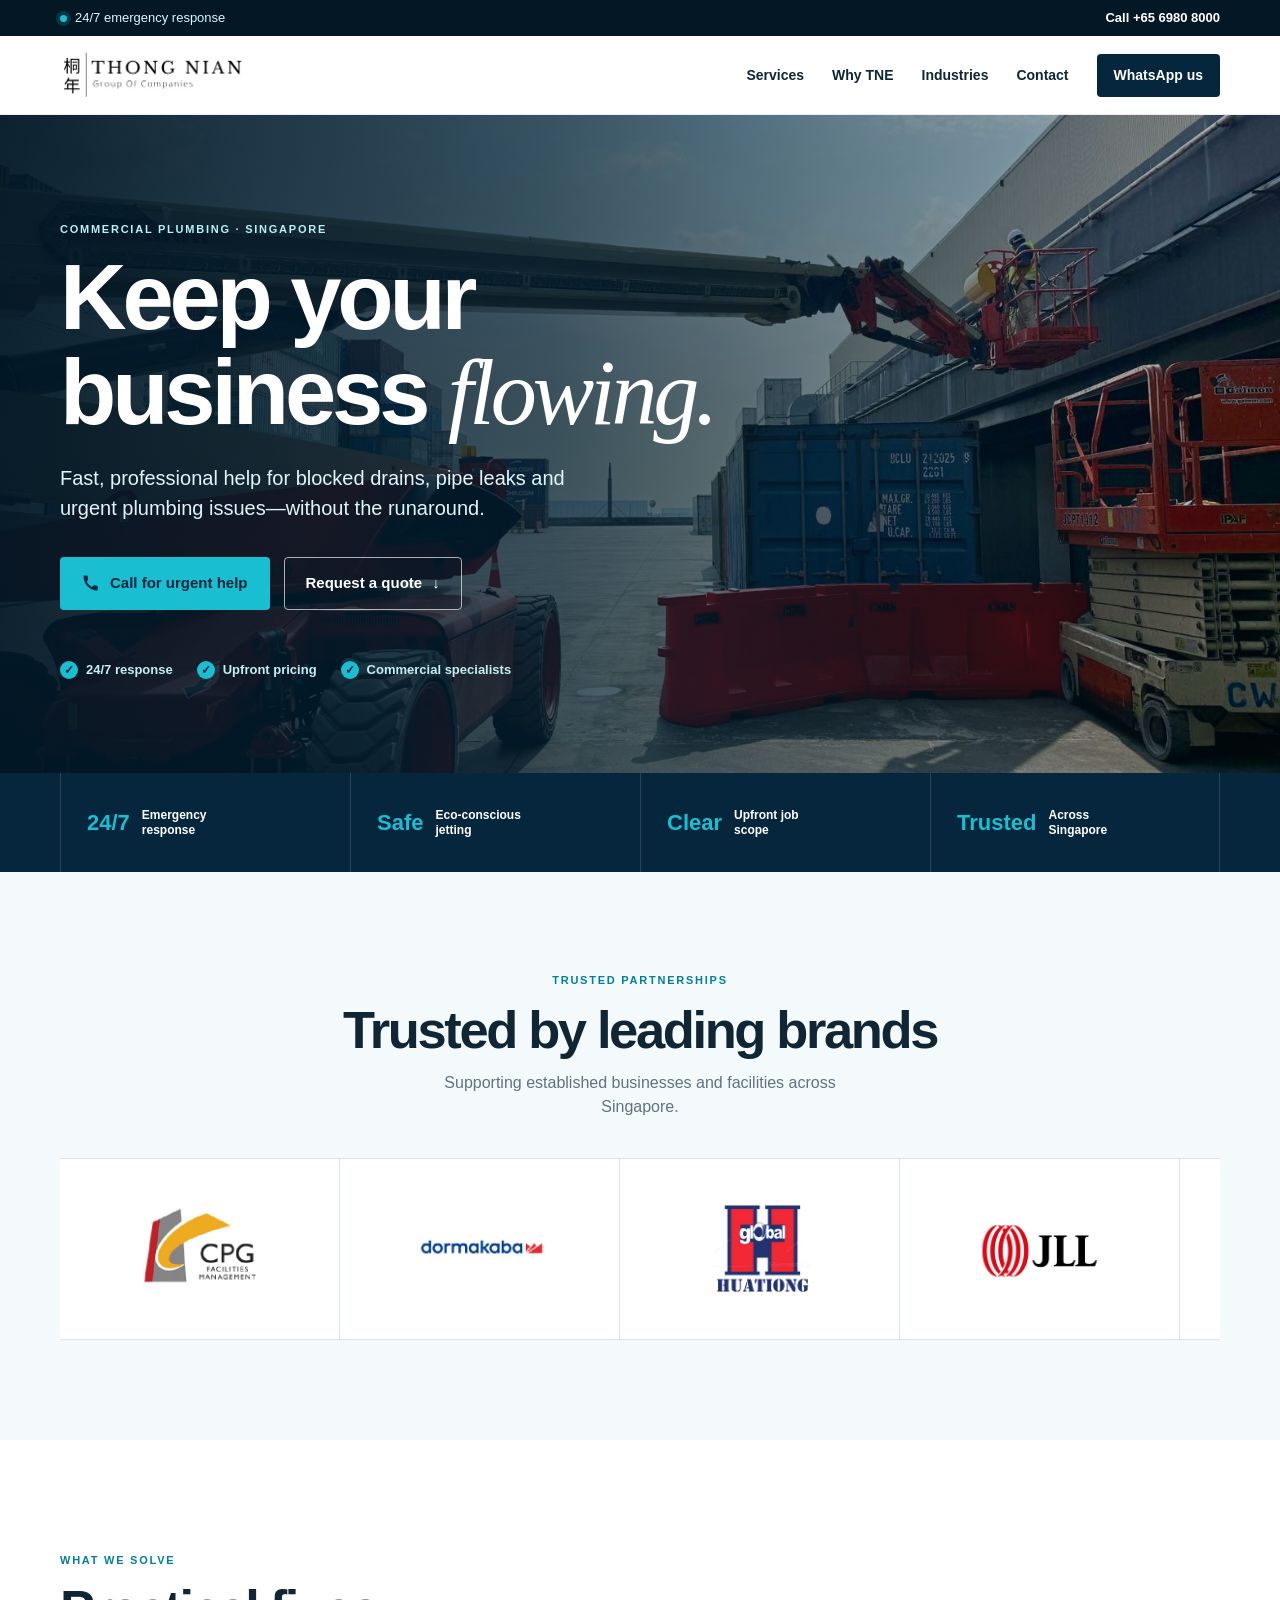
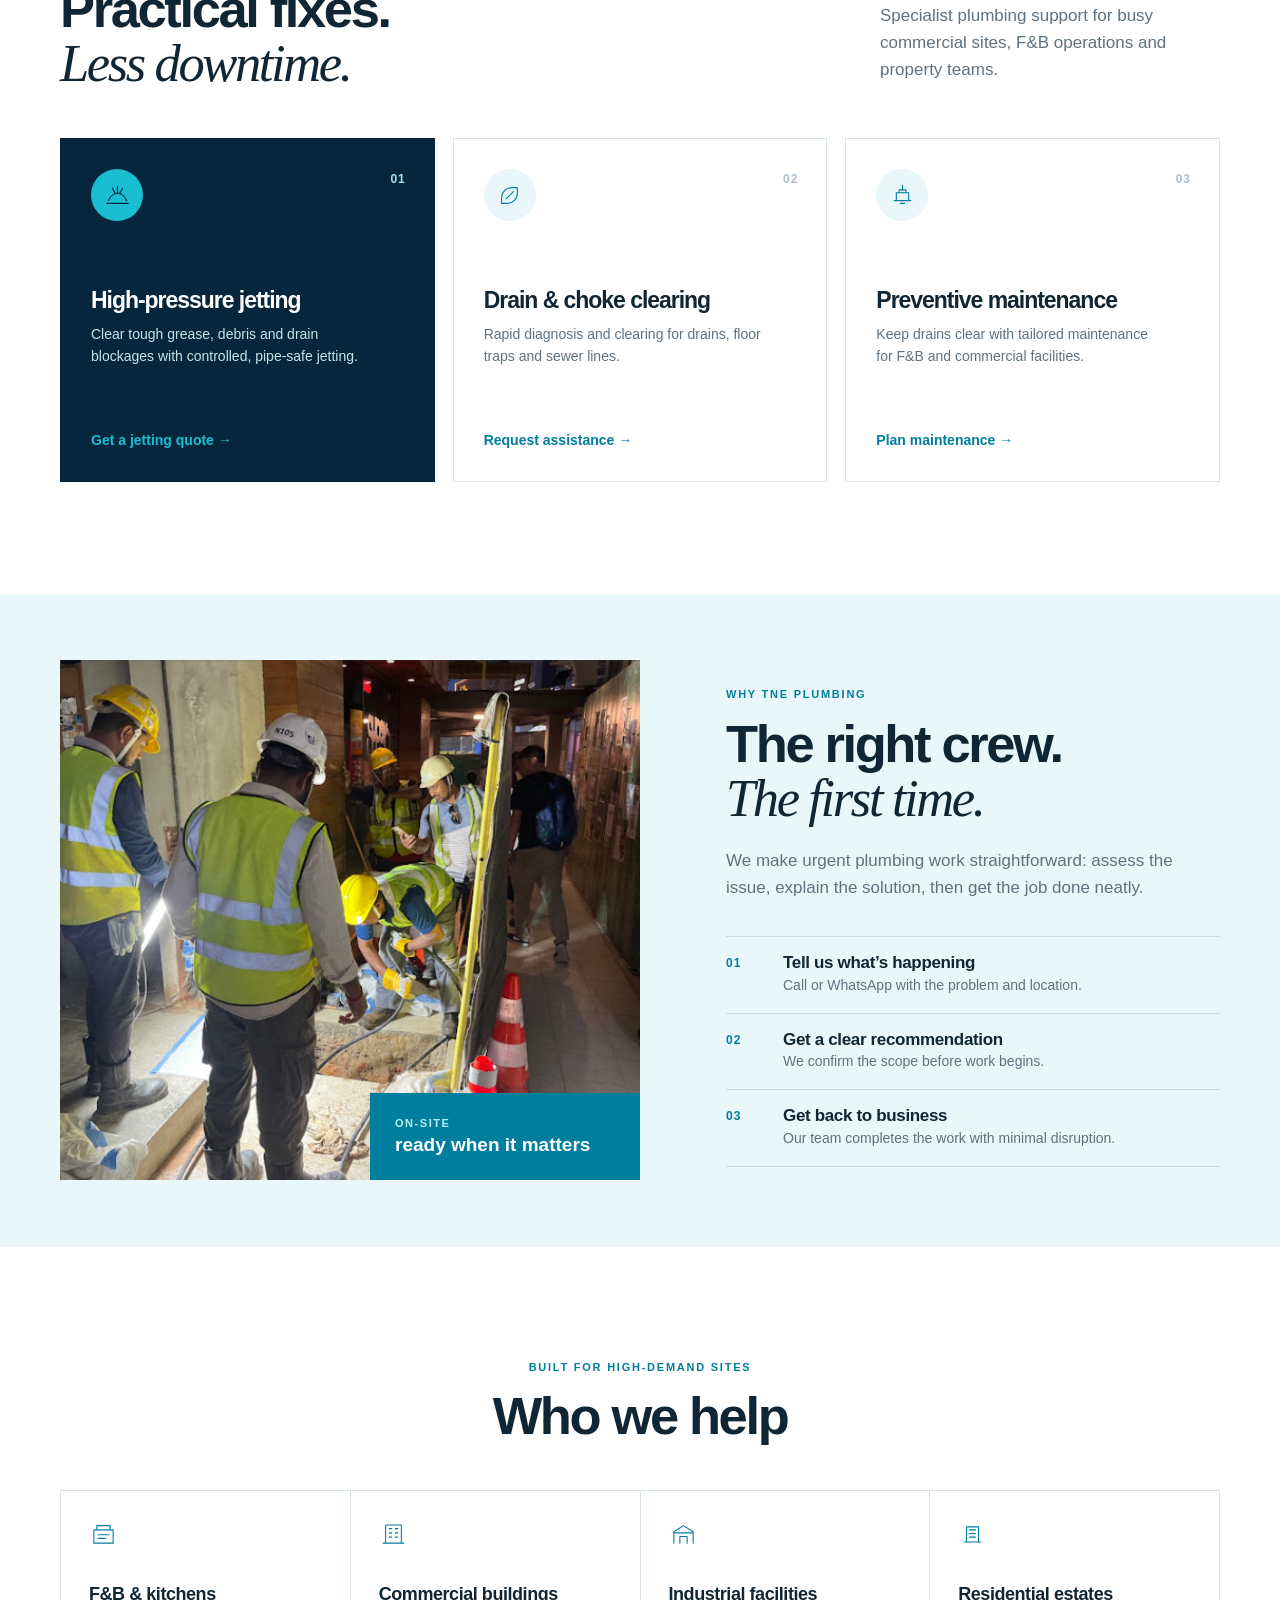
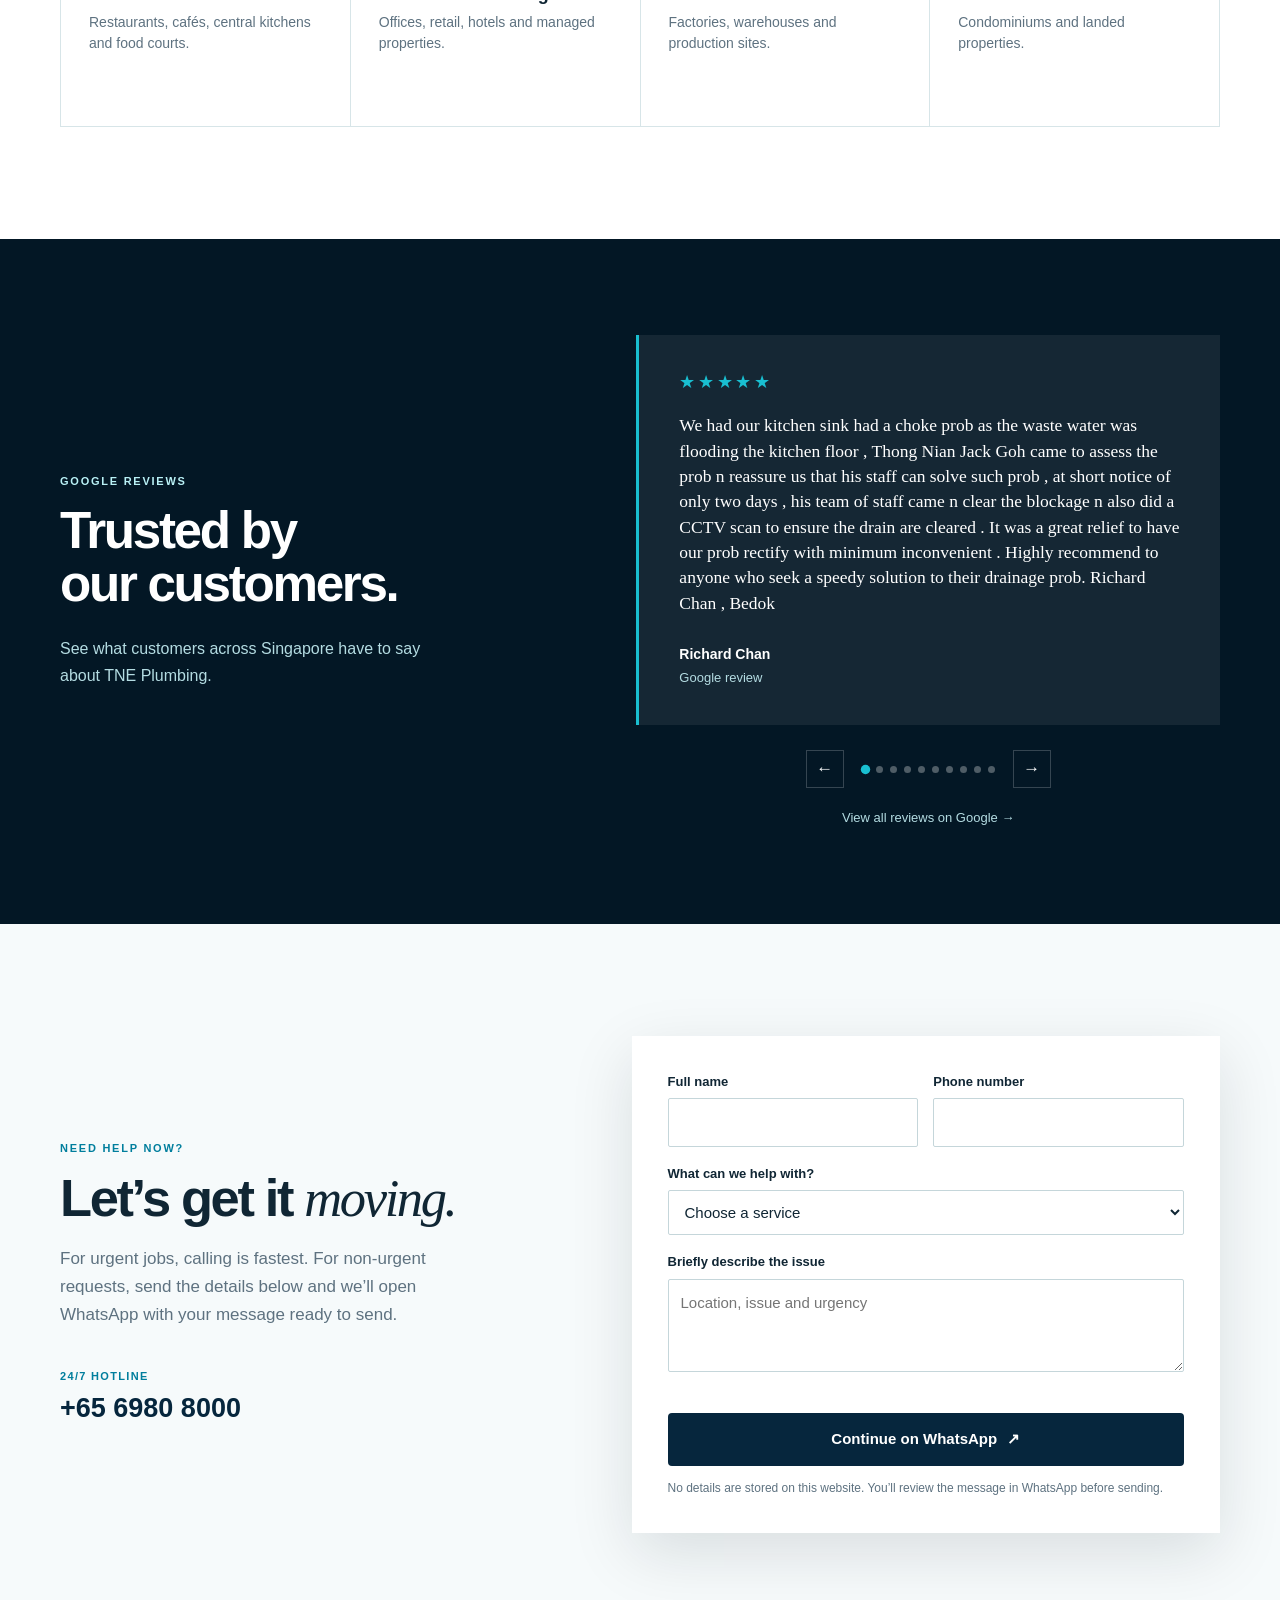
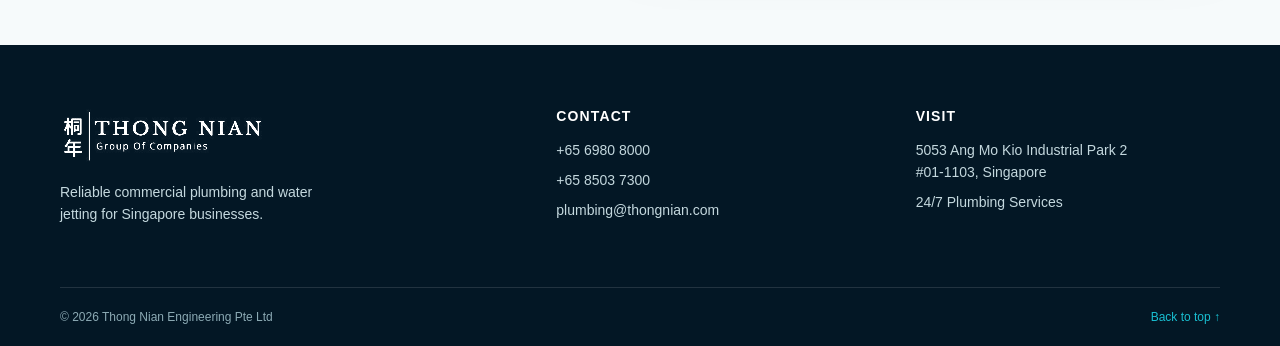
==== index.html @ 6639788d "added jack image" ====
<!doctype html>
<html lang="en-SG">
  <head>
    <meta charset="UTF-8" />
    <meta name="viewport" content="width=device-width, initial-scale=1" />
    <meta name="theme-color" content="#06263d" />
    <meta
      name="description"
      content="24/7 commercial plumbing, high-pressure water jetting and preventive drain maintenance in Singapore."
    />
    <meta name="robots" content="index, follow, max-image-preview:large" />
    <meta name="format-detection" content="telephone=yes" />
    <link rel="canonical" href="https://www.tneplumbing.com/" />
    <link rel="icon" href="assets/favicon.svg" type="image/svg+xml" />
    <title>TNE Plumbing | 24/7 Commercial Plumbing in Singapore</title>
    <meta property="og:type" content="website" />
    <meta property="og:locale" content="en_SG" />
    <meta property="og:site_name" content="TNE Plumbing" />
    <meta property="og:title" content="TNE Plumbing | 24/7 Commercial Plumbing in Singapore" />
    <meta property="og:description" content="Fast, professional commercial plumbing, high-pressure water jetting and drain maintenance across Singapore." />
    <meta property="og:url" content="https://www.tneplumbing.com/" />
    <meta property="og:image" content="https://www.tneplumbing.com/assets/jetting-hero.jpeg" />
    <meta name="twitter:card" content="summary_large_image" />
    <meta name="twitter:title" content="TNE Plumbing | 24/7 Commercial Plumbing in Singapore" />
    <meta name="twitter:description" content="Commercial plumbing, drain clearing and high-pressure water jetting across Singapore." />
    <meta name="twitter:image" content="https://www.tneplumbing.com/assets/jetting-hero.jpeg" />
    <link rel="stylesheet" href="styles.css" />
    <script src="scripts/main.js" defer></script>
    <script type="application/ld+json">
      {
        "@context": "https://schema.org",
        "@graph": [
          {
            "@type": "Plumber",
            "@id": "https://www.tneplumbing.com/#business",
            "name": "Thong Nian Engineering Pte Ltd (TNE Plumbing)",
            "url": "https://www.tneplumbing.com/",
            "logo": "https://www.tneplumbing.com/assets/tne-logo.jpg",
            "image": "https://www.tneplumbing.com/assets/jetting-hero.jpeg",
            "telephone": "+65 6980 8000",
            "email": "plumbing@thongnian.com",
            "description": "24/7 commercial plumbing, drain clearing, high-pressure water jetting and preventive maintenance in Singapore.",
            "address": {
              "@type": "PostalAddress",
              "streetAddress": "5053 Ang Mo Kio Industrial Park 2 #01-1103",
              "addressLocality": "Singapore",
              "addressCountry": "SG"
            },
            "areaServed": { "@type": "Country", "name": "Singapore" },
            "openingHours": "Mo-Su 00:00-23:59",
            "hasOfferCatalog": {
              "@type": "OfferCatalog",
              "name": "Commercial plumbing services",
              "itemListElement": [
                { "@type": "Offer", "itemOffered": { "@type": "Service", "name": "High-pressure water jetting" } },
                { "@type": "Offer", "itemOffered": { "@type": "Service", "name": "Drain and choke clearing" } },
                { "@type": "Offer", "itemOffered": { "@type": "Service", "name": "Preventive plumbing maintenance" } }
              ]
            }
          },
          {
            "@type": "WebSite",
            "@id": "https://www.tneplumbing.com/#website",
            "url": "https://www.tneplumbing.com/",
            "name": "TNE Plumbing",
            "publisher": { "@id": "https://www.tneplumbing.com/#business" }
          }
        ]
      }
    </script>
  </head>
  <body>
    <a class="skip-link" href="#main-content">Skip to content</a>

    <div class="utility-bar">
      <div class="container utility-inner">
        <p><span class="pulse-dot" aria-hidden="true"></span> 24/7 emergency response</p>
        <a href="tel:+6569808000">Call +65 6980 8000</a>
      </div>
    </div>

    <header class="site-header" data-header>
      <div class="container nav-wrap">
        <a class="brand" href="#top" aria-label="TNE Plumbing home">
          <img src="assets/tne-logo.jpg" alt="Thong Nian Group of Companies" width="384" height="132" />
        </a>

        <button class="menu-toggle" type="button" aria-expanded="false" aria-controls="site-nav" data-menu-toggle>
          <span class="sr-only">Toggle menu</span>
          <span></span><span></span><span></span>
        </button>

        <nav id="site-nav" class="site-nav" aria-label="Primary navigation" data-nav>
          <a href="#services">Services</a>
          <a href="#why-tne">Why TNE</a>
          <a href="#industries">Industries</a>
          <a href="#contact">Contact</a>
          <a class="nav-cta" href="https://api.whatsapp.com/send?phone=6585037300&text=Hello%20TNE%20Plumbing%2C%20I%20need%20assistance." target="_blank" rel="noopener noreferrer">WhatsApp us</a>
        </nav>
      </div>
    </header>

    <main id="main-content">
      <section class="hero" id="top" aria-labelledby="hero-title">
        <div class="hero-image" role="img" aria-label="TNE Plumbing commercial water jetting equipment"></div>
        <div class="hero-overlay"></div>
        <div class="container hero-content">
          <p class="eyebrow eyebrow-light">Commercial plumbing · Singapore</p>
          <h1 id="hero-title">Keep your business <em>flowing.</em></h1>
          <p class="hero-copy">Fast, professional help for blocked drains, pipe leaks and urgent plumbing issues—without the runaround.</p>
          <div class="hero-actions">
            <a class="button button-primary" href="tel:+6569808000">
              <svg aria-hidden="true" viewBox="0 0 24 24"><path d="M6.6 10.8a15.5 15.5 0 0 0 6.6 6.6l2.2-2.2a1 1 0 0 1 1-.24 11.2 11.2 0 0 0 3.5.56 1 1 0 0 1 1 1V21a1 1 0 0 1-1 1C10.57 22 2 13.43 2 3a1 1 0 0 1 1-1h3.5a1 1 0 0 1 1 1 11.2 11.2 0 0 0 .56 3.5 1 1 0 0 1-.25 1Z"/></svg>
              Call for urgent help
            </a>
            <a class="button button-ghost" href="#quote">Request a quote <span aria-hidden="true">↓</span></a>
          </div>
          <ul class="hero-points" aria-label="TNE Plumbing benefits">
            <li>24/7 response</li>
            <li>Upfront pricing</li>
            <li>Commercial specialists</li>
          </ul>
        </div>
      </section>

      <section class="trust-strip" aria-label="TNE Plumbing highlights">
        <div class="container trust-grid">
          <div><strong>24/7</strong><span>Emergency response</span></div>
          <div><strong>Safe</strong><span>Eco-conscious jetting</span></div>
          <div><strong>Clear</strong><span>Upfront job scope</span></div>
          <div><strong>Trusted</strong><span>Across Singapore</span></div>
        </div>
      </section>

      <section class="brands-section" aria-labelledby="brands-title">
        <div class="container">
          <div class="section-heading centered-heading">
            <p class="eyebrow">Trusted partnerships</p>
            <h2 id="brands-title">Trusted by leading brands</h2>
            <p>Supporting established businesses and facilities across Singapore.</p>
          </div>
            <div class="brand-carousel" aria-label="TNE Plumbing client logos">
              <div class="brand-track">
                <div class="brand-item">
                  <img src="assets/client-logo-01.jpg" alt="Client brand logo" loading="lazy" />
                </div>
                <div class="brand-item">
                  <img src="assets/client-logo-02.jpg" alt="Client brand logo" loading="lazy" />
                </div>
                <div class="brand-item">
                  <img src="assets/client-logo-03.jpg" alt="Client brand logo" loading="lazy" />
                </div>
                <div class="brand-item">
                  <img src="assets/client-logo-04.jpg" alt="Client brand logo" loading="lazy" />
                </div>
                <div class="brand-item">
                  <img src="assets/client-logo-05.jpg" alt="Client brand logo" loading="lazy" />
                </div>
                <div class="brand-item">
                  <img src="assets/client-logo-06.jpg" alt="Client brand logo" loading="lazy" />
                </div>
                <div class="brand-item">
                  <img src="assets/client-logo-07.jpg" alt="Client brand logo" loading="lazy" />
                </div>
                <div class="brand-item">
                  <img src="assets/client-logo-08.jpg" alt="Client brand logo" loading="lazy" />
                </div>
                <div class="brand-item">
                  <img src="assets/client-logo-09.jpg" alt="Client brand logo" loading="lazy" />
                </div>

                <!-- Duplicate set for seamless looping -->
                <div class="brand-item" aria-hidden="true">
                  <img src="assets/client-logo-01.jpg" alt="" />
                </div>
                <div class="brand-item" aria-hidden="true">
                  <img src="assets/client-logo-02.jpg" alt="" />
                </div>
                <div class="brand-item" aria-hidden="true">
                  <img src="assets/client-logo-03.jpg" alt="" />
                </div>
                <div class="brand-item" aria-hidden="true">
                  <img src="assets/client-logo-04.jpg" alt="" />
                </div>
                <div class="brand-item" aria-hidden="true">
                  <img src="assets/client-logo-05.jpg" alt="" />
                </div>
                <div class="brand-item" aria-hidden="true">
                  <img src="assets/client-logo-06.jpg" alt="" />
                </div>
                <div class="brand-item" aria-hidden="true">
                  <img src="assets/client-logo-07.jpg" alt="" />
                </div>
                <div class="brand-item" aria-hidden="true">
                  <img src="assets/client-logo-08.jpg" alt="" />
                </div>
                <div class="brand-item" aria-hidden="true">
                  <img src="assets/client-logo-09.jpg" alt="" />
                </div>
              </div>
            </div>
        </div>
      </section>

      <section class="section services" id="services" aria-labelledby="services-title">
        <div class="container">
          <div class="section-heading split-heading">
            <div>
              <p class="eyebrow">What we solve</p>
              <h2 id="services-title">Practical fixes.<br /><em>Less downtime.</em></h2>
            </div>
            <p>Specialist plumbing support for busy commercial sites, F&amp;B operations and property teams.</p>
          </div>
          <div class="service-grid">
            <article class="service-card service-card-featured">
              <div class="service-icon" aria-hidden="true"><svg viewBox="0 0 48 48"><path d="M8 33c4-9 8-13 16-13s12 4 16 13"/><path d="M5 38h38M24 7v13M15 11l5 9m13-9-5 9"/></svg></div>
              <p class="service-number">01</p>
              <h3>High-pressure jetting</h3>
              <p>Clear tough grease, debris and drain blockages with controlled, pipe-safe jetting.</p>
              <a href="#quote">Get a jetting quote <span aria-hidden="true">→</span></a>
            </article>
            <article class="service-card">
              <div class="service-icon" aria-hidden="true"><svg viewBox="0 0 48 48"><path d="M10 28c0-10 8-18 18-18h10v10c0 10-8 18-18 18h-10Z"/><path d="M18 30 31 17"/></svg></div>
              <p class="service-number">02</p>
              <h3>Drain &amp; choke clearing</h3>
              <p>Rapid diagnosis and clearing for drains, floor traps and sewer lines.</p>
              <a href="#quote">Request assistance <span aria-hidden="true">→</span></a>
            </article>
            <article class="service-card">
              <div class="service-icon" aria-hidden="true"><svg viewBox="0 0 48 48"><path d="M9 33h30M13 33V19h22v14M18 19v-5h12v5M20 38h8"/><path d="M24 6v8"/></svg></div>
              <p class="service-number">03</p>
              <h3>Preventive maintenance</h3>
              <p>Keep drains clear with tailored maintenance for F&amp;B and commercial facilities.</p>
              <a href="#quote">Plan maintenance <span aria-hidden="true">→</span></a>
            </article>
          </div>
        </div>
      </section>

      <section class="process-section" id="why-tne" aria-labelledby="process-title">
        <div class="container process-layout">
          <div class="process-image-wrap">
            <img src="assets/field-team-1.jpg" alt="TNE Plumbing technician performing site work" loading="lazy" />
            <div class="image-label"><span>On-site</span><strong>ready when it matters</strong></div>
          </div>
          <div class="process-content">
            <p class="eyebrow eyebrow-blue">Why TNE Plumbing</p>
            <h2 id="process-title">The right crew.<br /><em>The first time.</em></h2>
            <p class="lead">We make urgent plumbing work straightforward: assess the issue, explain the solution, then get the job done neatly.</p>
            <ol class="process-list">
              <li><span>01</span><div><h3>Tell us what’s happening</h3><p>Call or WhatsApp with the problem and location.</p></div></li>
              <li><span>02</span><div><h3>Get a clear recommendation</h3><p>We confirm the scope before work begins.</p></div></li>
              <li><span>03</span><div><h3>Get back to business</h3><p>Our team completes the work with minimal disruption.</p></div></li>
            </ol>
          </div>
        </div>
      </section>

      <section class="section industries" id="industries" aria-labelledby="industries-title">
        <div class="container">
          <div class="section-heading centered-heading">
            <p class="eyebrow">Built for high-demand sites</p>
            <h2 id="industries-title">Who we help</h2>
          </div>
          <div class="industry-grid">
            <article><svg aria-hidden="true" viewBox="0 0 48 48"><path d="M8 18h32v22H8zM13 18v-7h22v7M15 26h18M15 32h12"/></svg><h3>F&amp;B &amp; kitchens</h3><p>Restaurants, cafés, central kitchens and food courts.</p></article>
            <article><svg aria-hidden="true" viewBox="0 0 48 48"><path d="M11 40V10h26v30M17 16h4m6 0h4M17 23h4m6 0h4M17 30h4m6 0h4M7 40h34"/></svg><h3>Commercial buildings</h3><p>Offices, retail, hotels and managed properties.</p></article>
            <article><svg aria-hidden="true" viewBox="0 0 48 48"><path d="M8 40V21l16-10 16 10v19M18 40V29h12v11M8 23h32"/></svg><h3>Industrial facilities</h3><p>Factories, warehouses and production sites.</p></article>
            <article><svg aria-hidden="true" viewBox="0 0 48 48"><path d="M10 38h28M14 38V13h20v25M19 18h10m-10 6h10m-10 6h10"/></svg><h3>Residential estates</h3><p>Condominiums and landed properties.</p></article>
          </div>
        </div>
      </section>

      <section class="testimonial-section" aria-labelledby="testimonial-title">
        <div class="container testimonial-layout">

          <div class="testimonial-intro">
            <p class="eyebrow eyebrow-light">Google reviews</p>
            <h2 id="testimonial-title">Trusted by<br />our customers.</h2>
            <p class="testimonial-subtitle">
              See what customers across Singapore have to say about TNE Plumbing.
            </p>
          </div>

          <div class="testimonial-carousel" aria-live="polite">

            <article class="testimonial-card" id="testimonial-card">

              <div class="testimonial-rating" aria-label="5 out of 5 stars">
                ★★★★★
              </div>

              <blockquote id="testimonial-text"></blockquote>

              <div class="testimonial-author">
                <strong id="testimonial-author"></strong>
                <span>Google review</span>
              </div>

            </article>

            <div class="testimonial-controls">

              <button
                class="testimonial-arrow"
                id="testimonial-prev"
                type="button"
                aria-label="Previous review"
              >
                ←
              </button>

              <div
                class="testimonial-dots"
                id="testimonial-dots"
                aria-label="Review selection"
              ></div>

              <button
                class="testimonial-arrow"
                id="testimonial-next"
                type="button"
                aria-label="Next review"
              >
                →
              </button>

            </div>

            <a
              class="google-reviews-link"
              href="https://www.google.com/maps/place/Thong+Nian+Engineering+Pte+Ltd/"
              target="_blank"
              rel="noopener noreferrer"
            >
              View all reviews on Google →
            </a>

          </div>

        </div>
      </section>

      <section class="quote-section" id="quote" aria-labelledby="quote-title">
        <div class="container quote-layout">
          <div class="quote-intro">
            <p class="eyebrow eyebrow-blue">Need help now?</p>
            <h2 id="quote-title">Let’s get it <em>moving.</em></h2>
            <p>For urgent jobs, calling is fastest. For non-urgent requests, send the details below and we’ll open WhatsApp with your message ready to send.</p>
            <a class="phone-link" href="tel:+6569808000"><span>24/7 hotline</span>+65 6980 8000</a>
          </div>
          <form class="quote-form" data-quote-form novalidate>
            <div class="form-row">
              <label>Full name<input name="name" autocomplete="name" required maxlength="80" /></label>
              <label>Phone number<input name="phone" type="tel" autocomplete="tel" required inputmode="tel" maxlength="30" /></label>
            </div>
            <label>What can we help with?<nobr><select name="service" required><option value="">Choose a service</option><option>High-pressure jetting</option><option>Drain / choke clearing</option><option>Pipe leak or repair</option><option>Preventive maintenance</option><option>Other</option></select></nobr></label>
            <label>Briefly describe the issue<textarea name="message" rows="3" required maxlength="500" placeholder="Location, issue and urgency"></textarea></label>
            <p class="form-error" role="alert" aria-live="polite" data-form-error></p>
            <button class="button button-dark" type="submit">Continue on WhatsApp <span aria-hidden="true">↗</span></button>
            <p class="form-note">No details are stored on this website. You’ll review the message in WhatsApp before sending.</p>
          </form>
        </div>
      </section>
    </main>

    <footer class="site-footer" id="contact">
      <div class="container footer-grid">
        <div class="footer-brand">
          <img src="assets/tne-logo.jpg" alt="Thong Nian Group of Companies" width="384" height="132" loading="lazy" />
          <p>Reliable commercial plumbing and water jetting for Singapore businesses.</p>
        </div>
        <div><h2>Contact</h2><a href="tel:+6569808000">+65 6980 8000</a><a href="tel:+6585037300">+65 8503 7300</a><a href="mailto:plumbing@thongnian.com">plumbing@thongnian.com</a></div>
        <div><h2>Visit</h2><address>5053 Ang Mo Kio Industrial Park 2<br />#01-1103, Singapore</address><p>24/7 Plumbing Services</p></div>
      </div>
      <div class="container footer-bottom"><span>© 2026 Thong Nian Engineering Pte Ltd</span><a href="#top">Back to top ↑</a></div>
    </footer>
  </body>
</html>
---- styles.css ----
:root {
  --navy: #06263d;
  --navy-deep: #031725;
  --blue: #007e9d;
  --aqua: #19bfd1;
  --sky: #e9f7fa;
  --orange: #f36b2c;
  --ink: #102634;
  --slate: #5e7280;
  --line: #d7e5e8;
  --white: #fff;
  --shadow: 0 20px 60px rgba(3, 23, 37, .12);
}

* { box-sizing: border-box; }
html { scroll-behavior: smooth; }
body { margin: 0; min-width: 320px; color: var(--ink); background: var(--white); font-family: Inter, ui-sans-serif, -apple-system, BlinkMacSystemFont, "Segoe UI", sans-serif; font-size: 16px; line-height: 1.5; }
a { color: inherit; }
img { display: block; max-width: 100%; }
button, input, select, textarea { font: inherit; }
button, select { cursor: pointer; }
address { font-style: normal; }

.container { width: min(1160px, calc(100% - 48px)); margin-inline: auto; }
.sr-only { position: absolute; width: 1px; height: 1px; overflow: hidden; clip: rect(0 0 0 0); white-space: nowrap; }
.skip-link { position: fixed; z-index: 100; top: -100px; left: 24px; padding: 12px 16px; background: var(--white); color: var(--navy); border-radius: 0 0 8px 8px; font-weight: 700; }
.skip-link:focus { top: 0; }
.eyebrow { margin: 0 0 14px; color: var(--blue); font-size: 11px; font-weight: 800; letter-spacing: .16em; text-transform: uppercase; }
.eyebrow-light { color: #b9f1f6; }
.eyebrow-blue { color: var(--blue); }
h1, h2, h3, p { margin-top: 0; }
h1, h2, h3 { font-weight: 760; letter-spacing: -.045em; line-height: 1.03; }
h1 { max-width: 680px; margin-bottom: 22px; font-size: clamp(52px, 7.2vw, 96px); }
h2 { margin-bottom: 20px; font-size: clamp(38px, 4.1vw, 62px); }
h3 { font-size: 23px; }
h1 em, h2 em { font-family: Georgia, "Times New Roman", serif; font-weight: 400; }

.utility-bar { color: #d9f8fc; background: var(--navy-deep); font-size: 13px; }
.utility-inner { display: flex; align-items: center; justify-content: space-between; min-height: 36px; gap: 18px; }
.utility-inner p { display: flex; align-items: center; margin: 0; }
.utility-inner a { color: var(--white); font-weight: 700; text-decoration: none; }
.pulse-dot { width: 7px; height: 7px; margin-right: 8px; background: var(--aqua); border-radius: 999px; box-shadow: 0 0 0 4px rgba(25,191,209,.18); }

.site-header { position: sticky; z-index: 20; top: 0; border-bottom: 1px solid rgba(6,38,61,.08); background: rgba(255,255,255,.96); backdrop-filter: blur(14px); }
.nav-wrap { display: flex; align-items: center; justify-content: space-between; min-height: 78px; gap: 30px; }
.brand { display: block; width: 185px; }
.brand img { width: 100%; height: auto; }
.site-nav { display: flex; align-items: center; gap: 28px; font-size: 14px; font-weight: 700; }
.site-nav > a:not(.nav-cta) { text-decoration: none; }
.site-nav > a:not(.nav-cta):hover { color: var(--blue); }
.nav-cta { padding: 11px 17px; color: var(--white); background: var(--navy); border-radius: 4px; text-decoration: none; }
.nav-cta:hover { background: var(--orange); }
.menu-toggle { display: none; width: 44px; height: 40px; padding: 7px; border: 1px solid var(--line); background: var(--white); border-radius: 4px; }
.menu-toggle span:not(.sr-only) { display: block; width: 23px; height: 2px; margin: 4px auto; background: var(--navy); }

.hero { position: relative; min-height: 658px; isolation: isolate; color: var(--white); overflow: hidden; }
.hero-image, .hero-overlay { position: absolute; inset: 0; }
.hero-image { z-index: -2; background: url("assets/jetting-hero.jpeg") center / cover no-repeat; transform: scale(1.02); }
.hero-overlay { z-index: -1; background: linear-gradient(90deg, rgba(2,24,39,.94) 0%, rgba(3,33,52,.73) 43%, rgba(3,33,52,.19) 100%); }
.hero-content { display: flex; flex-direction: column; justify-content: center; min-height: 658px; padding: 84px 0 72px; }
.hero-copy { max-width: 540px; margin-bottom: 34px; color: #e0f5f7; font-size: 20px; line-height: 1.5; }
.hero-actions { display: flex; flex-wrap: wrap; gap: 14px; }
.button { display: inline-flex; align-items: center; justify-content: center; gap: 10px; min-height: 53px; padding: 14px 21px; border: 1px solid transparent; border-radius: 4px; font-size: 15px; font-weight: 800; text-decoration: none; transition: transform .2s, background .2s, border-color .2s; }
.button:hover { transform: translateY(-2px); }
.button svg { width: 18px; height: 18px; fill: currentColor; }
.button-primary { color: var(--navy); background: var(--aqua); }
.button-primary:hover { background: #4dd6e3; }
.button-ghost { color: var(--white); border-color: rgba(255,255,255,.65); }
.button-ghost:hover { background: rgba(255,255,255,.13); }
.button-dark { width: 100%; color: var(--white); background: var(--navy); border: 0; }
.button-dark:hover { background: var(--blue); }
.hero-points { display: flex; flex-wrap: wrap; gap: 24px; margin: 50px 0 0; padding: 0; color: #c4eef2; list-style: none; font-size: 13px; font-weight: 700; }
.hero-points li { display: flex; gap: 8px; align-items: center; }
.hero-points li::before { width: 18px; height: 18px; color: var(--navy); background: var(--aqua); border-radius: 50%; content: "✓"; font-size: 12px; line-height: 18px; text-align: center; }

.trust-strip { color: var(--white); background: var(--navy); }
.trust-grid { display: grid; grid-template-columns: repeat(4, 1fr); }
.trust-grid > div { display: flex; align-items: center; gap: 12px; min-height: 99px; padding: 20px 26px; border-left: 1px solid rgba(255,255,255,.15); }
.trust-grid > div:last-child { border-right: 1px solid rgba(255,255,255,.15); }
.trust-grid strong { color: var(--aqua); font-size: 22px; }
.trust-grid span { max-width: 100px; font-size: 12px; font-weight: 600; line-height: 1.25; }

.brands-section { padding: 100px 0; background: #f4fafb; }
.brands-section .centered-heading { margin-bottom: 39px; }
.brands-section .centered-heading > p:last-child { max-width: 430px; margin: 14px auto 0; color: var(--slate); font-size: 16px; }
.brand-carousel {
  position: relative;
  width: 100%;
  overflow: hidden;
  border-top: 1px solid var(--line);
  border-bottom: 1px solid var(--line);
  background: var(--white);
}

.brand-track {
  display: flex;
  width: max-content;
  animation: brand-scroll 45s linear infinite;
}

.brand-item {
  display: grid;
  width: 280px;
  height: 180px;
  flex: 0 0 280px;
  place-items: center;
  padding: 15px 25px;
  border-right: 1px solid var(--line);
  background: var(--white);
}

.brand-item img {
  width: 245px;
  height: 145px;
  object-fit: contain;
}

@keyframes brand-scroll {
  from {
    transform: translateX(0);
  }

  to {
    transform: translateX(-50%);
  }
}
.section { padding: 112px 0; }
.split-heading { display: flex; align-items: flex-end; justify-content: space-between; gap: 40px; margin-bottom: 48px; }
.split-heading h2 { margin-bottom: 0; }
.split-heading > p { max-width: 340px; margin: 0 0 7px; color: var(--slate); font-size: 17px; line-height: 1.6; }
.service-grid { display: grid; grid-template-columns: repeat(3, 1fr); gap: 18px; }
.service-card { position: relative; display: flex; min-height: 344px; flex-direction: column; padding: 30px; border: 1px solid var(--line); background: var(--white); transition: transform .25s, box-shadow .25s; }
.service-card:hover { transform: translateY(-5px); box-shadow: var(--shadow); }
.service-card-featured { color: var(--white); border-color: var(--navy); background: var(--navy); }
.service-icon { width: 52px; height: 52px; display: grid; place-items: center; margin-bottom: auto; color: var(--blue); background: var(--sky); border-radius: 50%; }
.service-card-featured .service-icon { color: var(--navy); background: var(--aqua); }
.service-icon svg { width: 27px; height: 27px; fill: none; stroke: currentColor; stroke-width: 2; stroke-linecap: round; stroke-linejoin: round; }
.service-number { position: absolute; top: 31px; right: 28px; margin: 0; color: #abc0c9; font-size: 12px; font-weight: 800; letter-spacing: .08em; }
.service-card-featured .service-number { color: #a3e4e9; }
.service-card h3 { margin: 27px 0 10px; }
.service-card p:not(.service-number) { max-width: 290px; margin-bottom: 22px; color: var(--slate); font-size: 14px; line-height: 1.6; }
.service-card-featured p:not(.service-number) { color: #c1e6ea; }
.service-card a { margin-top: auto; color: var(--blue); font-size: 14px; font-weight: 800; text-decoration: none; }
.service-card-featured a { color: var(--aqua); }

.process-section { padding: 0; background: var(--sky); }
.process-layout {
  display: grid;
  grid-template-columns: 1fr 1fr;
  min-height: 0;
  align-items: center;
}

.process-image-wrap {
  position: relative;
  height: 520px;
  overflow: hidden;
}

.process-image-wrap img { width: 100%; height: 100%; object-fit: cover; }
.image-label { position: absolute; right: 0; bottom: 0; width: min(270px, 80%); padding: 22px 25px; color: var(--white); background: var(--blue); }
.image-label span { display: block; margin-bottom: 3px; color: #b4f1f4; font-size: 11px; font-weight: 800; letter-spacing: .14em; text-transform: uppercase; }
.image-label strong { font-size: 19px; line-height: 1.2; }
.process-content { padding: 92px 0 80px 86px; }
.process-content h2 { margin-bottom: 22px; }
.lead { max-width: 455px; margin-bottom: 35px; color: var(--slate); font-size: 17px; line-height: 1.6; }
.process-list { margin: 0; padding: 0; list-style: none; }
.process-list li { display: grid; grid-template-columns: 42px 1fr; gap: 15px; padding: 17px 0; border-top: 1px solid #c8dde2; }
.process-list li:last-child { border-bottom: 1px solid #c8dde2; }
.process-list span { color: var(--blue); font-size: 12px; font-weight: 800; letter-spacing: .08em; }
.process-list h3 { margin: 0 0 3px; font-size: 17px; letter-spacing: -.02em; }
.process-list p { margin: 0; color: var(--slate); font-size: 14px; }

.industries { background: var(--white); }
.centered-heading { margin-bottom: 47px; text-align: center; }
.centered-heading h2 { margin-bottom: 0; }
.industry-grid { display: grid; grid-template-columns: repeat(4, 1fr); border-top: 1px solid var(--line); border-left: 1px solid var(--line); }
.industry-grid article { min-height: 236px; padding: 28px; border-right: 1px solid var(--line); border-bottom: 1px solid var(--line); }
.industry-grid svg { width: 29px; height: 29px; margin-bottom: 30px; fill: none; stroke: var(--blue); stroke-width: 1.8; stroke-linecap: round; stroke-linejoin: round; }
.industry-grid h3 { margin: 0 0 8px; font-size: 18px; letter-spacing: -.025em; }
.industry-grid p { margin: 0; color: var(--slate); font-size: 14px; line-height: 1.5; }

/* ========================================
   GOOGLE REVIEWS
======================================== */

.testimonial-section {
  padding: 96px 0;
  color: var(--white);
  background: var(--navy-deep);
}

.testimonial-layout {
  display: grid;
  grid-template-columns: 1fr 1.2fr;
  align-items: center;
  gap: 90px;
}

.testimonial-intro h2 {
  margin: 0;
  font-size: clamp(38px, 4vw, 58px);
  line-height: 1.05;
}

.testimonial-subtitle {
  max-width: 400px;
  margin: 24px 0 0;
  color: #b4dce2;
  font-size: 16px;
  line-height: 1.7;
}


/* ========================================
   REVIEW CAROUSEL
======================================== */

.testimonial-carousel {
  position: relative;
}


/* ========================================
   REVIEW CARD
======================================== */

.testimonial-card {
  height: 390px;
  min-height: 390px;
  max-height: 390px;

  box-sizing: border-box;
  overflow: hidden;

  margin: 0;
  padding: 38px 40px;

  background: rgba(255, 255, 255, 0.07);
  border-left: 3px solid var(--aqua);

  display: flex;
  flex-direction: column;

  opacity: 1;
  transform: translateY(0);

  transition:
    opacity 0.45s ease,
    transform 0.45s ease;
}


/* Fade transition */

.testimonial-card.is-changing {
  opacity: 0;
  transform: translateY(8px);
}


/* ========================================
   STAR RATING
======================================== */

.testimonial-rating {
  flex-shrink: 0;

  margin-bottom: 22px;

  color: var(--aqua);
  font-size: 18px;
  line-height: 1;

  letter-spacing: 0.15em;
}


/* ========================================
   REVIEW TEXT
======================================== */

.testimonial-card blockquote {
  /*
   * flex: 1 gives the review a fixed amount
   * of space inside the fixed-height card.
   *
   * This is important because JavaScript uses
   * this area to calculate whether the text
   * needs to shrink.
   */

  flex: 1;
  min-height: 0;

  margin: 0 0 28px;

  color: var(--white);

  font-family: Georgia, "Times New Roman", serif;

  font-size: 24px;
  line-height: 1.45;

  overflow: hidden;

  /*
   * Smooth font-size changes.
   */

  transition: font-size 0.2s ease;
}


/* ========================================
   REVIEW AUTHOR
======================================== */

.testimonial-author {
  flex-shrink: 0;

  display: flex;
  flex-direction: column;
  gap: 3px;

  color: #b4dce2;
  font-size: 13px;
}

.testimonial-author strong {
  color: var(--white);
  font-size: 14px;
}


/* ========================================
   CONTROLS
======================================== */

.testimonial-controls {
  display: flex;
  align-items: center;
  justify-content: center;
  gap: 18px;

  margin-top: 25px;
}


/* ========================================
   ARROWS
======================================== */

.testimonial-arrow {
  width: 38px;
  height: 38px;

  display: grid;
  place-items: center;

  padding: 0;

  border: 1px solid rgba(255, 255, 255, 0.2);
  background: transparent;
  color: var(--white);

  font-size: 17px;

  cursor: pointer;

  transition:
    background 0.2s ease,
    border-color 0.2s ease;
}

.testimonial-arrow:hover,
.testimonial-arrow:focus-visible {
  background: rgba(255, 255, 255, 0.1);
  border-color: var(--aqua);
  outline: none;
}


/* ========================================
   DOTS
======================================== */

.testimonial-dots {
  display: flex;
  align-items: center;
  gap: 7px;
}

.testimonial-dot {
  width: 7px;
  height: 7px;

  padding: 0;

  border: 0;
  border-radius: 50%;

  background: rgba(255, 255, 255, 0.3);

  cursor: pointer;

  transition:
    transform 0.2s ease,
    background 0.2s ease;
}

.testimonial-dot.is-active {
  background: var(--aqua);
  transform: scale(1.35);
}

.testimonial-dot:focus-visible {
  outline: 2px solid var(--aqua);
  outline-offset: 3px;
}


/* ========================================
   GOOGLE LINK
======================================== */

.google-reviews-link {
  display: block;

  width: fit-content;

  margin: 20px auto 0;

  color: #b4dce2;

  font-size: 13px;

  text-decoration: none;

  transition: color 0.2s ease;
}

.google-reviews-link:hover,
.google-reviews-link:focus-visible {
  color: var(--white);
  text-decoration: underline;
}

.quote-section { padding: 112px 0; background: #f6fafb; }
.quote-layout { display: grid; grid-template-columns: .9fr 1.1fr; gap: 90px; align-items: center; }
.quote-intro p:not(.eyebrow) { max-width: 375px; color: var(--slate); font-size: 17px; line-height: 1.65; }
.phone-link { display: inline-flex; flex-direction: column; margin-top: 22px; color: var(--navy); font-size: 27px; font-weight: 800; text-decoration: none; }
.phone-link span { margin-bottom: 3px; color: var(--blue); font-size: 11px; letter-spacing: .12em; text-transform: uppercase; }
.quote-form { padding: 36px; background: var(--white); box-shadow: var(--shadow); }
.quote-form label { display: grid; gap: 7px; margin-bottom: 17px; color: var(--ink); font-size: 13px; font-weight: 750; }
.form-row { display: grid; grid-template-columns: 1fr 1fr; gap: 15px; }
.quote-form input, .quote-form select, .quote-form textarea { width: 100%; padding: 12px 12px; color: var(--ink); border: 1px solid #c5d6da; border-radius: 2px; background: var(--white); font-size: 15px; font-weight: 500; outline: 0; }
.quote-form textarea { resize: vertical; }
.quote-form input:focus, .quote-form select:focus, .quote-form textarea:focus { border-color: var(--blue); box-shadow: 0 0 0 3px rgba(0,126,157,.14); }
.form-error { min-height: 1.2em; margin: -4px 0 12px; color: #b20b27; font-size: 13px; font-weight: 700; }
.form-note { margin: 13px 0 0; color: var(--slate); font-size: 12px; line-height: 1.5; }

.site-footer { isolation: isolate; padding-top: 64px; color: #c4d8de; background: var(--navy-deep); }
.footer-grid { display: grid; grid-template-columns: 1.45fr 1fr 1fr; gap: 55px; padding-bottom: 54px; }
.footer-brand img { width: 205px; height: auto; margin-bottom: 18px; filter: invert(1) grayscale(1) brightness(3); mix-blend-mode: screen; }
.footer-brand p { max-width: 280px; margin: 0; font-size: 14px; line-height: 1.6; }
.footer-grid h2 { margin: 0 0 17px; color: var(--white); font-size: 14px; font-weight: 800; letter-spacing: .08em; text-transform: uppercase; }
.footer-grid a, .footer-grid address, .footer-grid p { display: block; margin: 0 0 8px; color: #c4d8de; font-size: 14px; text-decoration: none; line-height: 1.55; }
.footer-grid a:hover { color: var(--aqua); }
.footer-bottom { display: flex; justify-content: space-between; gap: 20px; padding: 20px 0; border-top: 1px solid rgba(255,255,255,.12); color: #8caab4; font-size: 12px; }
.footer-bottom a { color: var(--aqua); text-decoration: none; }

@media (max-width: 900px) {
  .site-nav { gap: 18px; }
  .process-content { padding-left: 52px; }
  .quote-layout, .testimonial-layout { gap: 50px; }
}

@media (max-width: 720px) {
  .container { width: min(100% - 32px, 560px); }
  .utility-inner { min-height: 34px; font-size: 11px; }
  .utility-inner p { white-space: nowrap; overflow: hidden; text-overflow: ellipsis; }
  .utility-inner a { white-space: nowrap; }
  .nav-wrap { min-height: 68px; }
  .brand { width: 155px; }
  .menu-toggle { display: block; }
  .site-nav { position: absolute; top: 100%; right: 0; left: 0; display: none; flex-direction: column; align-items: stretch; gap: 0; padding: 12px 16px 20px; border-top: 1px solid var(--line); background: var(--white); box-shadow: 0 12px 20px rgba(3,23,37,.08); }
  .site-nav.is-open { display: flex; }
  .site-nav > a:not(.nav-cta) { padding: 13px 0; }
  .nav-cta { margin-top: 7px; text-align: center; }
  .hero, .hero-content { min-height: 590px; }
  .hero-content { padding: 70px 0 55px; }
  .hero-copy { font-size: 17px; }
  .hero-overlay { background: linear-gradient(90deg, rgba(2,24,39,.92), rgba(3,33,52,.58)); }
  .hero-points { gap: 11px 18px; margin-top: 36px; font-size: 12px; }
  .trust-grid { grid-template-columns: 1fr 1fr; }
  .trust-grid > div { min-height: 76px; padding: 14px 12px; border-bottom: 1px solid rgba(255,255,255,.15); }
  .trust-grid > div:nth-child(even) { border-right: 1px solid rgba(255,255,255,.15); }
  .section, .quote-section { padding: 72px 0; }
  .brands-section { padding: 72px 0; }
  .split-heading { display: block; margin-bottom: 32px; }
  .split-heading > p { margin-top: 15px; }
  .service-grid, .industry-grid { grid-template-columns: 1fr; }
  .brand-item {
    width: 220px;
    height: 145px;
    flex-basis: 220px;
    padding: 12px 18px;
  }

  .brand-item img {
    width: 195px;
    height: 115px;
  }
  .service-card { min-height: 285px; }
  .process-layout, .quote-layout, .testimonial-layout { grid-template-columns: 1fr; }
  .process-image-wrap { min-height: 380px; }
  .process-content { padding: 65px 0; }
  .industry-grid article { min-height: 0; padding: 24px; }
  .industry-grid svg { margin-bottom: 18px; }
  .testimonial-section { padding: 70px 0; }
  .testimonial-layout { gap: 30px; }
  .testimonial-card {
    height: 400px;
    min-height: 400px;
    max-height: 400px;
    padding: 28px 24px;
  }
  .quote-layout { gap: 36px; }
  .quote-form { padding: 25px 20px; }
  .form-row { grid-template-columns: 1fr; gap: 0; }
  .footer-grid { grid-template-columns: 1fr; gap: 28px; padding-bottom: 35px; }
  .footer-bottom { flex-direction: column; }
}

@media (prefers-reduced-motion: reduce) {
  html {
    scroll-behavior: auto;
  }

  *,
  *::before,
  *::after {
    transition-duration: .01ms !important;
    animation-duration: .01ms !important;
    animation-iteration-count: 1 !important;
  }

  .brand-track {
    animation: none;
    transform: none;
  }
}
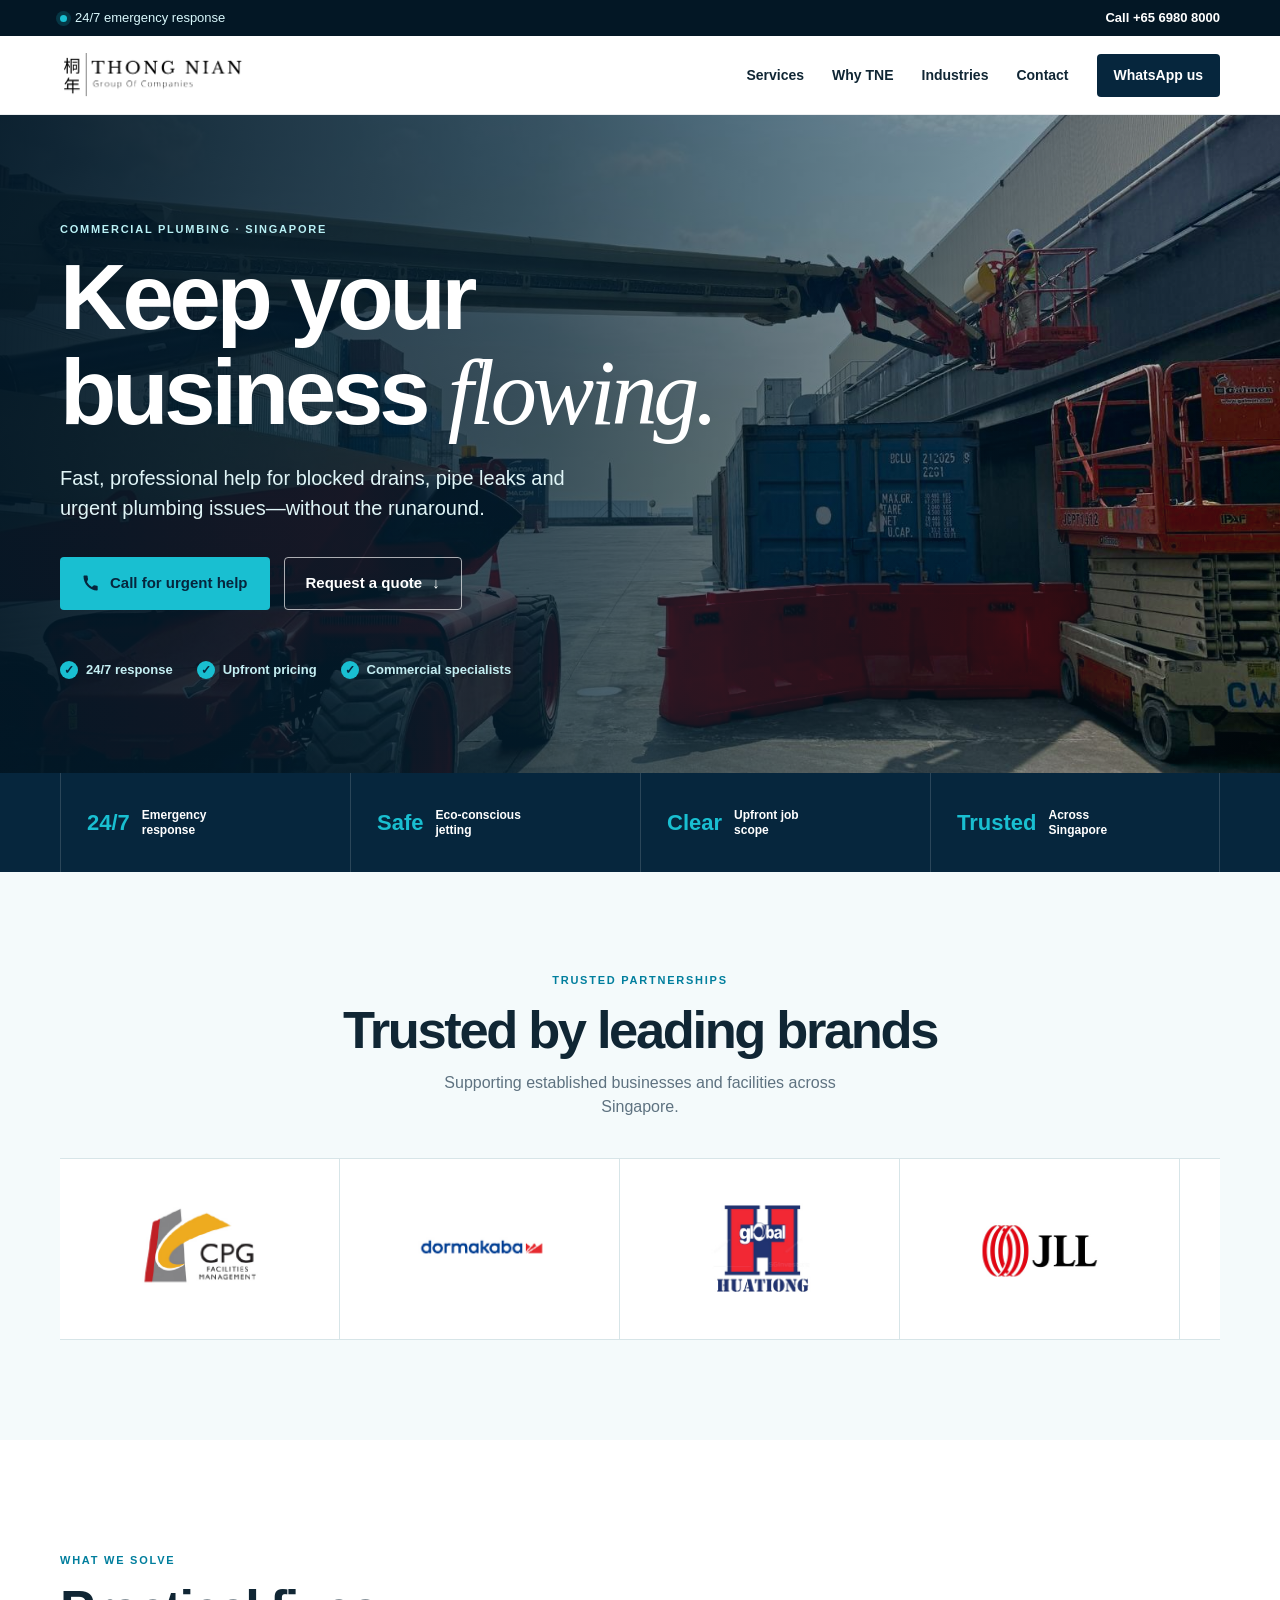
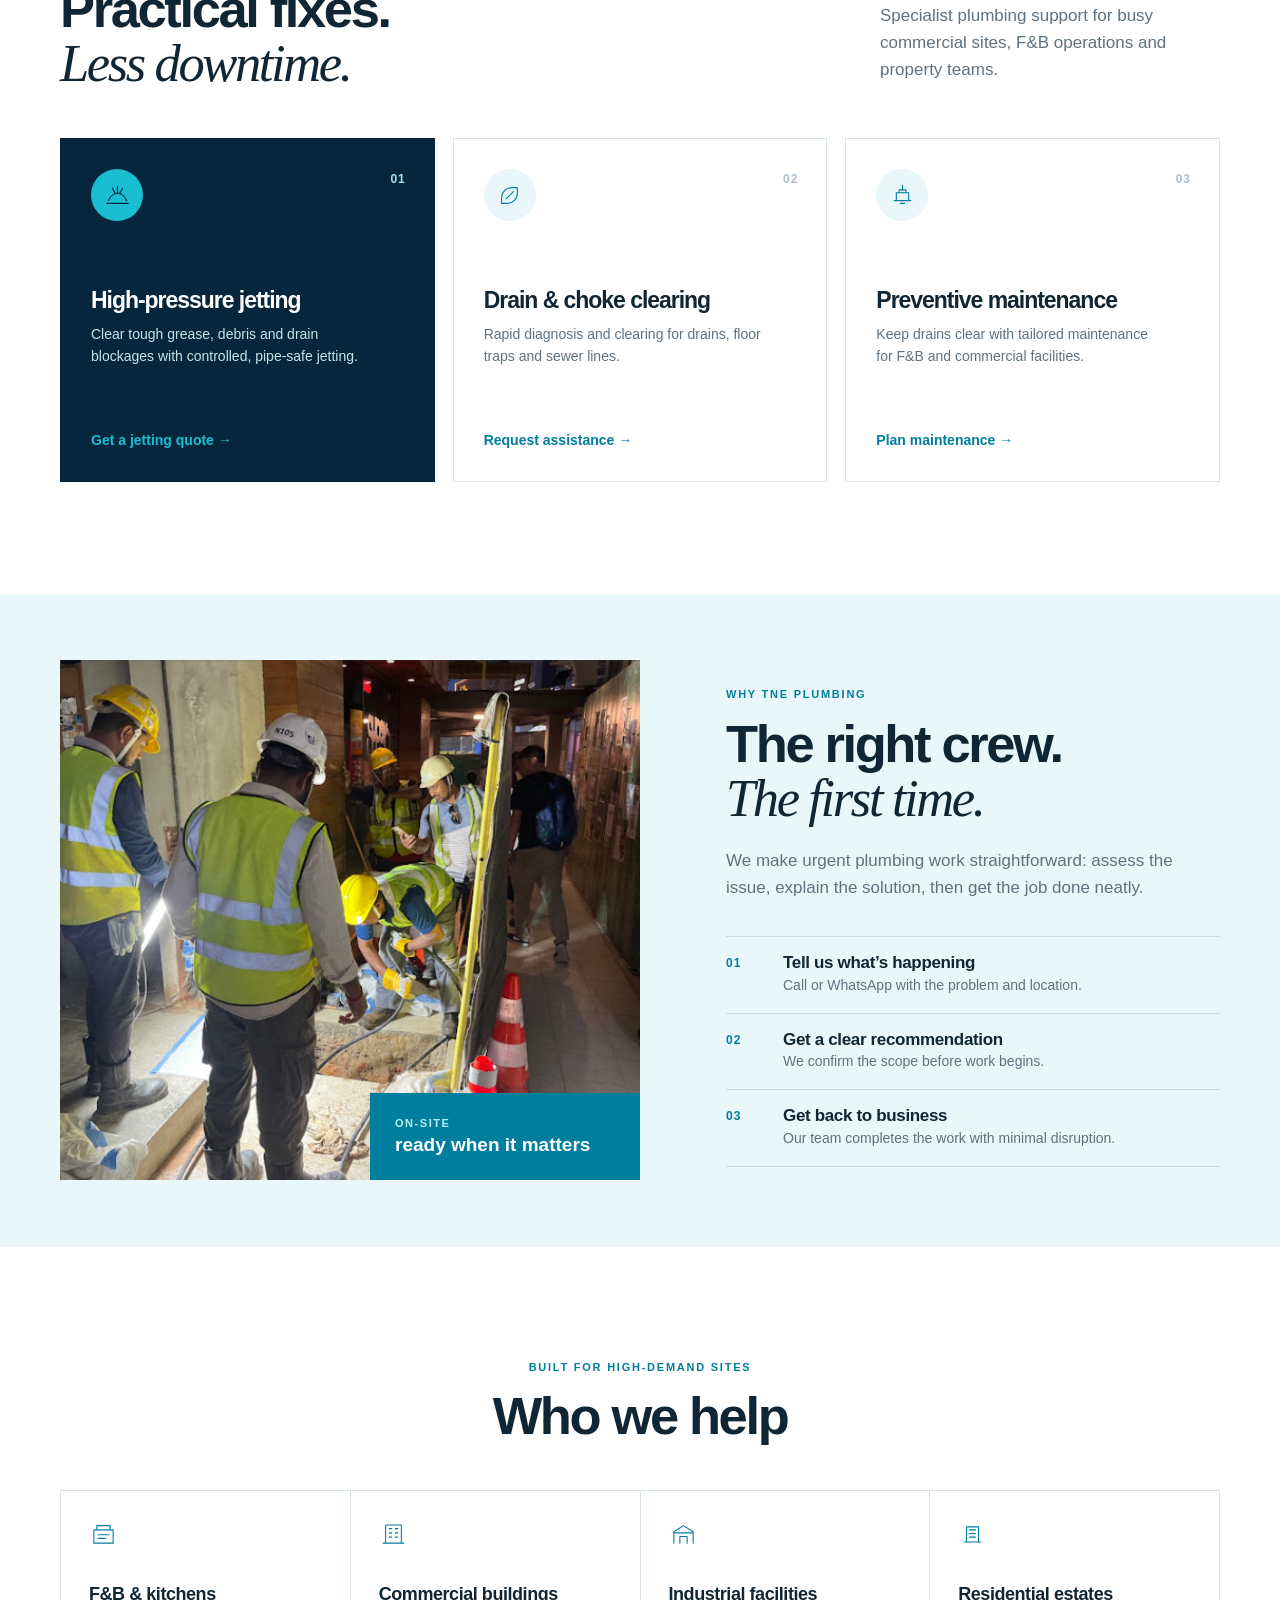
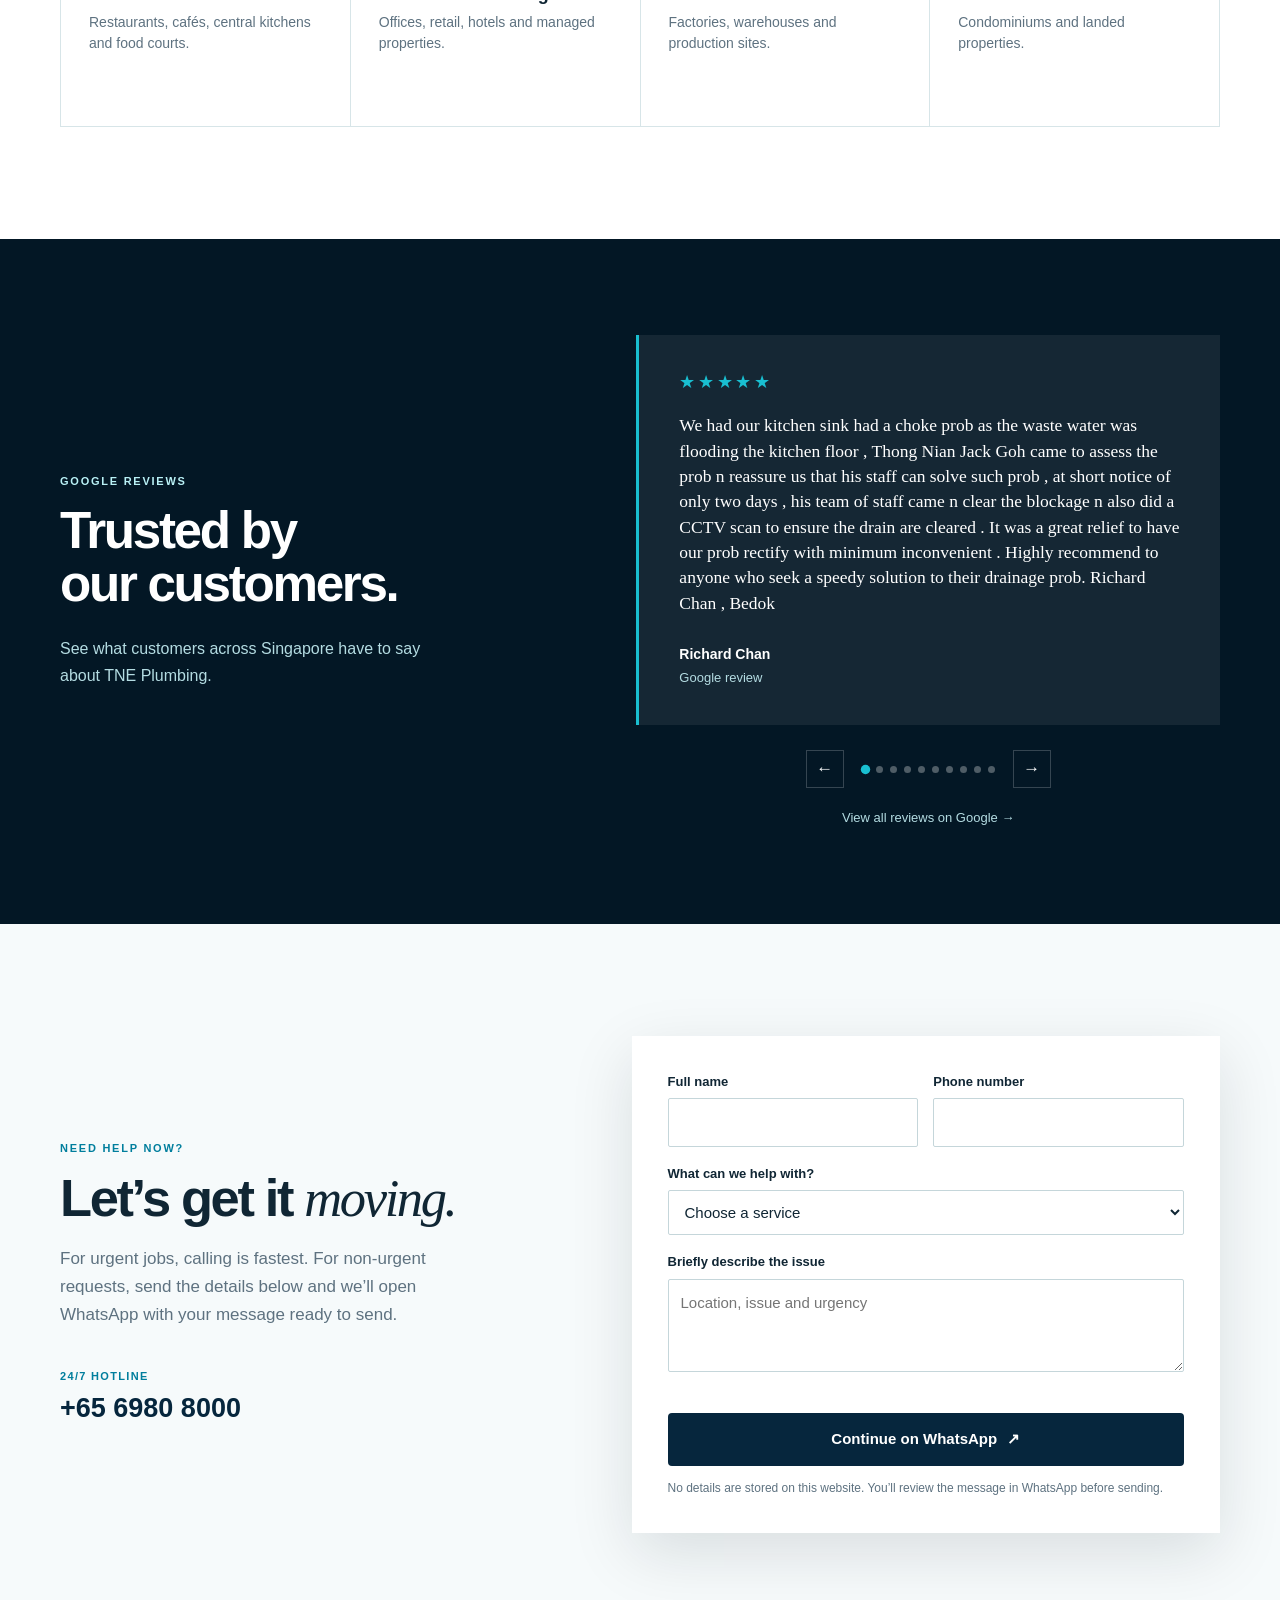
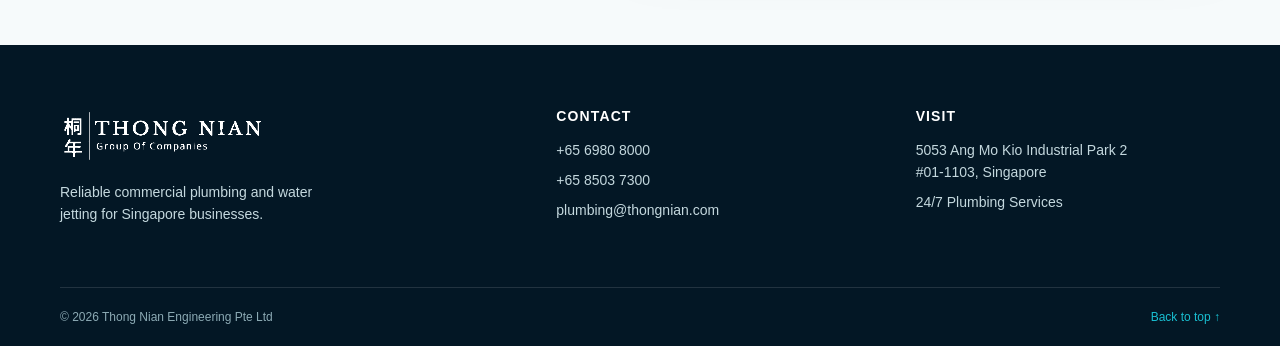
==== commit 007226ac: "changed website favicon" ====
--- a/index.html
+++ b/index.html
@@ -11,7 +11,7 @@
     <meta name="robots" content="index, follow, max-image-preview:large" />
     <meta name="format-detection" content="telephone=yes" />
     <link rel="canonical" href="https://www.tneplumbing.com/" />
-    <link rel="icon" href="assets/favicon.svg" type="image/svg+xml" />
+    <link rel="icon" href="assets/favicon1.png" type="image/svg+xml" />
     <title>TNE Plumbing | 24/7 Commercial Plumbing in Singapore</title>
     <meta property="og:type" content="website" />
     <meta property="og:locale" content="en_SG" />
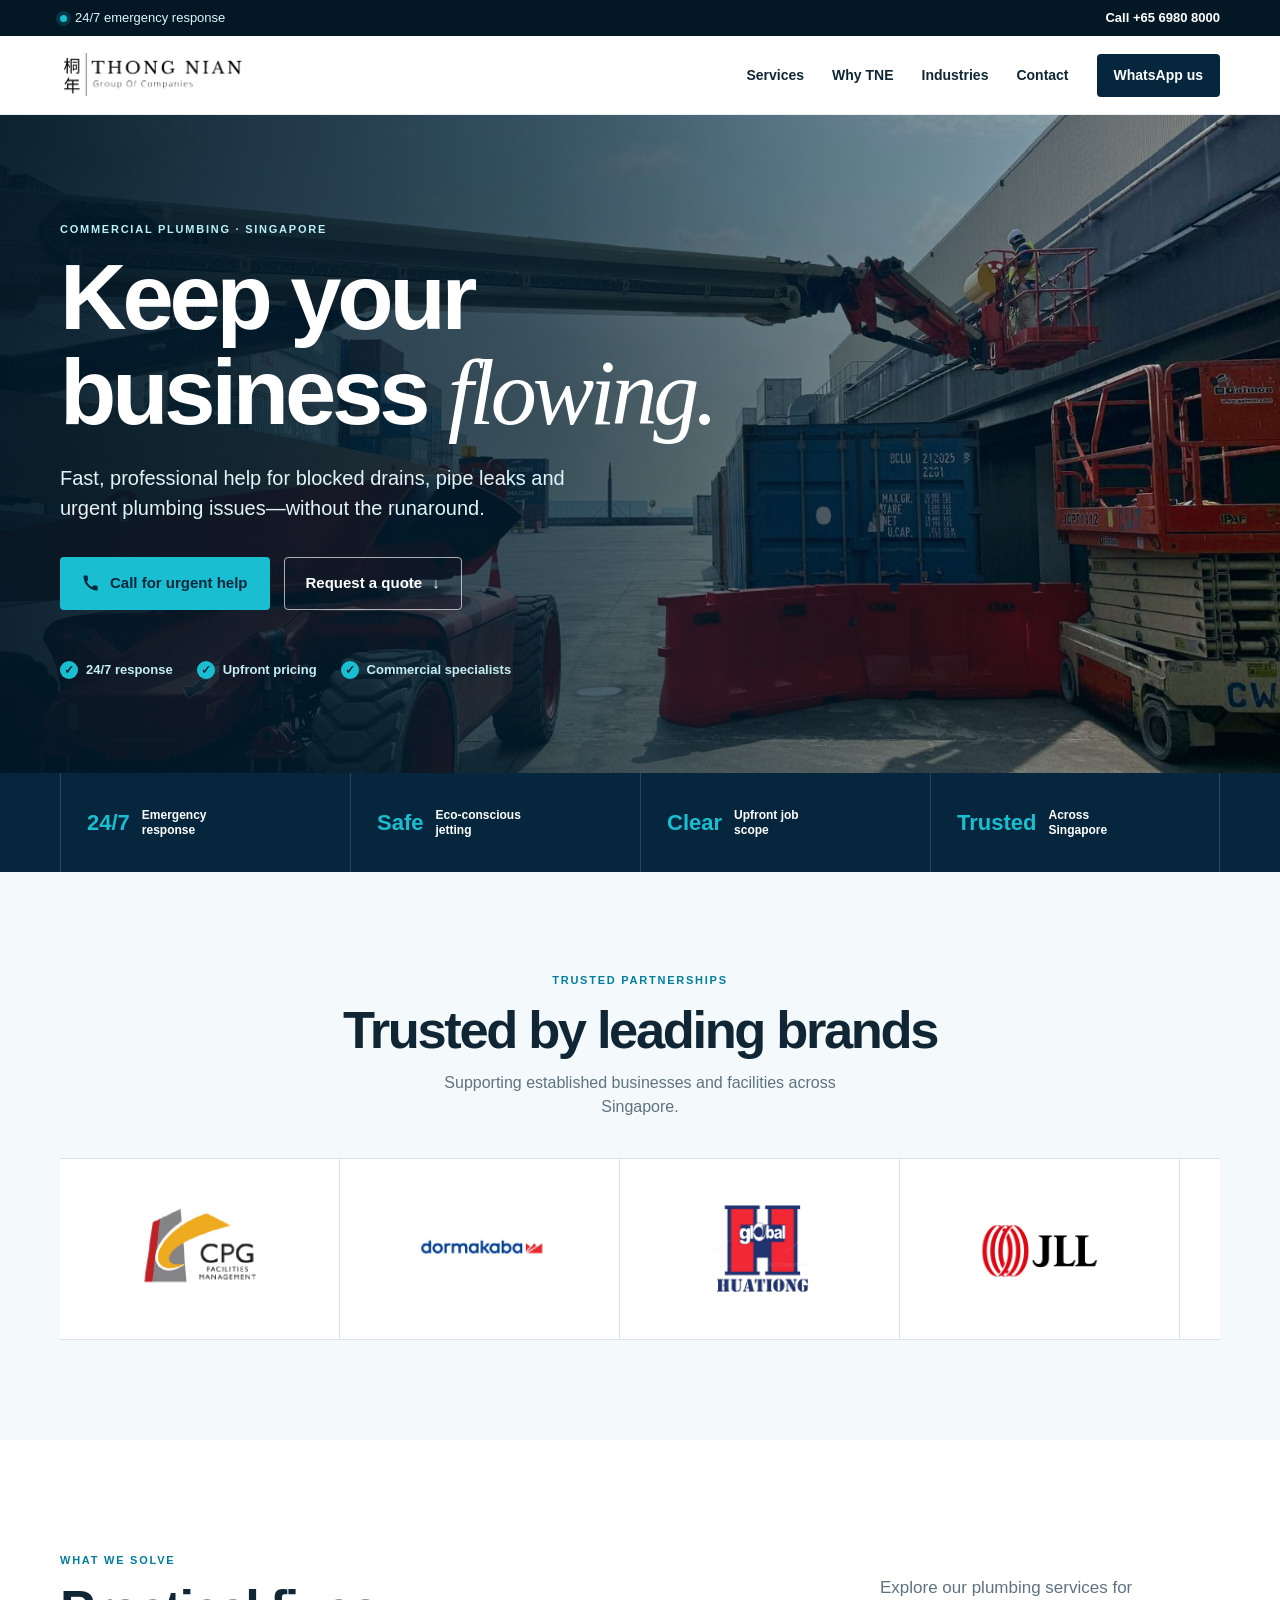
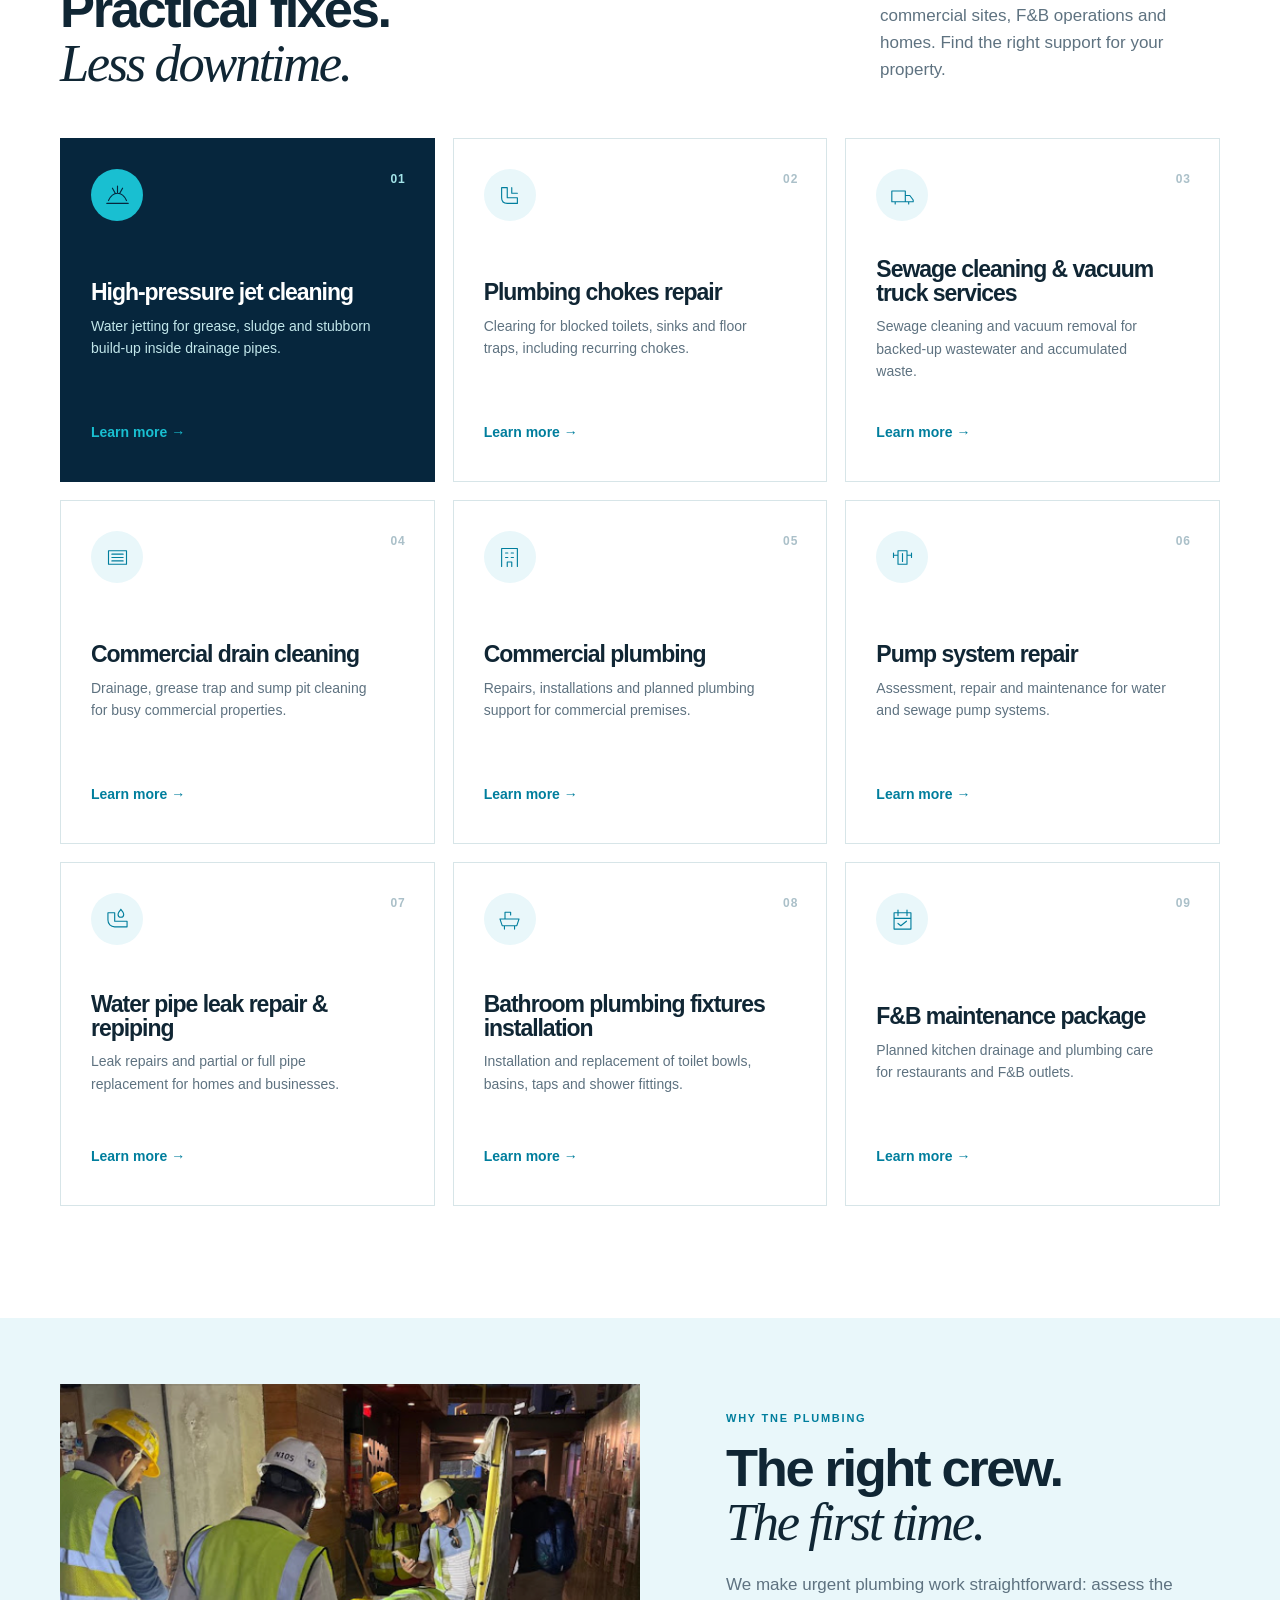
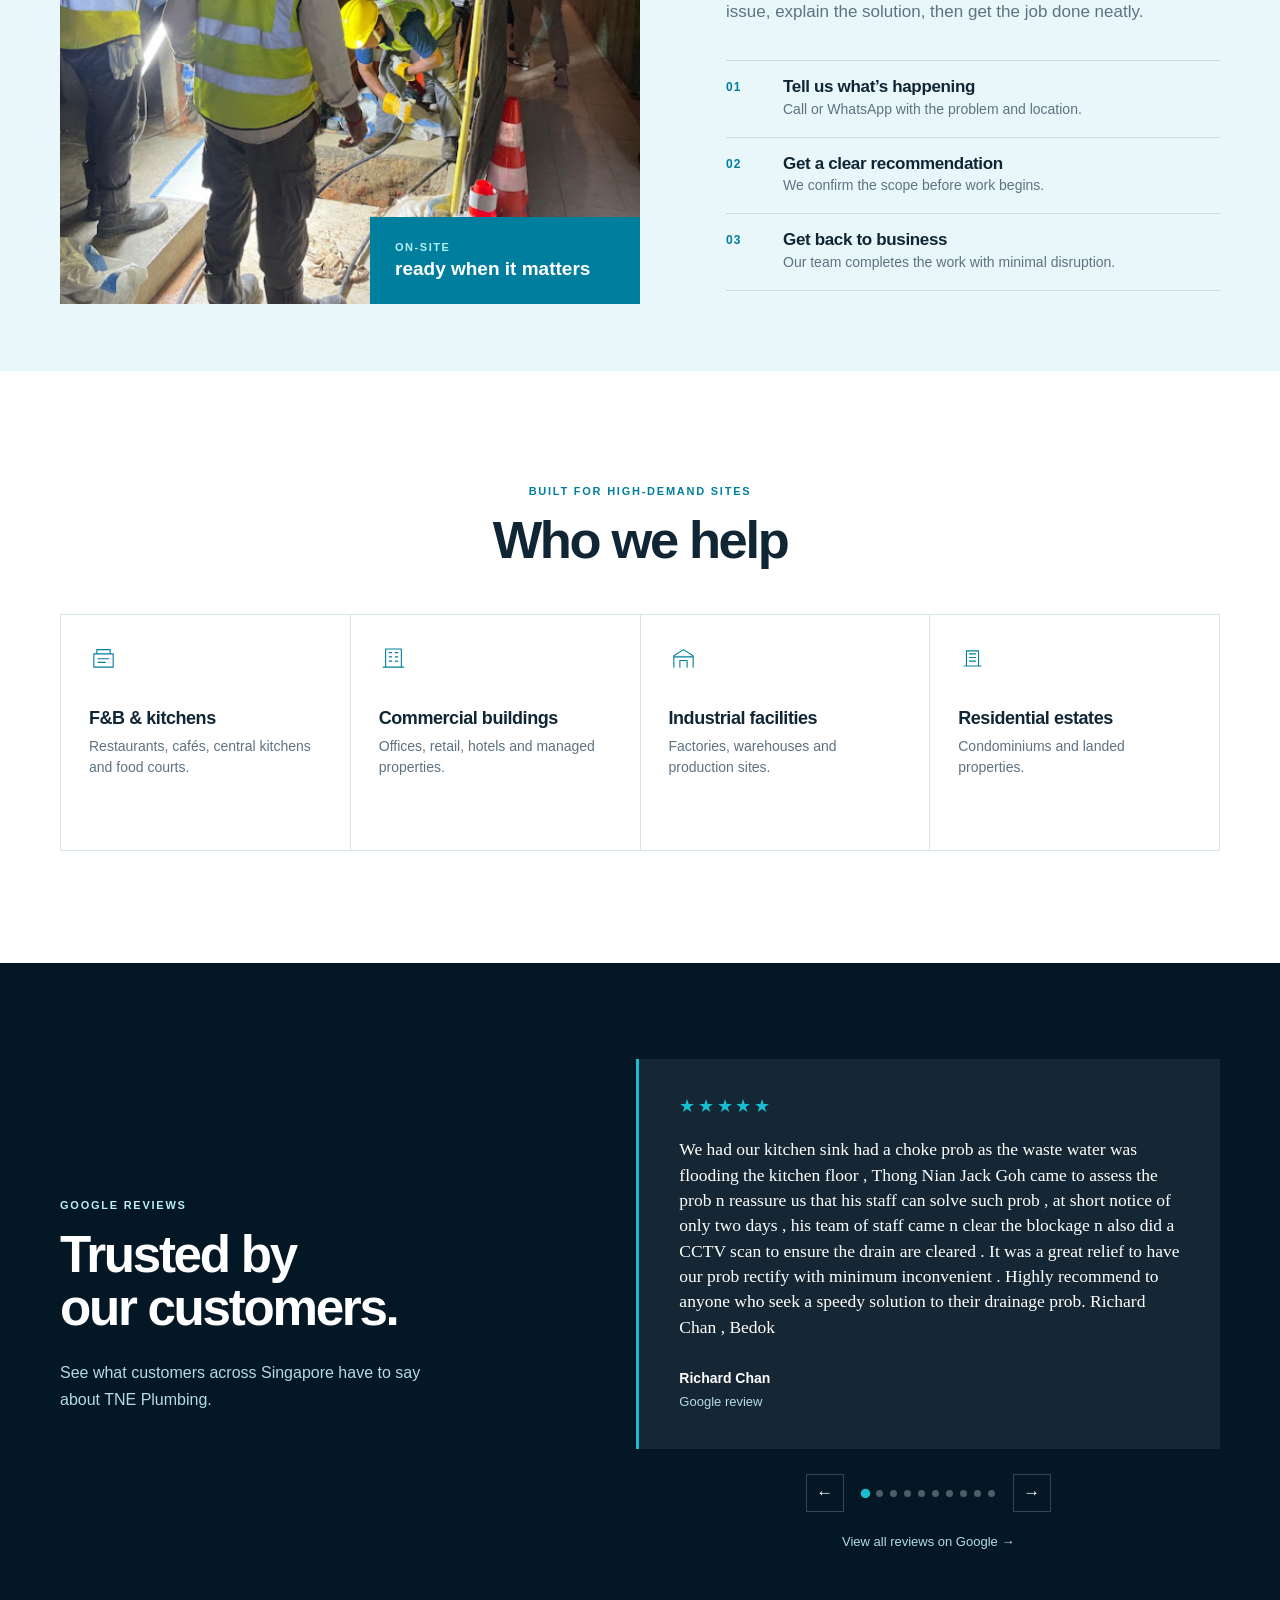
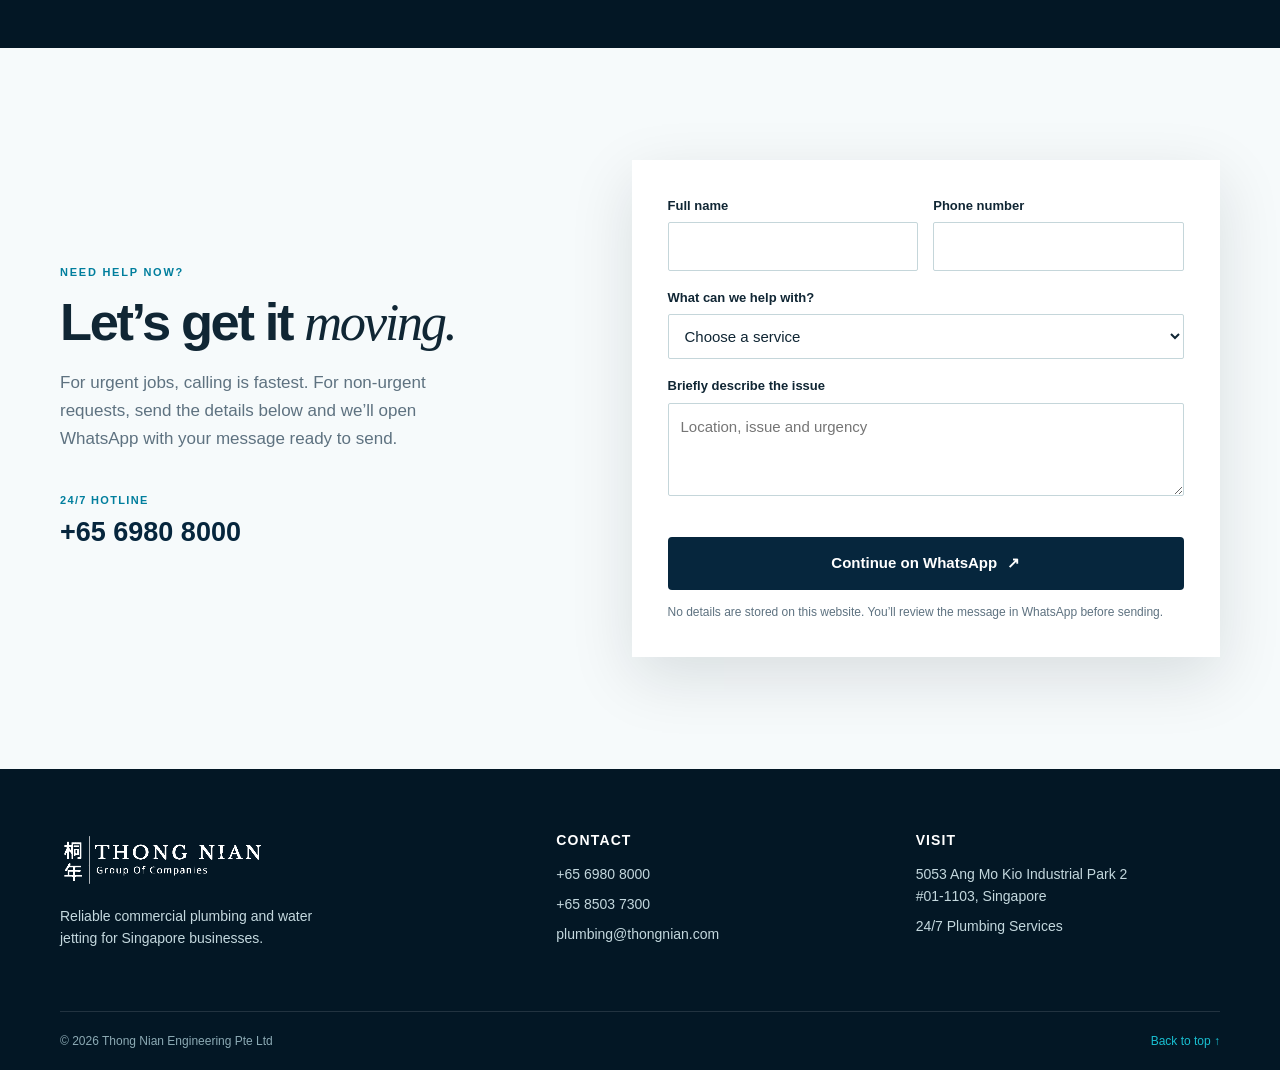
==== commit 7679a89b: "added SEO stuff" ====
--- a/index.html
+++ b/index.html
@@ -11,7 +11,7 @@
     <meta name="robots" content="index, follow, max-image-preview:large" />
     <meta name="format-detection" content="telephone=yes" />
     <link rel="canonical" href="https://www.tneplumbing.com/" />
-    <link rel="icon" href="assets/favicon1.png" type="image/svg+xml" />
+    <link rel="icon" href="assets/favicon1.png" type="image/png" />
     <title>TNE Plumbing | 24/7 Commercial Plumbing in Singapore</title>
     <meta property="og:type" content="website" />
     <meta property="og:locale" content="en_SG" />
@@ -27,46 +27,120 @@
     <link rel="stylesheet" href="styles.css" />
     <script src="scripts/main.js" defer></script>
     <script type="application/ld+json">
-      {
-        "@context": "https://schema.org",
-        "@graph": [
-          {
-            "@type": "Plumber",
-            "@id": "https://www.tneplumbing.com/#business",
-            "name": "Thong Nian Engineering Pte Ltd (TNE Plumbing)",
-            "url": "https://www.tneplumbing.com/",
-            "logo": "https://www.tneplumbing.com/assets/tne-logo.jpg",
-            "image": "https://www.tneplumbing.com/assets/jetting-hero.jpeg",
-            "telephone": "+65 6980 8000",
-            "email": "plumbing@thongnian.com",
-            "description": "24/7 commercial plumbing, drain clearing, high-pressure water jetting and preventive maintenance in Singapore.",
-            "address": {
-              "@type": "PostalAddress",
-              "streetAddress": "5053 Ang Mo Kio Industrial Park 2 #01-1103",
-              "addressLocality": "Singapore",
-              "addressCountry": "SG"
-            },
-            "areaServed": { "@type": "Country", "name": "Singapore" },
-            "openingHours": "Mo-Su 00:00-23:59",
-            "hasOfferCatalog": {
-              "@type": "OfferCatalog",
-              "name": "Commercial plumbing services",
-              "itemListElement": [
-                { "@type": "Offer", "itemOffered": { "@type": "Service", "name": "High-pressure water jetting" } },
-                { "@type": "Offer", "itemOffered": { "@type": "Service", "name": "Drain and choke clearing" } },
-                { "@type": "Offer", "itemOffered": { "@type": "Service", "name": "Preventive plumbing maintenance" } }
-              ]
-            }
-          },
-          {
-            "@type": "WebSite",
-            "@id": "https://www.tneplumbing.com/#website",
-            "url": "https://www.tneplumbing.com/",
-            "name": "TNE Plumbing",
-            "publisher": { "@id": "https://www.tneplumbing.com/#business" }
+{
+  "@context": "https://schema.org",
+  "@graph": [
+    {
+      "@type": "Plumber",
+      "@id": "https://www.tneplumbing.com/#business",
+      "name": "Thong Nian Engineering Pte Ltd (TNE Plumbing)",
+      "url": "https://www.tneplumbing.com/",
+      "logo": "https://www.tneplumbing.com/assets/tne-logo.jpg",
+      "image": "https://www.tneplumbing.com/assets/jetting-hero.jpeg",
+      "telephone": "+65 6980 8000",
+      "email": "plumbing@thongnian.com",
+      "description": "24/7 commercial plumbing, drain clearing, high-pressure water jetting and preventive maintenance in Singapore.",
+      "address": {
+        "@type": "PostalAddress",
+        "streetAddress": "5053 Ang Mo Kio Industrial Park 2 #01-1103",
+        "addressLocality": "Singapore",
+        "addressCountry": "SG"
+      },
+      "areaServed": {
+        "@type": "Country",
+        "name": "Singapore"
+      },
+      "openingHours": "Mo-Su 00:00-23:59",
+      "hasOfferCatalog": {
+        "@type": "OfferCatalog",
+        "name": "Commercial plumbing services",
+        "itemListElement": [
+          {
+            "@type": "Offer",
+            "itemOffered": {
+              "@type": "Service",
+              "name": "High-pressure jet cleaning",
+              "url": "https://www.tneplumbing.com/high-pressure-jet-cleaning-services/"
+            }
+          },
+          {
+            "@type": "Offer",
+            "itemOffered": {
+              "@type": "Service",
+              "name": "Plumbing chokes repair",
+              "url": "https://www.tneplumbing.com/plumbing-chokes-repair-services/"
+            }
+          },
+          {
+            "@type": "Offer",
+            "itemOffered": {
+              "@type": "Service",
+              "name": "Sewage cleaning & vacuum truck services",
+              "url": "https://www.tneplumbing.com/sewage-cleaning-vacuum-truck-services/"
+            }
+          },
+          {
+            "@type": "Offer",
+            "itemOffered": {
+              "@type": "Service",
+              "name": "Commercial drain cleaning",
+              "url": "https://www.tneplumbing.com/commercial-drain-cleaning-singapore/"
+            }
+          },
+          {
+            "@type": "Offer",
+            "itemOffered": {
+              "@type": "Service",
+              "name": "Commercial plumbing",
+              "url": "https://www.tneplumbing.com/commercial-plumbing-services/"
+            }
+          },
+          {
+            "@type": "Offer",
+            "itemOffered": {
+              "@type": "Service",
+              "name": "Pump system repair",
+              "url": "https://www.tneplumbing.com/pump-system-repair-works/"
+            }
+          },
+          {
+            "@type": "Offer",
+            "itemOffered": {
+              "@type": "Service",
+              "name": "Water pipe leak repair & repiping",
+              "url": "https://www.tneplumbing.com/water-pipe-leak-repair-repiping/"
+            }
+          },
+          {
+            "@type": "Offer",
+            "itemOffered": {
+              "@type": "Service",
+              "name": "Bathroom plumbing fixtures installation",
+              "url": "https://www.tneplumbing.com/bathroom-plumbing-fixtures-installation/"
+            }
+          },
+          {
+            "@type": "Offer",
+            "itemOffered": {
+              "@type": "Service",
+              "name": "F&B maintenance package",
+              "url": "https://www.tneplumbing.com/restaurant-drain-cleaning-singapore/"
+            }
           }
         ]
       }
+    },
+    {
+      "@type": "WebSite",
+      "@id": "https://www.tneplumbing.com/#website",
+      "url": "https://www.tneplumbing.com/",
+      "name": "TNE Plumbing",
+      "publisher": {
+        "@id": "https://www.tneplumbing.com/#business"
+      }
+    }
+  ]
+}
     </script>
   </head>
   <body>
@@ -209,29 +283,62 @@
               <p class="eyebrow">What we solve</p>
               <h2 id="services-title">Practical fixes.<br /><em>Less downtime.</em></h2>
             </div>
-            <p>Specialist plumbing support for busy commercial sites, F&amp;B operations and property teams.</p>
+            <p>Explore our plumbing services for commercial sites, F&amp;B operations and homes. Find the right support for your property.</p>
           </div>
           <div class="service-grid">
             <article class="service-card service-card-featured">
-              <div class="service-icon" aria-hidden="true"><svg viewBox="0 0 48 48"><path d="M8 33c4-9 8-13 16-13s12 4 16 13"/><path d="M5 38h38M24 7v13M15 11l5 9m13-9-5 9"/></svg></div>
-              <p class="service-number">01</p>
-              <h3>High-pressure jetting</h3>
-              <p>Clear tough grease, debris and drain blockages with controlled, pipe-safe jetting.</p>
-              <a href="#quote">Get a jetting quote <span aria-hidden="true">→</span></a>
-            </article>
-            <article class="service-card">
-              <div class="service-icon" aria-hidden="true"><svg viewBox="0 0 48 48"><path d="M10 28c0-10 8-18 18-18h10v10c0 10-8 18-18 18h-10Z"/><path d="M18 30 31 17"/></svg></div>
-              <p class="service-number">02</p>
-              <h3>Drain &amp; choke clearing</h3>
-              <p>Rapid diagnosis and clearing for drains, floor traps and sewer lines.</p>
-              <a href="#quote">Request assistance <span aria-hidden="true">→</span></a>
-            </article>
-            <article class="service-card">
-              <div class="service-icon" aria-hidden="true"><svg viewBox="0 0 48 48"><path d="M9 33h30M13 33V19h22v14M18 19v-5h12v5M20 38h8"/><path d="M24 6v8"/></svg></div>
-              <p class="service-number">03</p>
-              <h3>Preventive maintenance</h3>
-              <p>Keep drains clear with tailored maintenance for F&amp;B and commercial facilities.</p>
-              <a href="#quote">Plan maintenance <span aria-hidden="true">→</span></a>
+              <div class="service-icon" aria-hidden="true"><svg viewBox="0 0 48 48"><path d="M8 33c4-9 8-13 16-13s12 4 16 13M5 38h38M24 7v13M15 11l5 9m13-9-5 9"/></svg></div>
+              <p class="service-number">01</p><h3>High-pressure jet cleaning</h3>
+              <p>Water jetting for grease, sludge and stubborn build-up inside drainage pipes.</p>
+              <a href="high-pressure-jet-cleaning-services/">Learn more<span class="sr-only"> about high-pressure jet cleaning</span> <span aria-hidden="true">→</span></a>
+            </article>
+            <article class="service-card">
+              <div class="service-icon" aria-hidden="true"><svg viewBox="0 0 48 48"><path d="M10 10h10v18h18v10H20c-6 0-10-4-10-10ZM28 10v10h10"/></svg></div>
+              <p class="service-number">02</p><h3>Plumbing chokes repair</h3>
+              <p>Clearing for blocked toilets, sinks and floor traps, including recurring chokes.</p>
+              <a href="plumbing-chokes-repair-services/">Learn more<span class="sr-only"> about plumbing chokes repair</span> <span aria-hidden="true">→</span></a>
+            </article>
+            <article class="service-card">
+              <div class="service-icon" aria-hidden="true"><svg viewBox="0 0 48 48"><path d="M5 16h24v19H5ZM29 24h8l6 8v3H29M11 35v4m24-4v4"/></svg></div>
+              <p class="service-number">03</p><h3>Sewage cleaning &amp; vacuum truck services</h3>
+              <p>Sewage cleaning and vacuum removal for backed-up wastewater and accumulated waste.</p>
+              <a href="sewage-cleaning-vacuum-truck-services/">Learn more<span class="sr-only"> about sewage cleaning &amp; vacuum truck services</span> <span aria-hidden="true">→</span></a>
+            </article>
+            <article class="service-card">
+              <div class="service-icon" aria-hidden="true"><svg viewBox="0 0 48 48"><path d="M8 12h32v24H8ZM14 18h20M14 24h20M14 30h20"/></svg></div>
+              <p class="service-number">04</p><h3>Commercial drain cleaning</h3>
+              <p>Drainage, grease trap and sump pit cleaning for busy commercial properties.</p>
+              <a href="commercial-drain-cleaning-singapore/">Learn more<span class="sr-only"> about commercial drain cleaning</span> <span aria-hidden="true">→</span></a>
+            </article>
+            <article class="service-card">
+              <div class="service-icon" aria-hidden="true"><svg viewBox="0 0 48 48"><path d="M10 40V8h28v32M17 16h4m6 0h4M17 24h4m6 0h4M20 40V32h8v8"/></svg></div>
+              <p class="service-number">05</p><h3>Commercial plumbing</h3>
+              <p>Repairs, installations and planned plumbing support for commercial premises.</p>
+              <a href="commercial-plumbing-services/">Learn more<span class="sr-only"> about commercial plumbing</span> <span aria-hidden="true">→</span></a>
+            </article>
+            <article class="service-card">
+              <div class="service-icon" aria-hidden="true"><svg viewBox="0 0 48 48"><path d="M8 20h8m16 0h8M16 12h16v24H16ZM24 17v14M8 16v8m32-8v8"/></svg></div>
+              <p class="service-number">06</p><h3>Pump system repair</h3>
+              <p>Assessment, repair and maintenance for water and sewage pump systems.</p>
+              <a href="pump-system-repair-works/">Learn more<span class="sr-only"> about pump system repair</span> <span aria-hidden="true">→</span></a>
+            </article>
+            <article class="service-card">
+              <div class="service-icon" aria-hidden="true"><svg viewBox="0 0 48 48"><path d="M7 12h12v15h22v10H19c-7 0-12-5-12-12ZM30 6c0 0-5 6-5 9a5 5 0 0 0 10 0c0-3-5-9-5-9"/></svg></div>
+              <p class="service-number">07</p><h3>Water pipe leak repair &amp; repiping</h3>
+              <p>Leak repairs and partial or full pipe replacement for homes and businesses.</p>
+              <a href="water-pipe-leak-repair-repiping/">Learn more<span class="sr-only"> about water pipe leak repair &amp; repiping</span> <span aria-hidden="true">→</span></a>
+            </article>
+            <article class="service-card">
+              <div class="service-icon" aria-hidden="true"><svg viewBox="0 0 48 48"><path d="M7 23h34l-4 12H11ZM16 23V11h10v5M15 35v6m18-6v6"/></svg></div>
+              <p class="service-number">08</p><h3>Bathroom plumbing fixtures installation</h3>
+              <p>Installation and replacement of toilet bowls, basins, taps and shower fittings.</p>
+              <a href="bathroom-plumbing-fixtures-installation/">Learn more<span class="sr-only"> about bathroom plumbing fixtures installation</span> <span aria-hidden="true">→</span></a>
+            </article>
+            <article class="service-card">
+              <div class="service-icon" aria-hidden="true"><svg viewBox="0 0 48 48"><path d="M9 12h30v29H9ZM16 7v10m16-10v10M9 22h30M16 31l5 4 10-8"/></svg></div>
+              <p class="service-number">09</p><h3>F&amp;B maintenance package</h3>
+              <p>Planned kitchen drainage and plumbing care for restaurants and F&amp;B outlets.</p>
+              <a href="restaurant-drain-cleaning-singapore/">Learn more<span class="sr-only"> about f&amp;b maintenance package</span> <span aria-hidden="true">→</span></a>
             </article>
           </div>
         </div>
@@ -354,7 +461,7 @@
               <label>Full name<input name="name" autocomplete="name" required maxlength="80" /></label>
               <label>Phone number<input name="phone" type="tel" autocomplete="tel" required inputmode="tel" maxlength="30" /></label>
             </div>
-            <label>What can we help with?<nobr><select name="service" required><option value="">Choose a service</option><option>High-pressure jetting</option><option>Drain / choke clearing</option><option>Pipe leak or repair</option><option>Preventive maintenance</option><option>Other</option></select></nobr></label>
+            <label>What can we help with?<nobr><select name="service" required><option value="">Choose a service</option><option>High-pressure jet cleaning</option><option>Plumbing chokes repair</option><option>Sewage cleaning &amp; vacuum truck services</option><option>Commercial drain cleaning</option><option>Commercial plumbing</option><option>Pump system repair</option><option>Water pipe leak repair &amp; repiping</option><option>Bathroom plumbing fixtures installation</option><option>F&amp;B maintenance package</option><option>Other</option></select></nobr></label>
             <label>Briefly describe the issue<textarea name="message" rows="3" required maxlength="500" placeholder="Location, issue and urgency"></textarea></label>
             <p class="form-error" role="alert" aria-live="polite" data-form-error></p>
             <button class="button button-dark" type="submit">Continue on WhatsApp <span aria-hidden="true">↗</span></button>
--- a/styles.css
+++ b/styles.css
@@ -550,4 +550,41 @@
     animation: none;
     transform: none;
   }
-}+}
+/* Dedicated service pages reuse the homepage palette and type system. */
+.service-hero { padding: 30px 0 64px; color: var(--white); background: radial-gradient(ellipse at top right, #0b5165, var(--navy) 65%); }
+.breadcrumbs { display: flex; flex-wrap: wrap; gap: 10px; margin-bottom: 44px; color: #c1e6ea; font-size: 13px; }
+.breadcrumbs a { text-underline-offset: 4px; }
+.service-hero h1 { max-width: 940px; font-size: clamp(40px, 5.3vw, 70px); text-wrap: balance; }
+.service-tagline { max-width: 780px; margin-bottom: 10px; color: #b9f1f6; font-family: Georgia, serif; font-size: clamp(24px, 3vw, 34px); }
+.service-hero-copy { max-width: 620px; color: #d9e8ed; font-size: 18px; }
+.service-detail-layout { display: grid; grid-template-columns: minmax(0, 1fr) 350px; gap: 76px; align-items: start; padding-block: 64px 80px; }
+.service-article section + section { margin-top: 42px; }
+.service-article h2 { font-size: clamp(28px, 3vw, 38px); line-height: 1.12; }
+.service-article p, .service-scope { color: var(--slate); line-height: 1.8; }
+.service-scope { padding-left: 23px; }
+.service-scope li { padding-left: 5px; margin-block: 10px; }
+.service-scope li::marker { color: var(--blue); }
+.service-enquiry { padding: 28px; background: var(--sky); border-top: 4px solid var(--aqua); scroll-margin-top: 110px; }
+.service-enquiry h2 { font-size: 32px; }
+.service-enquiry p { color: var(--slate); }
+.service-enquiry .button { width: 100%; white-space: normal; text-align: center; font-size: 14px; }
+.service-contact-link { display: block; margin-top: 12px; overflow-wrap: anywhere; color: var(--blue); font-weight: 700; text-underline-offset: 4px; }
+.service-related { margin-top: 32px; }
+.service-related h2 { font-size: 24px; }
+.service-related a { display: flex; justify-content: space-between; gap: 15px; padding-block: 15px; border-bottom: 1px solid var(--line); color: var(--blue); font-size: 15px; font-weight: 650; text-decoration: none; }
+.service-related a:hover, .service-card a:hover { text-decoration: underline; text-underline-offset: 4px; }
+.service-faq { padding: 28px; background: #f4f8f9; border-left: 3px solid var(--aqua); }
+.service-faq p:last-child { margin-bottom: 0; }
+.service-card a { padding-block: 8px; }
+@media (max-width: 1000px) {
+  .service-detail-layout { grid-template-columns: minmax(0, 1fr) 310px; gap: 36px; }
+}
+@media (max-width: 720px) {
+  .service-hero { padding-bottom: 44px; }
+  .breadcrumbs { margin-bottom: 30px; }
+  .service-detail-layout { grid-template-columns: 1fr; gap: 40px; padding-block: 40px 56px; }
+  .service-hero .hero-actions { align-items: stretch; }
+  .service-hero .button { white-space: normal; }
+  .service-faq { padding: 22px; }
+}
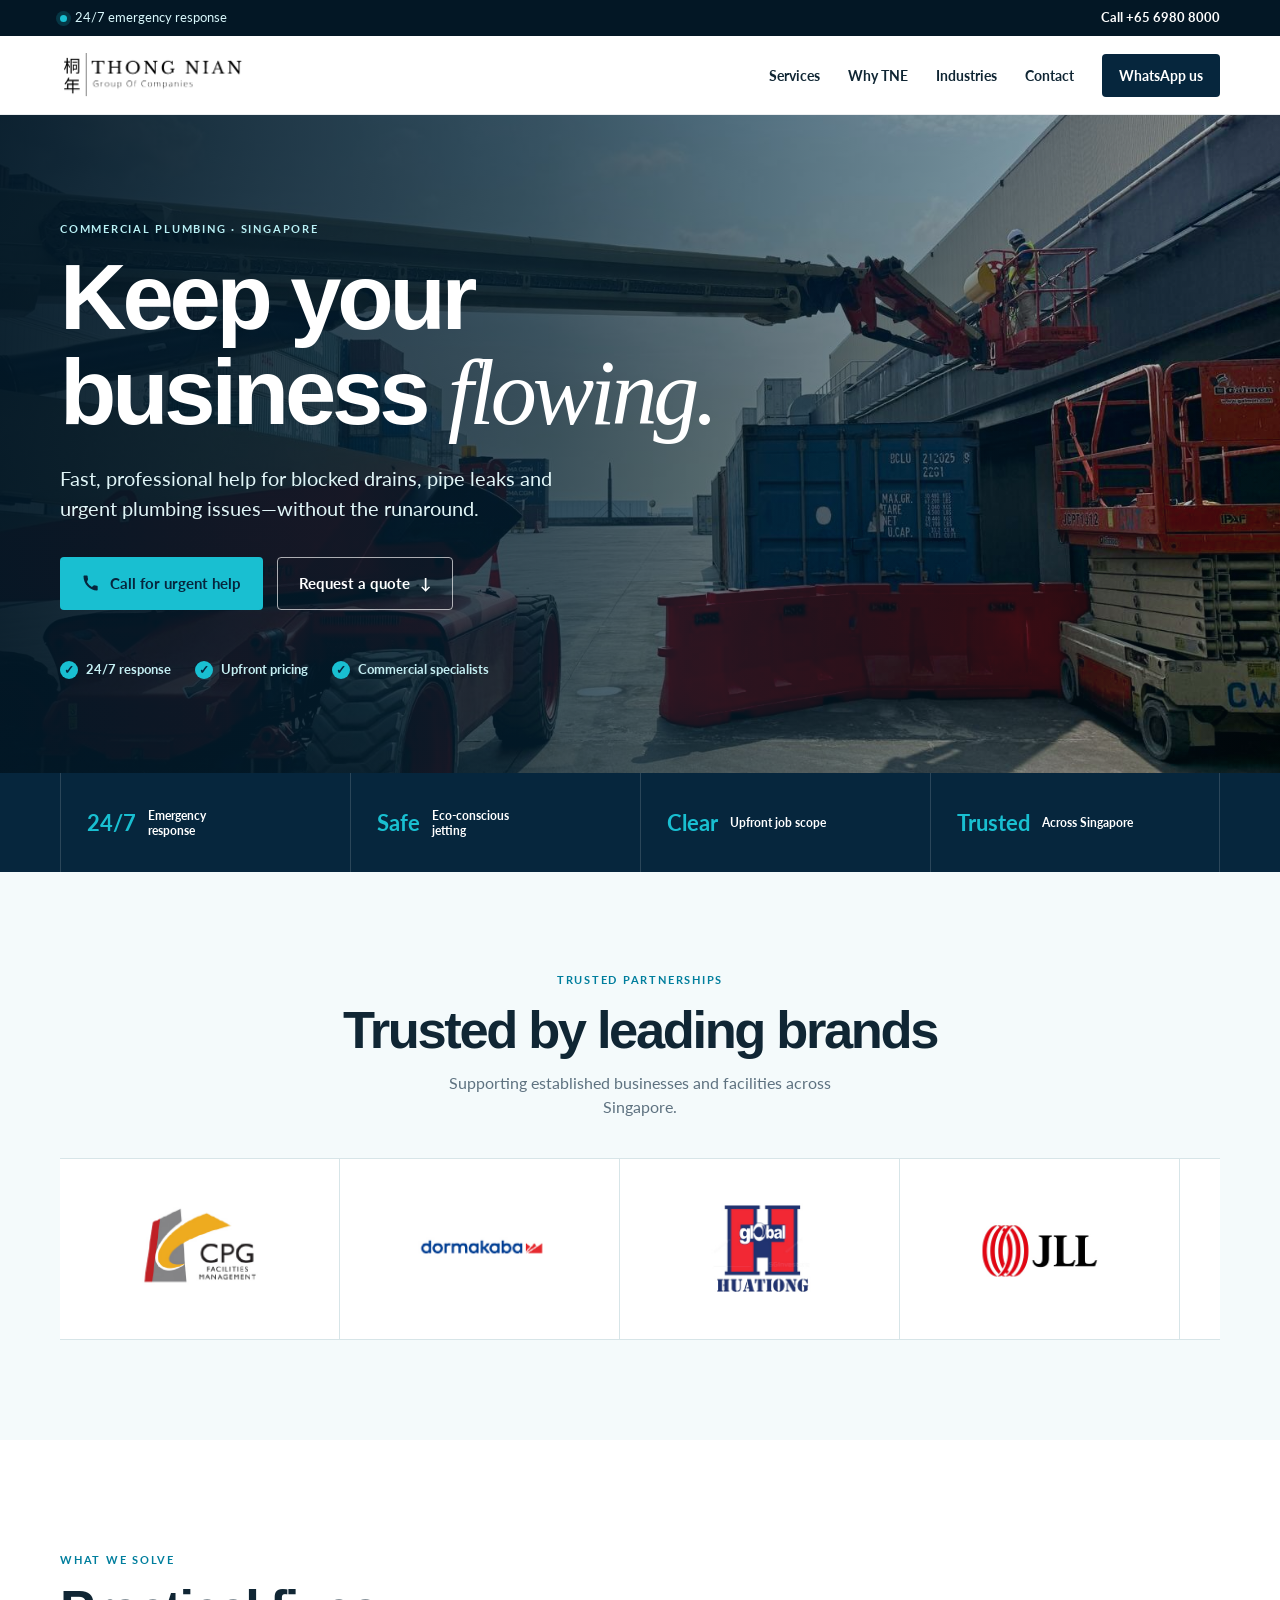
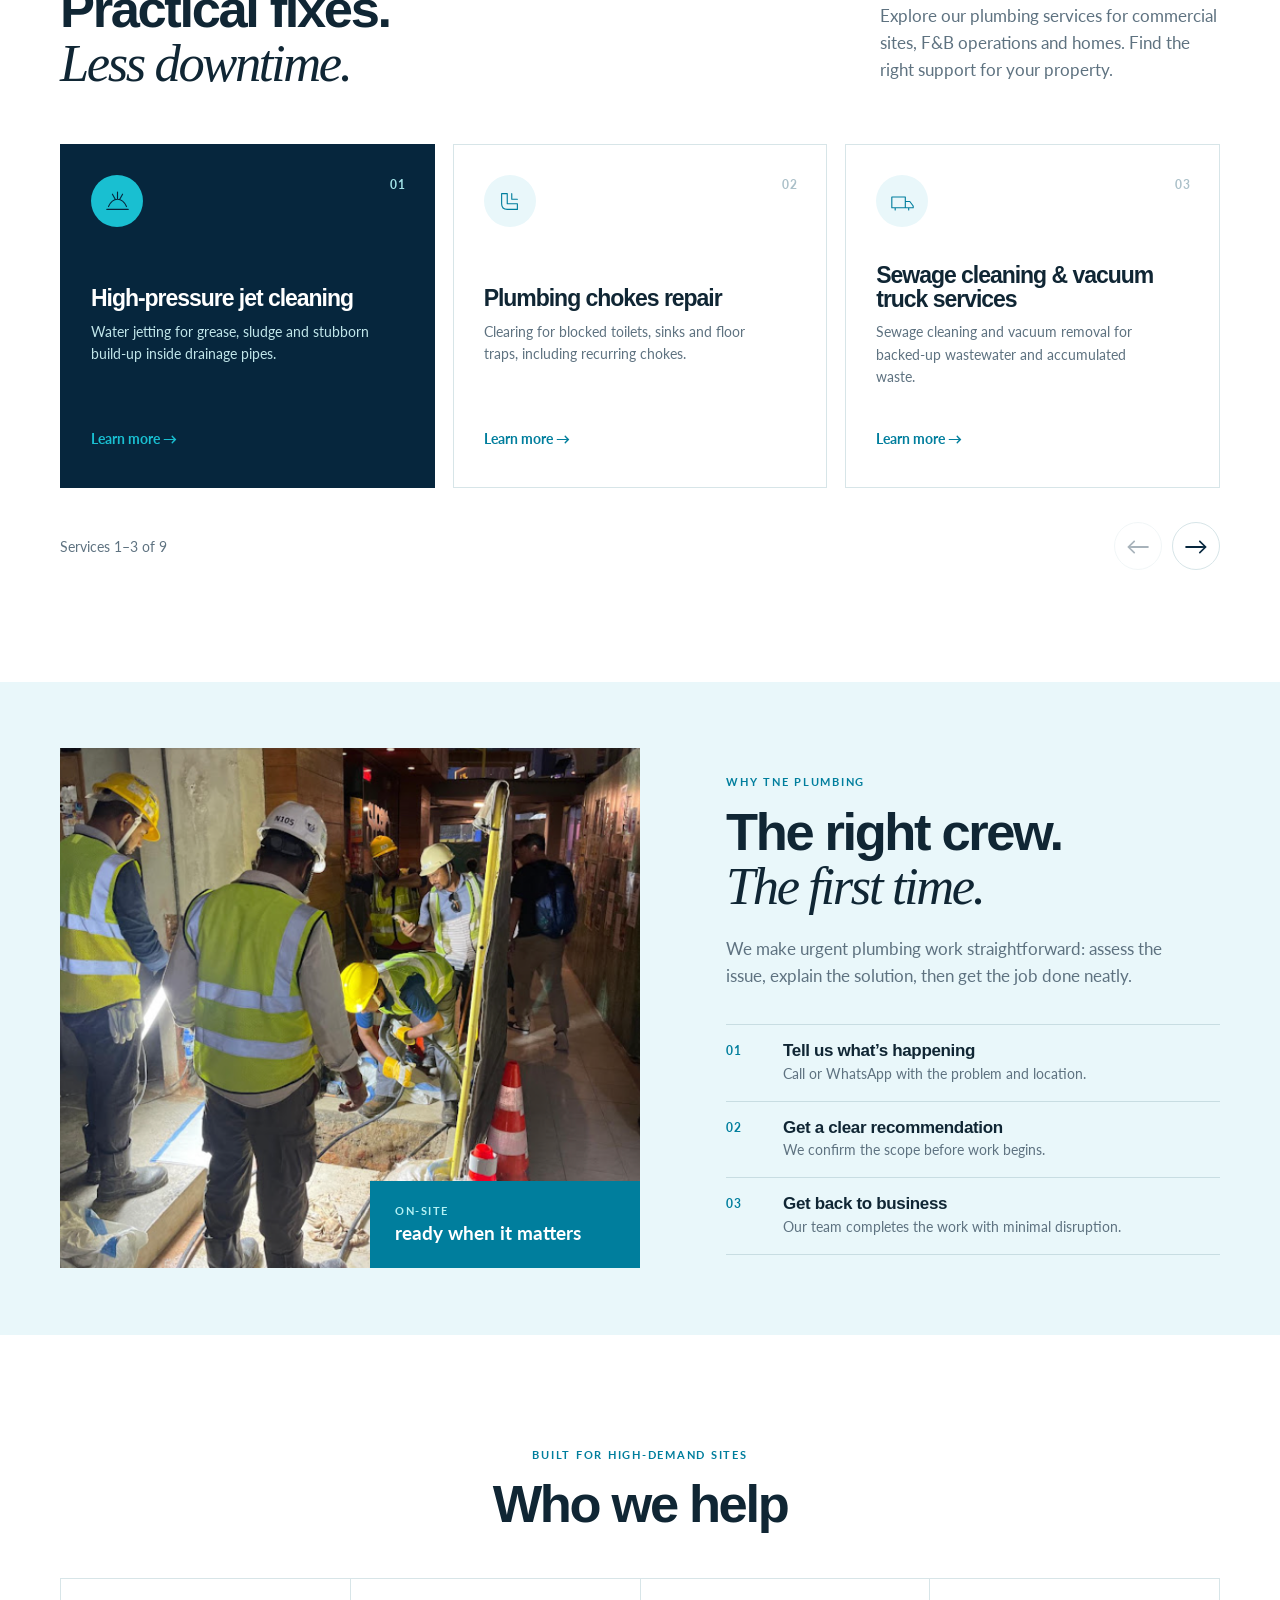
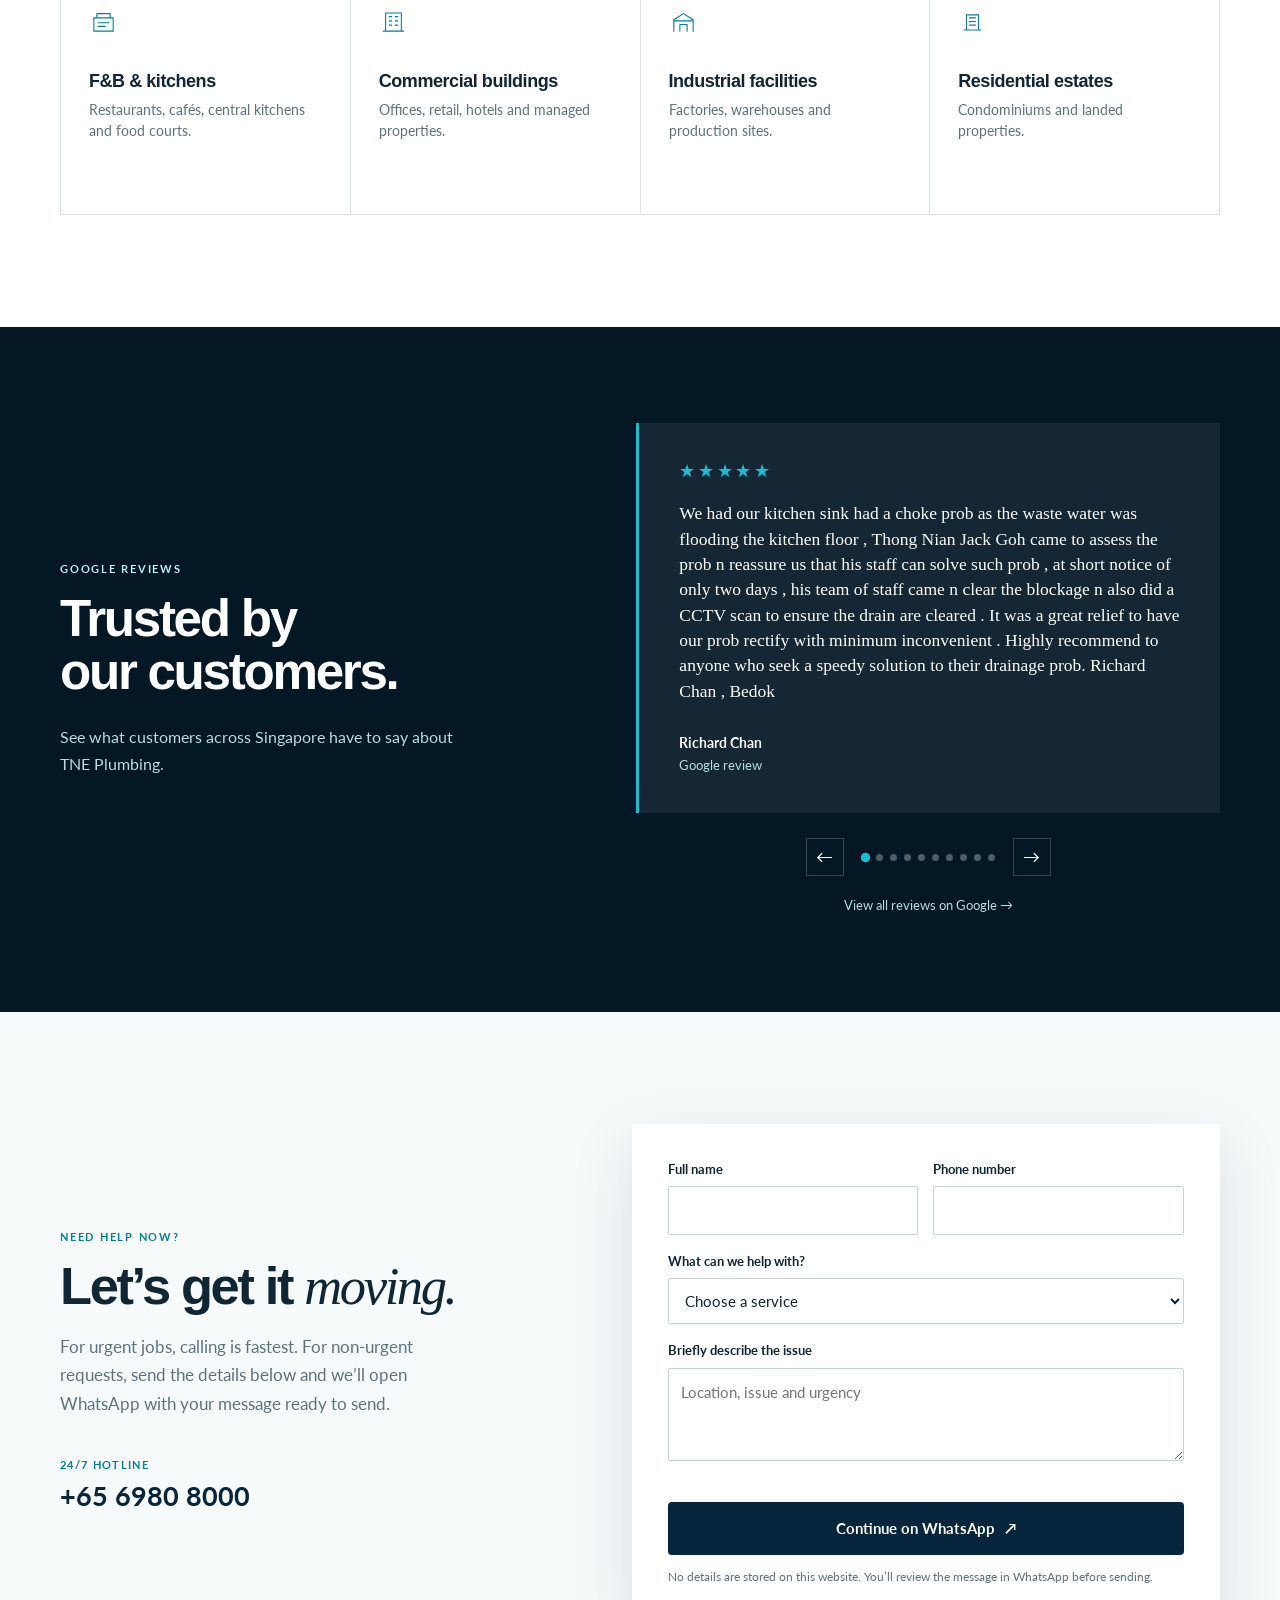
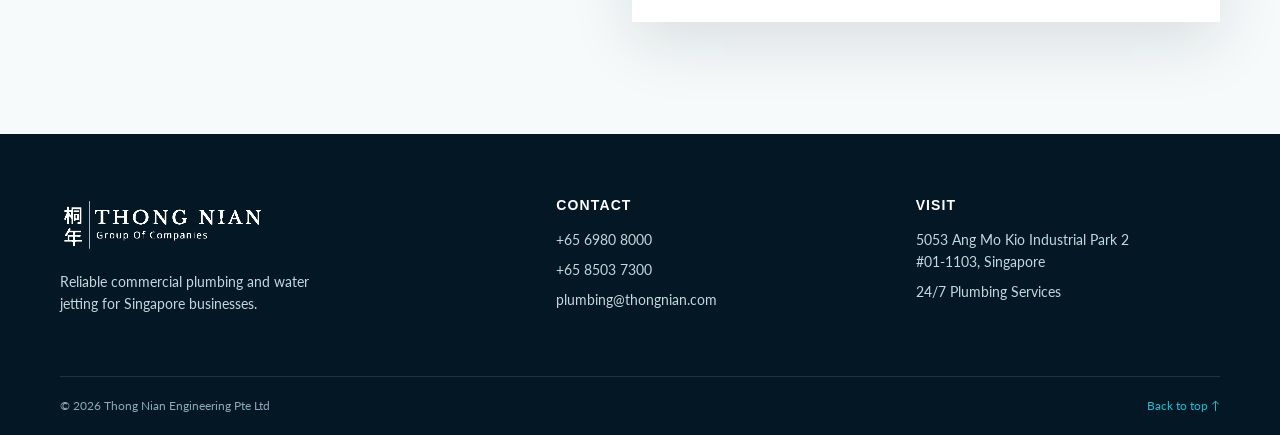
==== commit 8ccee149: "service carousel" ====
--- a/index.html
+++ b/index.html
@@ -285,7 +285,7 @@
             </div>
             <p>Explore our plumbing services for commercial sites, F&amp;B operations and homes. Find the right support for your property.</p>
           </div>
-          <div class="service-grid">
+          <div class="service-grid" id="service-carousel" tabindex="0" role="region" aria-label="Plumbing services, scroll horizontally to explore" data-service-carousel>
             <article class="service-card service-card-featured">
               <div class="service-icon" aria-hidden="true"><svg viewBox="0 0 48 48"><path d="M8 33c4-9 8-13 16-13s12 4 16 13M5 38h38M24 7v13M15 11l5 9m13-9-5 9"/></svg></div>
               <p class="service-number">01</p><h3>High-pressure jet cleaning</h3>
@@ -340,6 +340,13 @@
               <p>Planned kitchen drainage and plumbing care for restaurants and F&amp;B outlets.</p>
               <a href="restaurant-drain-cleaning-singapore/">Learn more<span class="sr-only"> about f&amp;b maintenance package</span> <span aria-hidden="true">→</span></a>
             </article>
+          </div>
+          <div class="service-carousel-controls" data-service-controls hidden>
+            <p class="service-carousel-status" data-service-status aria-live="polite" aria-atomic="true">Services 1–3 of 9</p>
+            <div class="service-carousel-buttons">
+              <button type="button" data-service-prev aria-label="Previous services" aria-controls="service-carousel">←</button>
+              <button type="button" data-service-next aria-label="Next services" aria-controls="service-carousel">→</button>
+            </div>
           </div>
         </div>
       </section>
--- a/styles.css
+++ b/styles.css
@@ -1,3 +1,6 @@
+@font-face { font-family: "Lato"; src: url("assets/fonts/Lato-Regular.ttf") format("truetype"); font-style: normal; font-weight: 400; font-display: swap; }
+@font-face { font-family: "Lato"; src: url("assets/fonts/Lato-Bold.ttf") format("truetype"); font-style: normal; font-weight: 700; font-display: swap; }
+
 :root {
   --navy: #06263d;
   --navy-deep: #031725;
@@ -14,7 +17,7 @@
 
 * { box-sizing: border-box; }
 html { scroll-behavior: smooth; }
-body { margin: 0; min-width: 320px; color: var(--ink); background: var(--white); font-family: Inter, ui-sans-serif, -apple-system, BlinkMacSystemFont, "Segoe UI", sans-serif; font-size: 16px; line-height: 1.5; }
+body { margin: 0; min-width: 320px; color: var(--ink); background: var(--white); font-family: "Lato", Inter, ui-sans-serif, -apple-system, BlinkMacSystemFont, "Segoe UI", sans-serif; font-size: 16px; line-height: 1.5; }
 a { color: inherit; }
 img { display: block; max-width: 100%; }
 button, input, select, textarea { font: inherit; }
@@ -29,7 +32,7 @@
 .eyebrow-light { color: #b9f1f6; }
 .eyebrow-blue { color: var(--blue); }
 h1, h2, h3, p { margin-top: 0; }
-h1, h2, h3 { font-weight: 760; letter-spacing: -.045em; line-height: 1.03; }
+h1, h2, h3 { font-family: Inter, ui-sans-serif, -apple-system, BlinkMacSystemFont, "Segoe UI", sans-serif; font-weight: 760; letter-spacing: -.045em; line-height: 1.03; }
 h1 { max-width: 680px; margin-bottom: 22px; font-size: clamp(52px, 7.2vw, 96px); }
 h2 { margin-bottom: 20px; font-size: clamp(38px, 4.1vw, 62px); }
 h3 { font-size: 23px; }
@@ -588,3 +591,31 @@
   .service-hero .button { white-space: normal; }
   .service-faq { padding: 22px; }
 }
+
+
+/* Horizontally scrollable services: three desktop cards, one mobile card. */
+.service-grid {
+  grid-template-columns: none;
+  grid-auto-flow: column;
+  grid-auto-columns: calc((100% - 36px) / 3);
+  overflow-x: auto;
+  scroll-snap-type: x mandatory;
+  overscroll-behavior-x: contain;
+  scrollbar-width: thin;
+  scrollbar-color: var(--blue) var(--sky);
+  padding-block: 6px 16px;
+}
+.service-grid .service-card { min-width: 0; scroll-snap-align: start; }
+.service-grid .service-card:hover { transform: none; box-shadow: none; }
+.service-grid:focus-visible { outline: 2px solid var(--blue); outline-offset: 4px; }
+.service-carousel-controls { display: flex; align-items: center; justify-content: space-between; gap: 20px; margin-top: 18px; }
+.service-carousel-controls[hidden] { display: none; }
+.service-carousel-status { margin: 0; color: var(--slate); font-size: 14px; }
+.service-carousel-buttons { display: flex; gap: 10px; }
+.service-carousel-buttons button { width: 48px; height: 48px; border: 1px solid var(--line); border-radius: 50%; color: var(--navy); background: var(--white); font-size: 24px; }
+.service-carousel-buttons button:hover:not(:disabled) { color: var(--white); background: var(--navy); }
+.service-carousel-buttons button:disabled { opacity: .35; cursor: default; }
+.service-carousel-buttons button:focus-visible { outline: 2px solid var(--blue); outline-offset: 3px; }
+@media (max-width: 720px) {
+  .service-grid { grid-auto-columns: 100%; }
+}
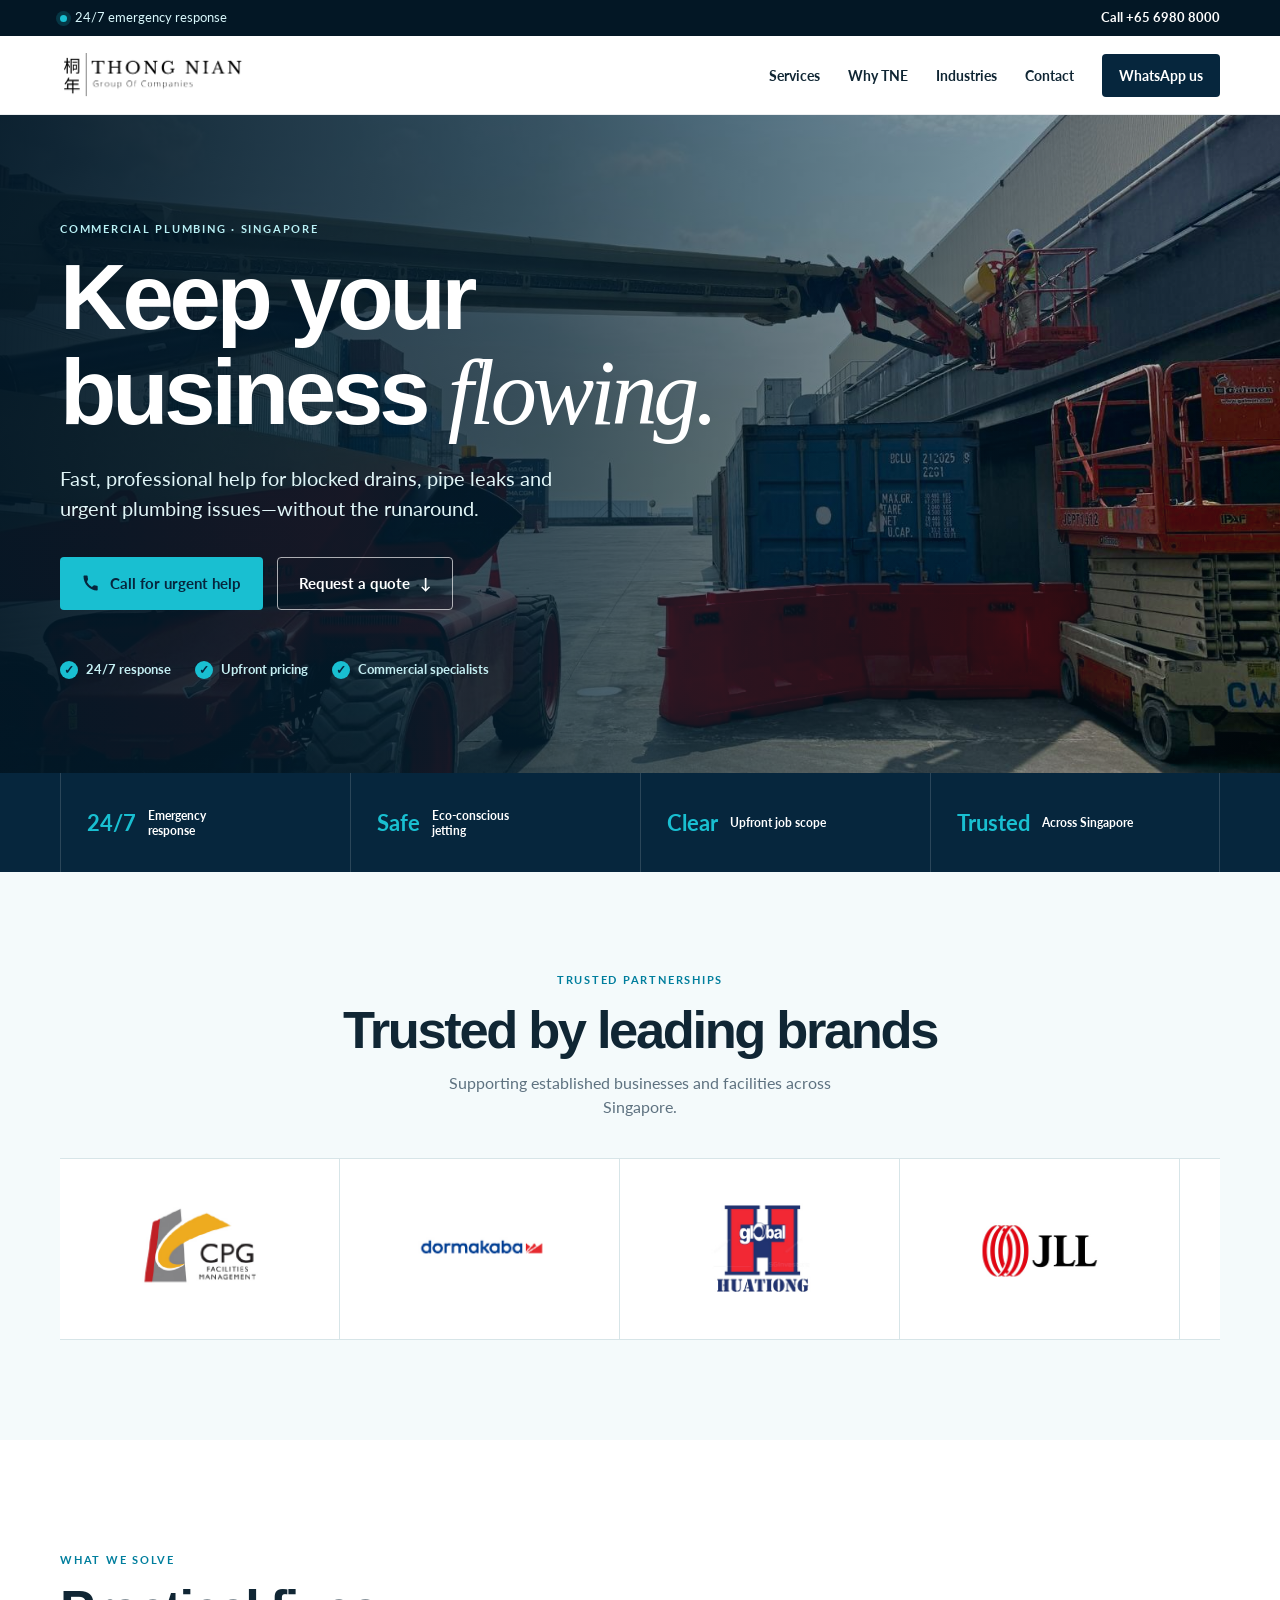
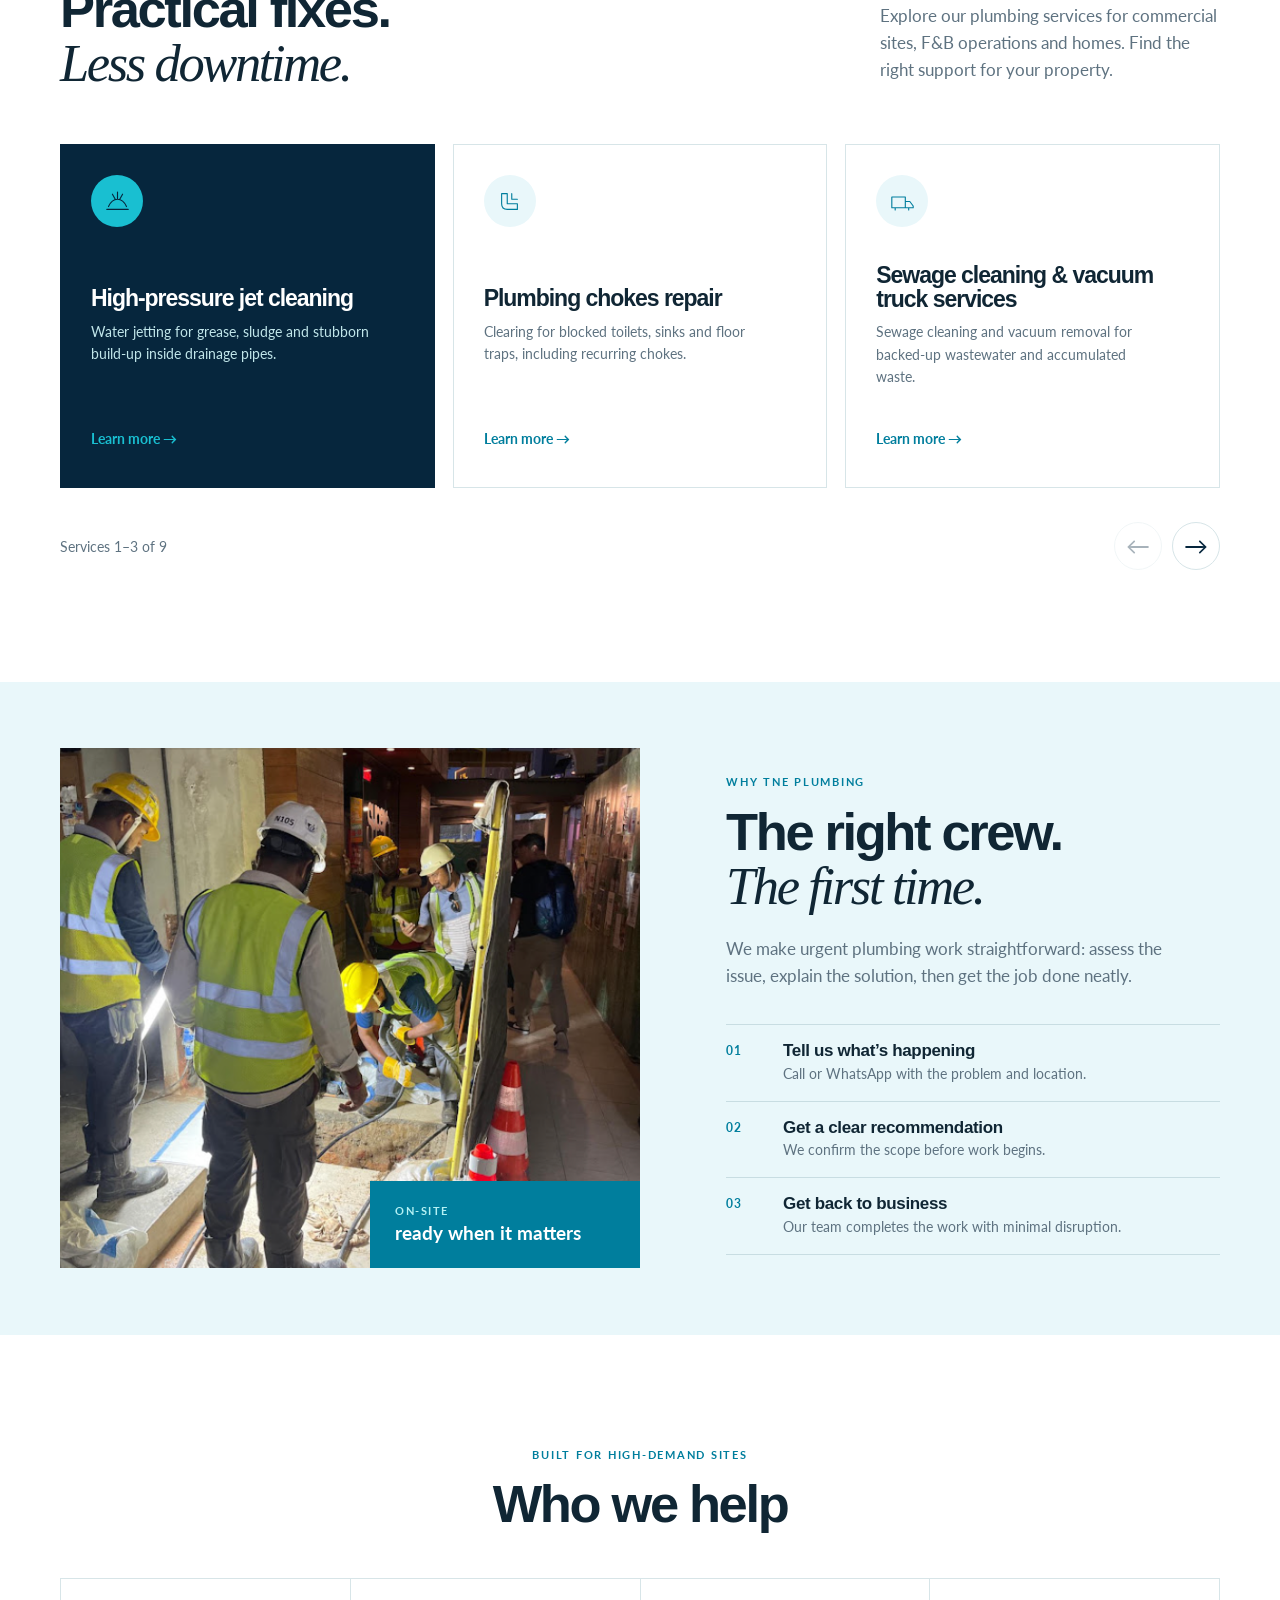
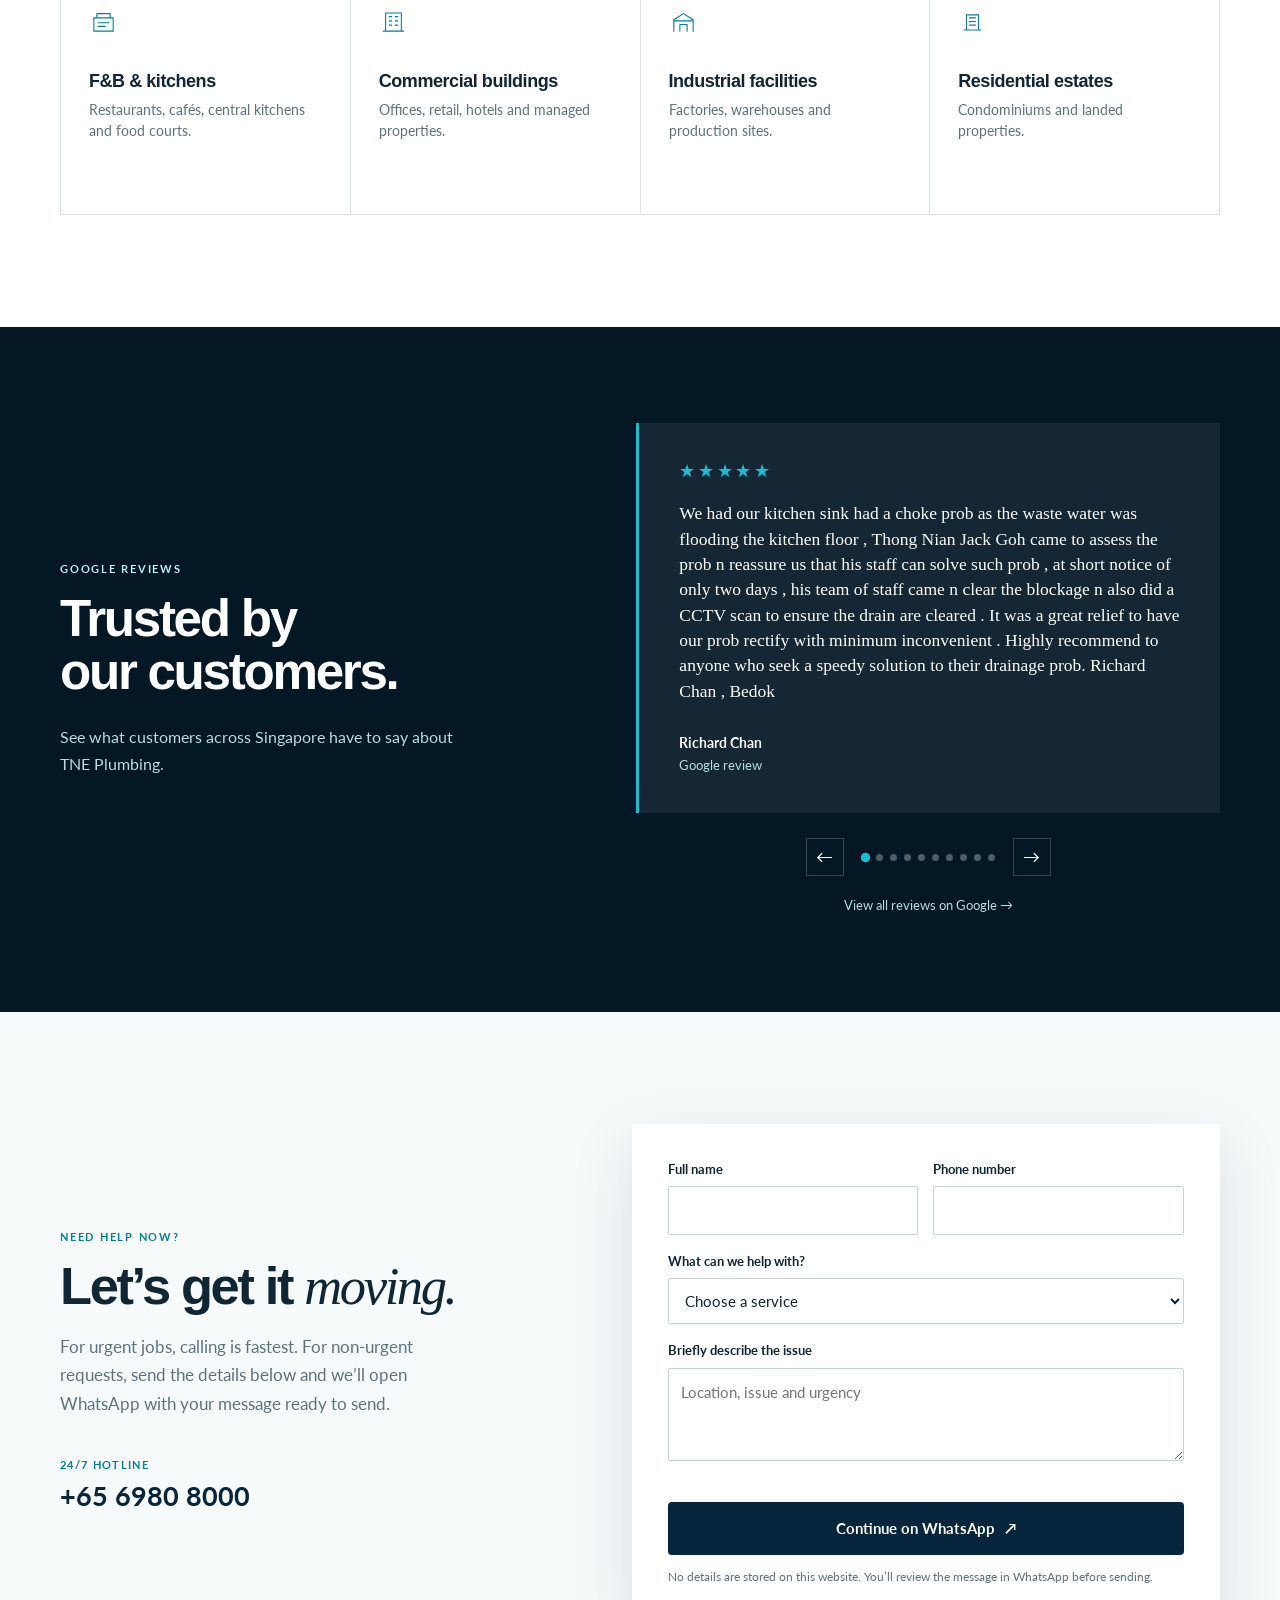
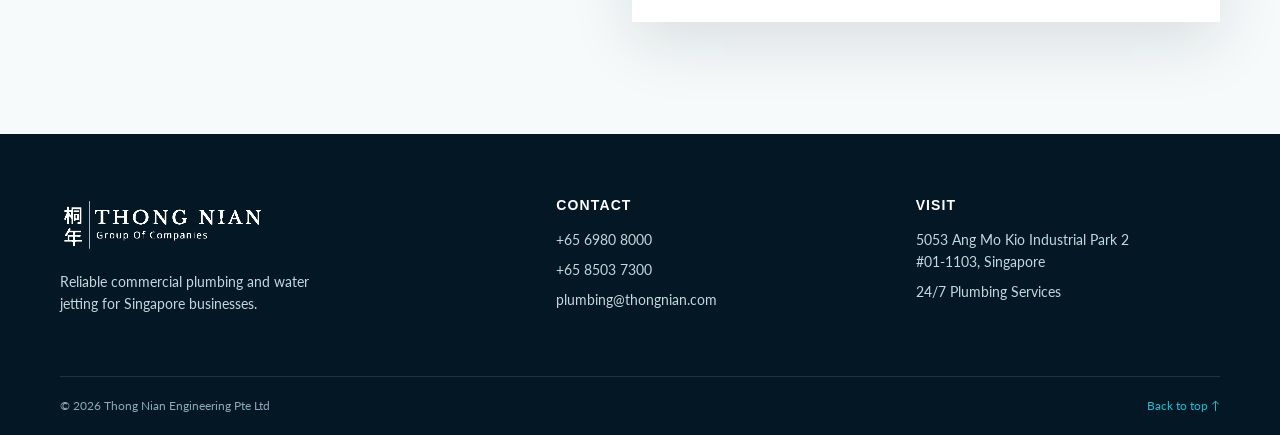
==== commit d661a97f: "Removed numbers" ====
--- a/index.html
+++ b/index.html
@@ -288,55 +288,55 @@
           <div class="service-grid" id="service-carousel" tabindex="0" role="region" aria-label="Plumbing services, scroll horizontally to explore" data-service-carousel>
             <article class="service-card service-card-featured">
               <div class="service-icon" aria-hidden="true"><svg viewBox="0 0 48 48"><path d="M8 33c4-9 8-13 16-13s12 4 16 13M5 38h38M24 7v13M15 11l5 9m13-9-5 9"/></svg></div>
-              <p class="service-number">01</p><h3>High-pressure jet cleaning</h3>
+              <h3>High-pressure jet cleaning</h3>
               <p>Water jetting for grease, sludge and stubborn build-up inside drainage pipes.</p>
               <a href="high-pressure-jet-cleaning-services/">Learn more<span class="sr-only"> about high-pressure jet cleaning</span> <span aria-hidden="true">→</span></a>
             </article>
             <article class="service-card">
               <div class="service-icon" aria-hidden="true"><svg viewBox="0 0 48 48"><path d="M10 10h10v18h18v10H20c-6 0-10-4-10-10ZM28 10v10h10"/></svg></div>
-              <p class="service-number">02</p><h3>Plumbing chokes repair</h3>
+              <h3>Plumbing chokes repair</h3>
               <p>Clearing for blocked toilets, sinks and floor traps, including recurring chokes.</p>
               <a href="plumbing-chokes-repair-services/">Learn more<span class="sr-only"> about plumbing chokes repair</span> <span aria-hidden="true">→</span></a>
             </article>
             <article class="service-card">
               <div class="service-icon" aria-hidden="true"><svg viewBox="0 0 48 48"><path d="M5 16h24v19H5ZM29 24h8l6 8v3H29M11 35v4m24-4v4"/></svg></div>
-              <p class="service-number">03</p><h3>Sewage cleaning &amp; vacuum truck services</h3>
+              <h3>Sewage cleaning &amp; vacuum truck services</h3>
               <p>Sewage cleaning and vacuum removal for backed-up wastewater and accumulated waste.</p>
               <a href="sewage-cleaning-vacuum-truck-services/">Learn more<span class="sr-only"> about sewage cleaning &amp; vacuum truck services</span> <span aria-hidden="true">→</span></a>
             </article>
             <article class="service-card">
               <div class="service-icon" aria-hidden="true"><svg viewBox="0 0 48 48"><path d="M8 12h32v24H8ZM14 18h20M14 24h20M14 30h20"/></svg></div>
-              <p class="service-number">04</p><h3>Commercial drain cleaning</h3>
+              <h3>Commercial drain cleaning</h3>
               <p>Drainage, grease trap and sump pit cleaning for busy commercial properties.</p>
               <a href="commercial-drain-cleaning-singapore/">Learn more<span class="sr-only"> about commercial drain cleaning</span> <span aria-hidden="true">→</span></a>
             </article>
             <article class="service-card">
               <div class="service-icon" aria-hidden="true"><svg viewBox="0 0 48 48"><path d="M10 40V8h28v32M17 16h4m6 0h4M17 24h4m6 0h4M20 40V32h8v8"/></svg></div>
-              <p class="service-number">05</p><h3>Commercial plumbing</h3>
+              <h3>Commercial plumbing</h3>
               <p>Repairs, installations and planned plumbing support for commercial premises.</p>
               <a href="commercial-plumbing-services/">Learn more<span class="sr-only"> about commercial plumbing</span> <span aria-hidden="true">→</span></a>
             </article>
             <article class="service-card">
               <div class="service-icon" aria-hidden="true"><svg viewBox="0 0 48 48"><path d="M8 20h8m16 0h8M16 12h16v24H16ZM24 17v14M8 16v8m32-8v8"/></svg></div>
-              <p class="service-number">06</p><h3>Pump system repair</h3>
+              <h3>Pump system repair</h3>
               <p>Assessment, repair and maintenance for water and sewage pump systems.</p>
               <a href="pump-system-repair-works/">Learn more<span class="sr-only"> about pump system repair</span> <span aria-hidden="true">→</span></a>
             </article>
             <article class="service-card">
               <div class="service-icon" aria-hidden="true"><svg viewBox="0 0 48 48"><path d="M7 12h12v15h22v10H19c-7 0-12-5-12-12ZM30 6c0 0-5 6-5 9a5 5 0 0 0 10 0c0-3-5-9-5-9"/></svg></div>
-              <p class="service-number">07</p><h3>Water pipe leak repair &amp; repiping</h3>
+              <h3>Water pipe leak repair &amp; repiping</h3>
               <p>Leak repairs and partial or full pipe replacement for homes and businesses.</p>
               <a href="water-pipe-leak-repair-repiping/">Learn more<span class="sr-only"> about water pipe leak repair &amp; repiping</span> <span aria-hidden="true">→</span></a>
             </article>
             <article class="service-card">
               <div class="service-icon" aria-hidden="true"><svg viewBox="0 0 48 48"><path d="M7 23h34l-4 12H11ZM16 23V11h10v5M15 35v6m18-6v6"/></svg></div>
-              <p class="service-number">08</p><h3>Bathroom plumbing fixtures installation</h3>
+              <h3>Bathroom plumbing fixtures installation</h3>
               <p>Installation and replacement of toilet bowls, basins, taps and shower fittings.</p>
               <a href="bathroom-plumbing-fixtures-installation/">Learn more<span class="sr-only"> about bathroom plumbing fixtures installation</span> <span aria-hidden="true">→</span></a>
             </article>
             <article class="service-card">
               <div class="service-icon" aria-hidden="true"><svg viewBox="0 0 48 48"><path d="M9 12h30v29H9ZM16 7v10m16-10v10M9 22h30M16 31l5 4 10-8"/></svg></div>
-              <p class="service-number">09</p><h3>F&amp;B maintenance package</h3>
+              <h3>F&amp;B maintenance package</h3>
               <p>Planned kitchen drainage and plumbing care for restaurants and F&amp;B outlets.</p>
               <a href="restaurant-drain-cleaning-singapore/">Learn more<span class="sr-only"> about f&amp;b maintenance package</span> <span aria-hidden="true">→</span></a>
             </article>
--- a/styles.css
+++ b/styles.css
@@ -138,11 +138,9 @@
 .service-icon { width: 52px; height: 52px; display: grid; place-items: center; margin-bottom: auto; color: var(--blue); background: var(--sky); border-radius: 50%; }
 .service-card-featured .service-icon { color: var(--navy); background: var(--aqua); }
 .service-icon svg { width: 27px; height: 27px; fill: none; stroke: currentColor; stroke-width: 2; stroke-linecap: round; stroke-linejoin: round; }
-.service-number { position: absolute; top: 31px; right: 28px; margin: 0; color: #abc0c9; font-size: 12px; font-weight: 800; letter-spacing: .08em; }
-.service-card-featured .service-number { color: #a3e4e9; }
 .service-card h3 { margin: 27px 0 10px; }
-.service-card p:not(.service-number) { max-width: 290px; margin-bottom: 22px; color: var(--slate); font-size: 14px; line-height: 1.6; }
-.service-card-featured p:not(.service-number) { color: #c1e6ea; }
+.service-card p { max-width: 290px; margin-bottom: 22px; color: var(--slate); font-size: 14px; line-height: 1.6; }
+.service-card-featured p { color: #c1e6ea; }
 .service-card a { margin-top: auto; color: var(--blue); font-size: 14px; font-weight: 800; text-decoration: none; }
 .service-card-featured a { color: var(--aqua); }
 
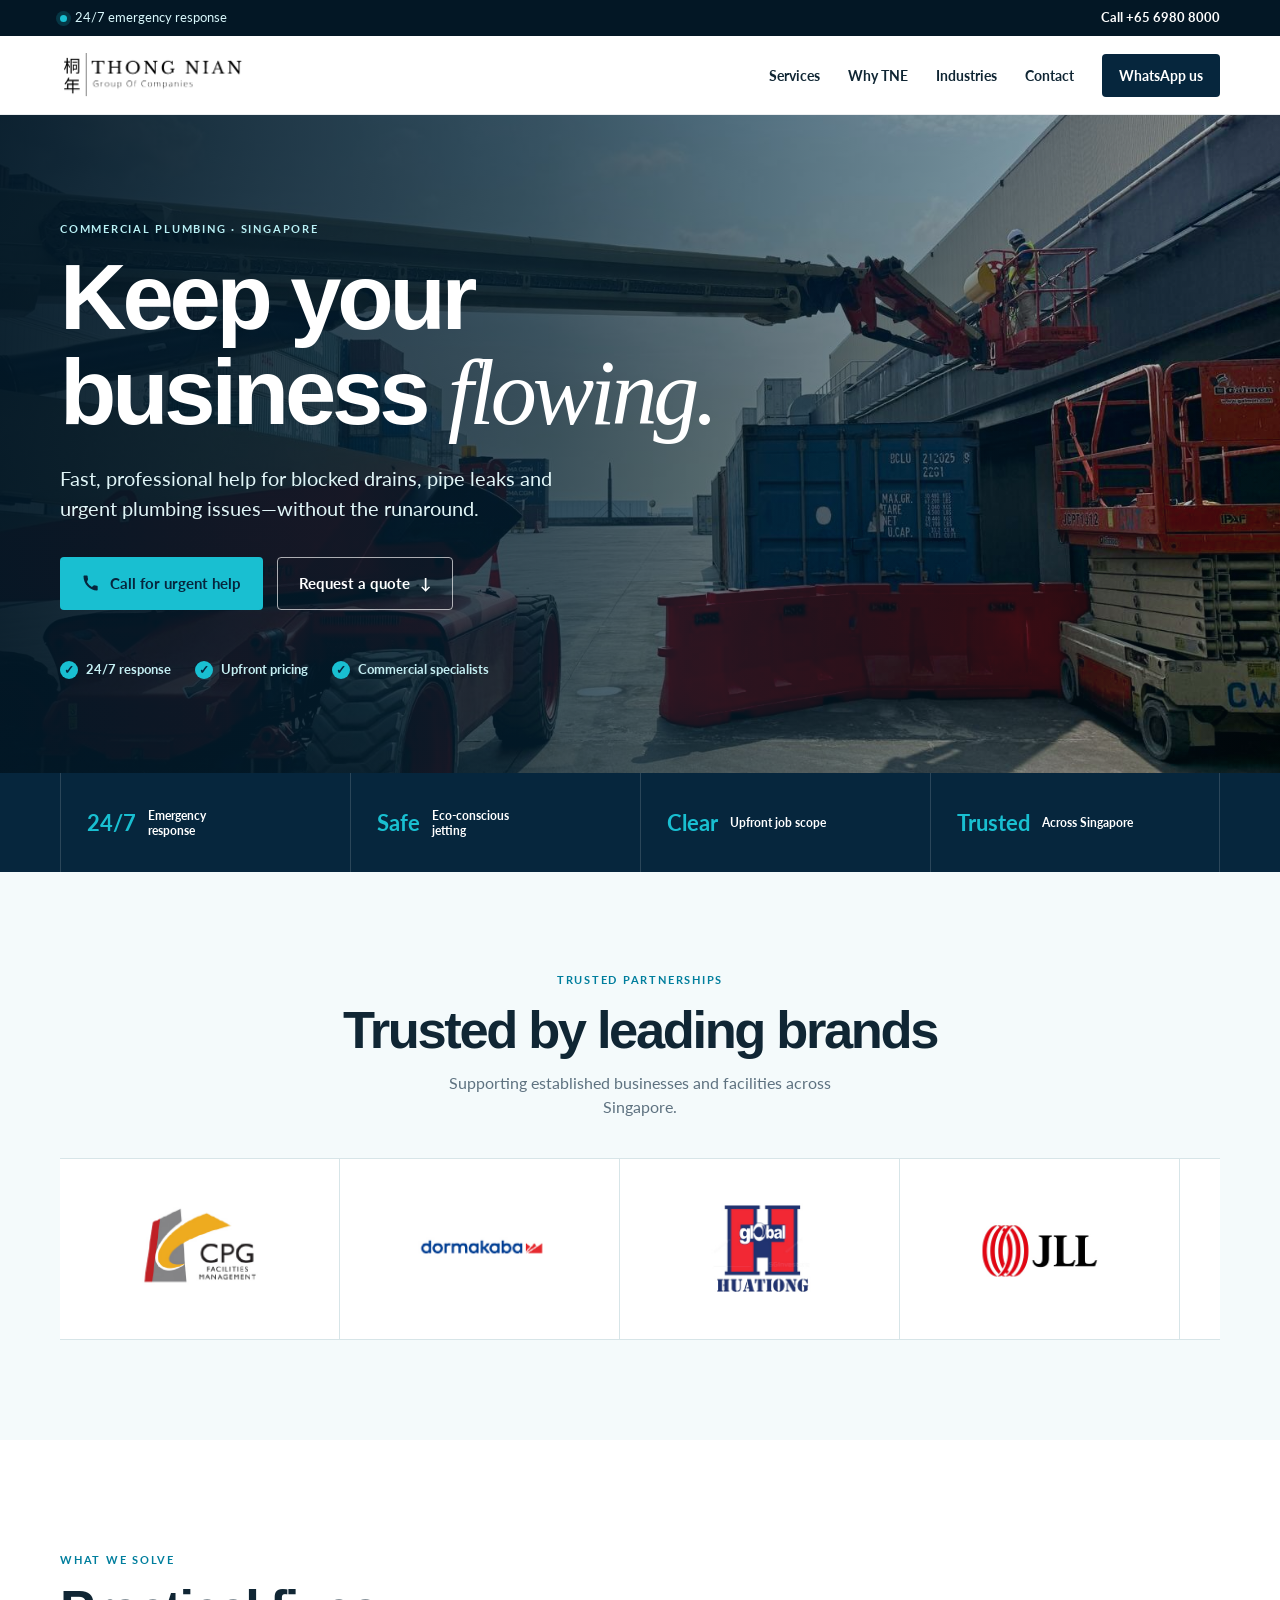
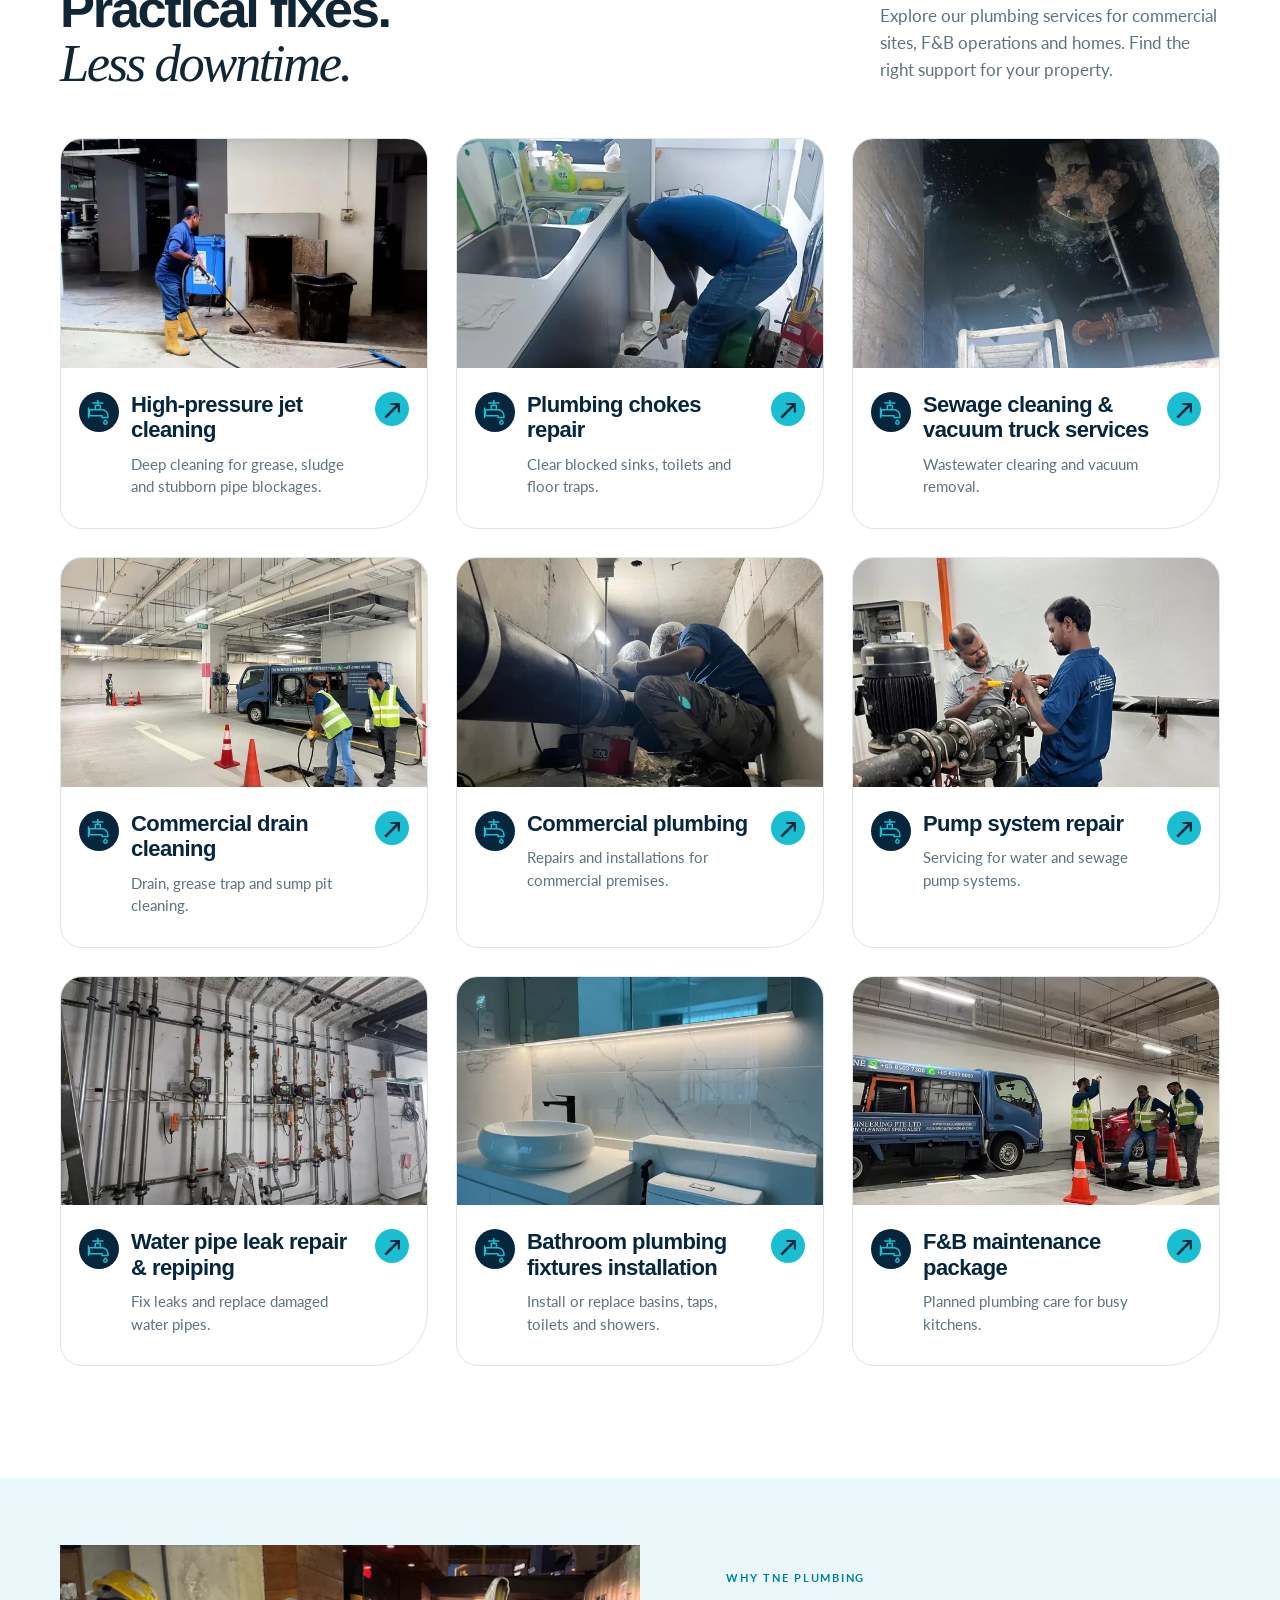
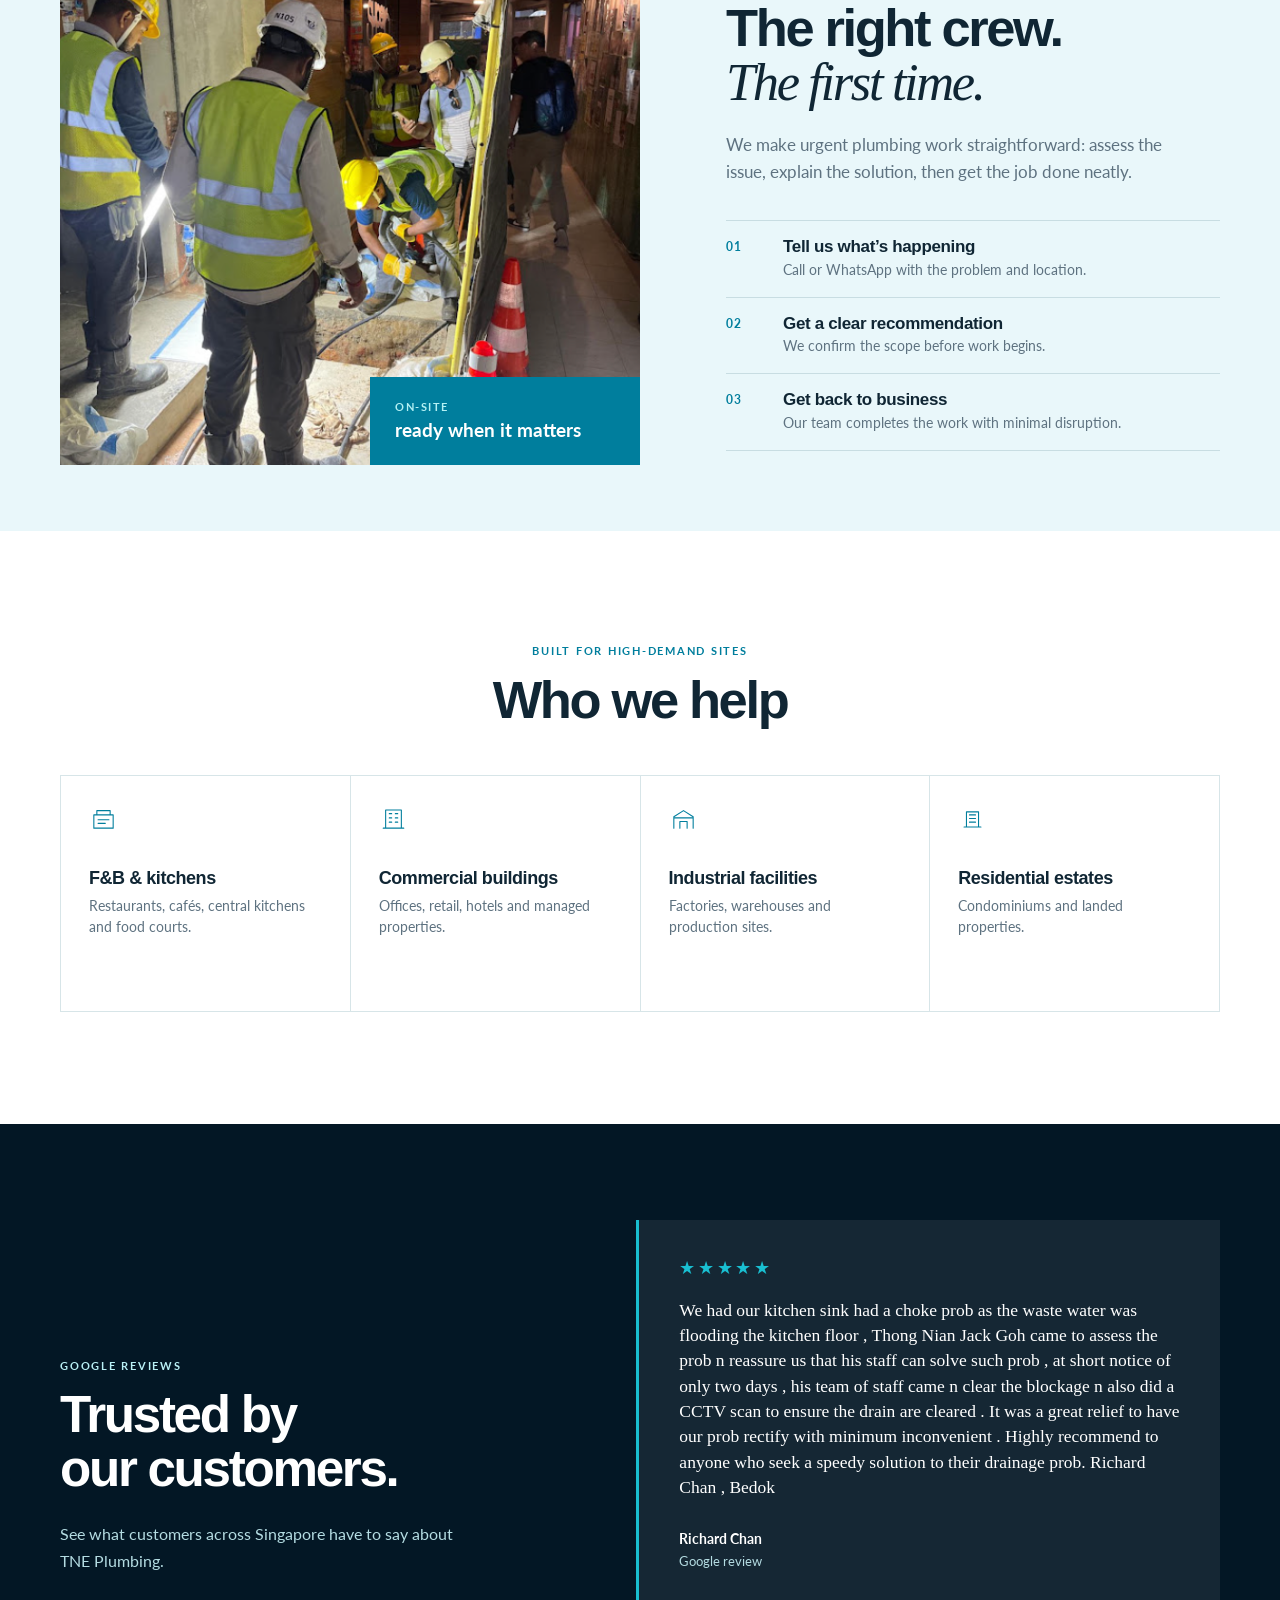
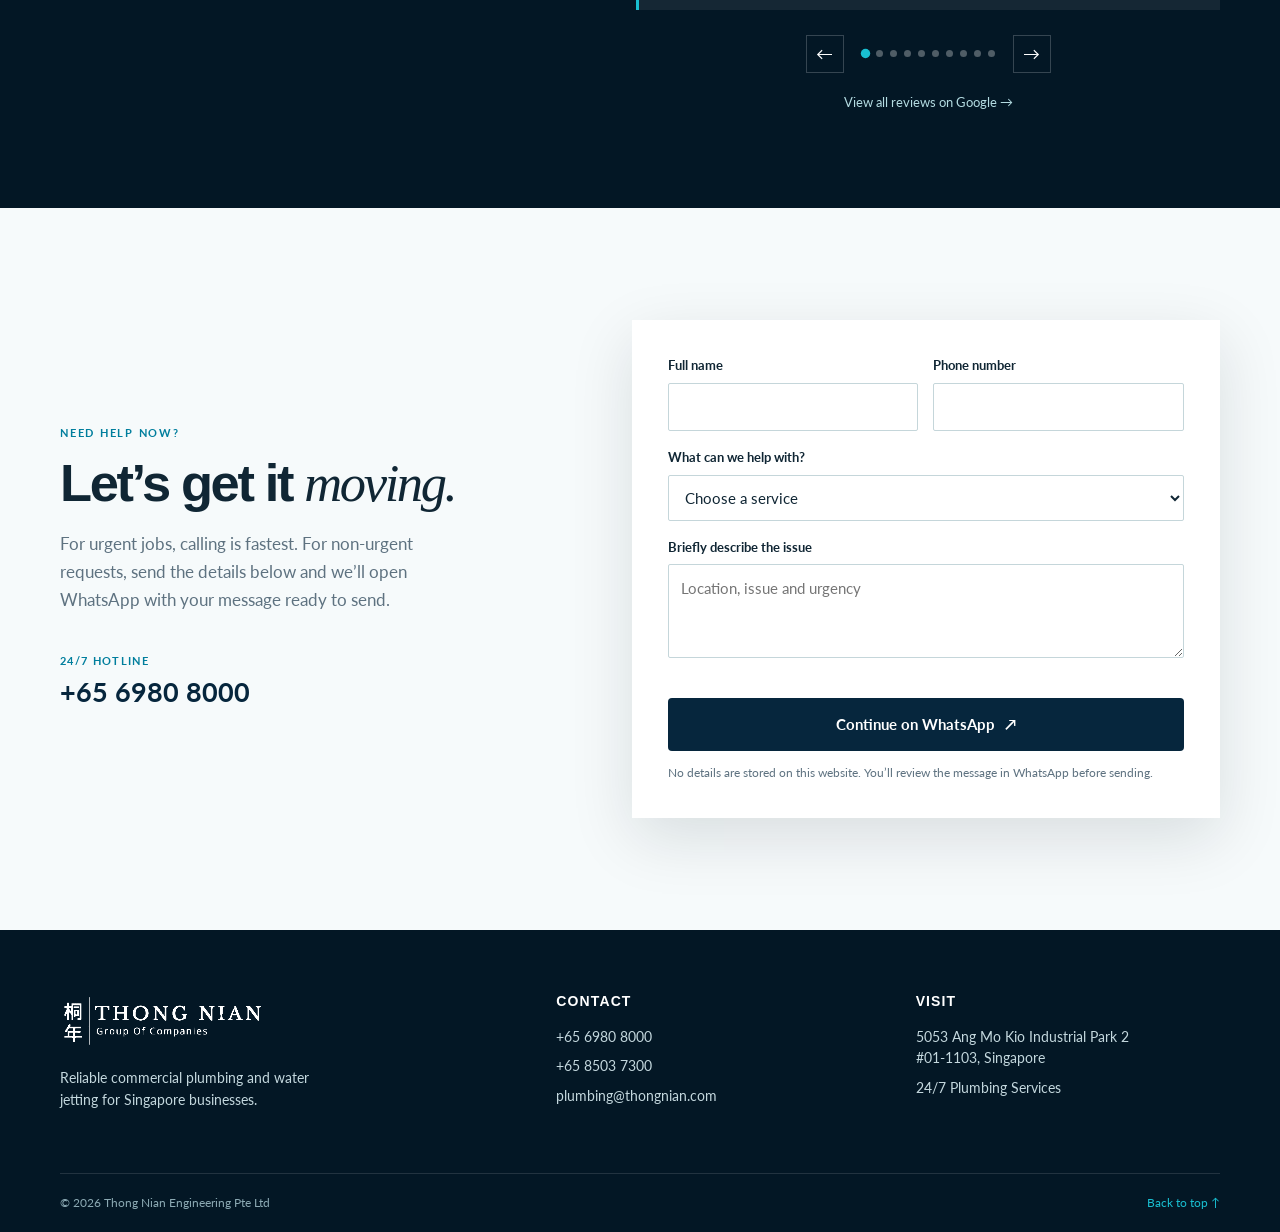
==== commit edba15f7: "changed service cards layout" ====
--- a/index.html
+++ b/index.html
@@ -285,68 +285,97 @@
             </div>
             <p>Explore our plumbing services for commercial sites, F&amp;B operations and homes. Find the right support for your property.</p>
           </div>
-          <div class="service-grid" id="service-carousel" tabindex="0" role="region" aria-label="Plumbing services, scroll horizontally to explore" data-service-carousel>
-            <article class="service-card service-card-featured">
-              <div class="service-icon" aria-hidden="true"><svg viewBox="0 0 48 48"><path d="M8 33c4-9 8-13 16-13s12 4 16 13M5 38h38M24 7v13M15 11l5 9m13-9-5 9"/></svg></div>
-              <h3>High-pressure jet cleaning</h3>
-              <p>Water jetting for grease, sludge and stubborn build-up inside drainage pipes.</p>
-              <a href="high-pressure-jet-cleaning-services/">Learn more<span class="sr-only"> about high-pressure jet cleaning</span> <span aria-hidden="true">→</span></a>
-            </article>
-            <article class="service-card">
-              <div class="service-icon" aria-hidden="true"><svg viewBox="0 0 48 48"><path d="M10 10h10v18h18v10H20c-6 0-10-4-10-10ZM28 10v10h10"/></svg></div>
-              <h3>Plumbing chokes repair</h3>
-              <p>Clearing for blocked toilets, sinks and floor traps, including recurring chokes.</p>
-              <a href="plumbing-chokes-repair-services/">Learn more<span class="sr-only"> about plumbing chokes repair</span> <span aria-hidden="true">→</span></a>
-            </article>
-            <article class="service-card">
-              <div class="service-icon" aria-hidden="true"><svg viewBox="0 0 48 48"><path d="M5 16h24v19H5ZM29 24h8l6 8v3H29M11 35v4m24-4v4"/></svg></div>
-              <h3>Sewage cleaning &amp; vacuum truck services</h3>
-              <p>Sewage cleaning and vacuum removal for backed-up wastewater and accumulated waste.</p>
-              <a href="sewage-cleaning-vacuum-truck-services/">Learn more<span class="sr-only"> about sewage cleaning &amp; vacuum truck services</span> <span aria-hidden="true">→</span></a>
-            </article>
-            <article class="service-card">
-              <div class="service-icon" aria-hidden="true"><svg viewBox="0 0 48 48"><path d="M8 12h32v24H8ZM14 18h20M14 24h20M14 30h20"/></svg></div>
-              <h3>Commercial drain cleaning</h3>
-              <p>Drainage, grease trap and sump pit cleaning for busy commercial properties.</p>
-              <a href="commercial-drain-cleaning-singapore/">Learn more<span class="sr-only"> about commercial drain cleaning</span> <span aria-hidden="true">→</span></a>
-            </article>
-            <article class="service-card">
-              <div class="service-icon" aria-hidden="true"><svg viewBox="0 0 48 48"><path d="M10 40V8h28v32M17 16h4m6 0h4M17 24h4m6 0h4M20 40V32h8v8"/></svg></div>
-              <h3>Commercial plumbing</h3>
-              <p>Repairs, installations and planned plumbing support for commercial premises.</p>
-              <a href="commercial-plumbing-services/">Learn more<span class="sr-only"> about commercial plumbing</span> <span aria-hidden="true">→</span></a>
-            </article>
-            <article class="service-card">
-              <div class="service-icon" aria-hidden="true"><svg viewBox="0 0 48 48"><path d="M8 20h8m16 0h8M16 12h16v24H16ZM24 17v14M8 16v8m32-8v8"/></svg></div>
-              <h3>Pump system repair</h3>
-              <p>Assessment, repair and maintenance for water and sewage pump systems.</p>
-              <a href="pump-system-repair-works/">Learn more<span class="sr-only"> about pump system repair</span> <span aria-hidden="true">→</span></a>
-            </article>
-            <article class="service-card">
-              <div class="service-icon" aria-hidden="true"><svg viewBox="0 0 48 48"><path d="M7 12h12v15h22v10H19c-7 0-12-5-12-12ZM30 6c0 0-5 6-5 9a5 5 0 0 0 10 0c0-3-5-9-5-9"/></svg></div>
-              <h3>Water pipe leak repair &amp; repiping</h3>
-              <p>Leak repairs and partial or full pipe replacement for homes and businesses.</p>
-              <a href="water-pipe-leak-repair-repiping/">Learn more<span class="sr-only"> about water pipe leak repair &amp; repiping</span> <span aria-hidden="true">→</span></a>
-            </article>
-            <article class="service-card">
-              <div class="service-icon" aria-hidden="true"><svg viewBox="0 0 48 48"><path d="M7 23h34l-4 12H11ZM16 23V11h10v5M15 35v6m18-6v6"/></svg></div>
-              <h3>Bathroom plumbing fixtures installation</h3>
-              <p>Installation and replacement of toilet bowls, basins, taps and shower fittings.</p>
-              <a href="bathroom-plumbing-fixtures-installation/">Learn more<span class="sr-only"> about bathroom plumbing fixtures installation</span> <span aria-hidden="true">→</span></a>
-            </article>
-            <article class="service-card">
-              <div class="service-icon" aria-hidden="true"><svg viewBox="0 0 48 48"><path d="M9 12h30v29H9ZM16 7v10m16-10v10M9 22h30M16 31l5 4 10-8"/></svg></div>
-              <h3>F&amp;B maintenance package</h3>
-              <p>Planned kitchen drainage and plumbing care for restaurants and F&amp;B outlets.</p>
-              <a href="restaurant-drain-cleaning-singapore/">Learn more<span class="sr-only"> about f&amp;b maintenance package</span> <span aria-hidden="true">→</span></a>
-            </article>
-          </div>
-          <div class="service-carousel-controls" data-service-controls hidden>
-            <p class="service-carousel-status" data-service-status aria-live="polite" aria-atomic="true">Services 1–3 of 9</p>
-            <div class="service-carousel-buttons">
-              <button type="button" data-service-prev aria-label="Previous services" aria-controls="service-carousel">←</button>
-              <button type="button" data-service-next aria-label="Next services" aria-controls="service-carousel">→</button>
-            </div>
+          <div class="service-grid">
+            <article class="service-card service-photo-card">
+              <a class="service-card-link" href="high-pressure-jet-cleaning-services/index.html" aria-labelledby="service-card-title-0">
+                <div class="service-card-photo"><img src="assets/services/high-pressure-jet-cleaning-services.webp" srcset="assets/services/high-pressure-jet-cleaning-services-640.webp 640w, assets/services/high-pressure-jet-cleaning-services.webp 1200w" sizes="(max-width: 620px) 100vw, (max-width: 1000px) 50vw, 33vw" alt="Technician using a high-pressure water jet to clean a floor drain" width="1200" height="746" loading="lazy" decoding="async" /></div>
+                <div class="service-card-body">
+                  <span class="service-tap-icon" aria-hidden="true"><svg viewBox="0 0 32 32" fill="none" stroke="currentColor" stroke-width="1.8" stroke-linecap="round" stroke-linejoin="round"><path d="M4 14h15a7 7 0 0 1 7 7v2h-7v-2H4zM11 14V9h6v5M8 6h12M14 3v6M3 12v11M23 26s-2 2-2 3a2 2 0 0 0 4 0c0-1-2-3-2-3Z"/></svg></span>
+                  <div class="service-card-copy"><h3 id="service-card-title-0">High-pressure jet cleaning</h3><p>Deep cleaning for grease, sludge and stubborn pipe blockages.</p></div>
+                  <span class="service-card-arrow" aria-hidden="true">↗</span>
+                </div>
+              </a>
+            </article>
+            <article class="service-card service-photo-card">
+              <a class="service-card-link" href="plumbing-chokes-repair-services/index.html" aria-labelledby="service-card-title-1">
+                <div class="service-card-photo"><img src="assets/services/plumbing-chokes-repair-services.webp" srcset="assets/services/plumbing-chokes-repair-services-640.webp 640w, assets/services/plumbing-chokes-repair-services.webp 696w" sizes="(max-width: 620px) 100vw, (max-width: 1000px) 50vw, 33vw" alt="Plumber working on pipework beneath a kitchen sink" width="696" height="512" loading="lazy" decoding="async" /></div>
+                <div class="service-card-body">
+                  <span class="service-tap-icon" aria-hidden="true"><svg viewBox="0 0 32 32" fill="none" stroke="currentColor" stroke-width="1.8" stroke-linecap="round" stroke-linejoin="round"><path d="M4 14h15a7 7 0 0 1 7 7v2h-7v-2H4zM11 14V9h6v5M8 6h12M14 3v6M3 12v11M23 26s-2 2-2 3a2 2 0 0 0 4 0c0-1-2-3-2-3Z"/></svg></span>
+                  <div class="service-card-copy"><h3 id="service-card-title-1">Plumbing chokes repair</h3><p>Clear blocked sinks, toilets and floor traps.</p></div>
+                  <span class="service-card-arrow" aria-hidden="true">↗</span>
+                </div>
+              </a>
+            </article>
+            <article class="service-card service-photo-card">
+              <a class="service-card-link" href="sewage-cleaning-vacuum-truck-services/index.html" aria-labelledby="service-card-title-2">
+                <div class="service-card-photo"><img src="assets/services/sewage-cleaning-vacuum-truck-services.webp" srcset="assets/services/sewage-cleaning-vacuum-truck-services-640.webp 640w, assets/services/sewage-cleaning-vacuum-truck-services.webp 1200w" sizes="(max-width: 620px) 100vw, (max-width: 1000px) 50vw, 33vw" alt="Open wastewater chamber with pipework and accumulated wastewater" width="1200" height="742" loading="lazy" decoding="async" /></div>
+                <div class="service-card-body">
+                  <span class="service-tap-icon" aria-hidden="true"><svg viewBox="0 0 32 32" fill="none" stroke="currentColor" stroke-width="1.8" stroke-linecap="round" stroke-linejoin="round"><path d="M4 14h15a7 7 0 0 1 7 7v2h-7v-2H4zM11 14V9h6v5M8 6h12M14 3v6M3 12v11M23 26s-2 2-2 3a2 2 0 0 0 4 0c0-1-2-3-2-3Z"/></svg></span>
+                  <div class="service-card-copy"><h3 id="service-card-title-2">Sewage cleaning &amp; vacuum truck services</h3><p>Wastewater clearing and vacuum removal.</p></div>
+                  <span class="service-card-arrow" aria-hidden="true">↗</span>
+                </div>
+              </a>
+            </article>
+            <article class="service-card service-photo-card">
+              <a class="service-card-link" href="commercial-drain-cleaning-singapore/index.html" aria-labelledby="service-card-title-3">
+                <div class="service-card-photo"><img src="assets/services/commercial-drain-cleaning-singapore.webp" srcset="assets/services/commercial-drain-cleaning-singapore-640.webp 640w, assets/services/commercial-drain-cleaning-singapore.webp 1200w" sizes="(max-width: 620px) 100vw, (max-width: 1000px) 50vw, 33vw" alt="Drain cleaning team with hose equipment beside a service truck" width="1200" height="900" loading="lazy" decoding="async" /></div>
+                <div class="service-card-body">
+                  <span class="service-tap-icon" aria-hidden="true"><svg viewBox="0 0 32 32" fill="none" stroke="currentColor" stroke-width="1.8" stroke-linecap="round" stroke-linejoin="round"><path d="M4 14h15a7 7 0 0 1 7 7v2h-7v-2H4zM11 14V9h6v5M8 6h12M14 3v6M3 12v11M23 26s-2 2-2 3a2 2 0 0 0 4 0c0-1-2-3-2-3Z"/></svg></span>
+                  <div class="service-card-copy"><h3 id="service-card-title-3">Commercial drain cleaning</h3><p>Drain, grease trap and sump pit cleaning.</p></div>
+                  <span class="service-card-arrow" aria-hidden="true">↗</span>
+                </div>
+              </a>
+            </article>
+            <article class="service-card service-photo-card">
+              <a class="service-card-link" href="commercial-plumbing-services/index.html" aria-labelledby="service-card-title-4">
+                <div class="service-card-photo"><img src="assets/services/commercial-plumbing-services.webp" srcset="assets/services/commercial-plumbing-services-640.webp 640w, assets/services/commercial-plumbing-services.webp 1200w" sizes="(max-width: 620px) 100vw, (max-width: 1000px) 50vw, 33vw" alt="Technician working on large pipework inside a commercial building" width="1200" height="900" loading="lazy" decoding="async" /></div>
+                <div class="service-card-body">
+                  <span class="service-tap-icon" aria-hidden="true"><svg viewBox="0 0 32 32" fill="none" stroke="currentColor" stroke-width="1.8" stroke-linecap="round" stroke-linejoin="round"><path d="M4 14h15a7 7 0 0 1 7 7v2h-7v-2H4zM11 14V9h6v5M8 6h12M14 3v6M3 12v11M23 26s-2 2-2 3a2 2 0 0 0 4 0c0-1-2-3-2-3Z"/></svg></span>
+                  <div class="service-card-copy"><h3 id="service-card-title-4">Commercial plumbing</h3><p>Repairs and installations for commercial premises.</p></div>
+                  <span class="service-card-arrow" aria-hidden="true">↗</span>
+                </div>
+              </a>
+            </article>
+            <article class="service-card service-photo-card">
+              <a class="service-card-link" href="pump-system-repair-works/index.html" aria-labelledby="service-card-title-5">
+                <div class="service-card-photo"><img src="assets/services/pump-system-repair-works.webp" srcset="assets/services/pump-system-repair-works-640.webp 640w, assets/services/pump-system-repair-works.webp 1200w" sizes="(max-width: 620px) 100vw, (max-width: 1000px) 50vw, 33vw" alt="Two technicians inspecting a pump and connected pipework" width="1200" height="743" loading="lazy" decoding="async" /></div>
+                <div class="service-card-body">
+                  <span class="service-tap-icon" aria-hidden="true"><svg viewBox="0 0 32 32" fill="none" stroke="currentColor" stroke-width="1.8" stroke-linecap="round" stroke-linejoin="round"><path d="M4 14h15a7 7 0 0 1 7 7v2h-7v-2H4zM11 14V9h6v5M8 6h12M14 3v6M3 12v11M23 26s-2 2-2 3a2 2 0 0 0 4 0c0-1-2-3-2-3Z"/></svg></span>
+                  <div class="service-card-copy"><h3 id="service-card-title-5">Pump system repair</h3><p>Servicing for water and sewage pump systems.</p></div>
+                  <span class="service-card-arrow" aria-hidden="true">↗</span>
+                </div>
+              </a>
+            </article>
+            <article class="service-card service-photo-card">
+              <a class="service-card-link" href="water-pipe-leak-repair-repiping/index.html" aria-labelledby="service-card-title-6">
+                <div class="service-card-photo"><img src="assets/services/water-pipe-leak-repair-repiping.webp" srcset="assets/services/water-pipe-leak-repair-repiping-640.webp 640w, assets/services/water-pipe-leak-repair-repiping.webp 1080w" sizes="(max-width: 620px) 100vw, (max-width: 1000px) 50vw, 33vw" alt="Installed water pipes, valves and meters along a wall" width="1080" height="669" loading="lazy" decoding="async" /></div>
+                <div class="service-card-body">
+                  <span class="service-tap-icon" aria-hidden="true"><svg viewBox="0 0 32 32" fill="none" stroke="currentColor" stroke-width="1.8" stroke-linecap="round" stroke-linejoin="round"><path d="M4 14h15a7 7 0 0 1 7 7v2h-7v-2H4zM11 14V9h6v5M8 6h12M14 3v6M3 12v11M23 26s-2 2-2 3a2 2 0 0 0 4 0c0-1-2-3-2-3Z"/></svg></span>
+                  <div class="service-card-copy"><h3 id="service-card-title-6">Water pipe leak repair &amp; repiping</h3><p>Fix leaks and replace damaged water pipes.</p></div>
+                  <span class="service-card-arrow" aria-hidden="true">↗</span>
+                </div>
+              </a>
+            </article>
+            <article class="service-card service-photo-card">
+              <a class="service-card-link" href="bathroom-plumbing-fixtures-installation/index.html" aria-labelledby="service-card-title-7">
+                <div class="service-card-photo"><img src="assets/services/bathroom-plumbing-fixtures-installation.webp" srcset="assets/services/bathroom-plumbing-fixtures-installation-640.webp 640w, assets/services/bathroom-plumbing-fixtures-installation.webp 1024w" sizes="(max-width: 620px) 100vw, (max-width: 1000px) 50vw, 33vw" alt="Bathroom with a vessel basin, mixer tap and toilet" width="1024" height="634" loading="lazy" decoding="async" /></div>
+                <div class="service-card-body">
+                  <span class="service-tap-icon" aria-hidden="true"><svg viewBox="0 0 32 32" fill="none" stroke="currentColor" stroke-width="1.8" stroke-linecap="round" stroke-linejoin="round"><path d="M4 14h15a7 7 0 0 1 7 7v2h-7v-2H4zM11 14V9h6v5M8 6h12M14 3v6M3 12v11M23 26s-2 2-2 3a2 2 0 0 0 4 0c0-1-2-3-2-3Z"/></svg></span>
+                  <div class="service-card-copy"><h3 id="service-card-title-7">Bathroom plumbing fixtures installation</h3><p>Install or replace basins, taps, toilets and showers.</p></div>
+                  <span class="service-card-arrow" aria-hidden="true">↗</span>
+                </div>
+              </a>
+            </article>
+            <article class="service-card service-photo-card">
+              <a class="service-card-link" href="restaurant-drain-cleaning-singapore/index.html" aria-labelledby="service-card-title-8">
+                <div class="service-card-photo"><img src="assets/services/restaurant-drain-cleaning-singapore.webp" srcset="assets/services/restaurant-drain-cleaning-singapore-640.webp 640w, assets/services/restaurant-drain-cleaning-singapore.webp 1200w" sizes="(max-width: 620px) 100vw, (max-width: 1000px) 50vw, 33vw" alt="Plumbing maintenance crew and service truck in a covered work area" width="1200" height="748" loading="lazy" decoding="async" /></div>
+                <div class="service-card-body">
+                  <span class="service-tap-icon" aria-hidden="true"><svg viewBox="0 0 32 32" fill="none" stroke="currentColor" stroke-width="1.8" stroke-linecap="round" stroke-linejoin="round"><path d="M4 14h15a7 7 0 0 1 7 7v2h-7v-2H4zM11 14V9h6v5M8 6h12M14 3v6M3 12v11M23 26s-2 2-2 3a2 2 0 0 0 4 0c0-1-2-3-2-3Z"/></svg></span>
+                  <div class="service-card-copy"><h3 id="service-card-title-8">F&amp;B maintenance package</h3><p>Planned plumbing care for busy kitchens.</p></div>
+                  <span class="service-card-arrow" aria-hidden="true">↗</span>
+                </div>
+              </a>
+            </article>
           </div>
         </div>
       </section>
--- a/styles.css
+++ b/styles.css
@@ -591,29 +591,60 @@
 }
 
 
-/* Horizontally scrollable services: three desktop cards, one mobile card. */
-.service-grid {
-  grid-template-columns: none;
-  grid-auto-flow: column;
-  grid-auto-columns: calc((100% - 36px) / 3);
-  overflow-x: auto;
-  scroll-snap-type: x mandatory;
-  overscroll-behavior-x: contain;
-  scrollbar-width: thin;
-  scrollbar-color: var(--blue) var(--sky);
-  padding-block: 6px 16px;
-}
-.service-grid .service-card { min-width: 0; scroll-snap-align: start; }
-.service-grid .service-card:hover { transform: none; box-shadow: none; }
-.service-grid:focus-visible { outline: 2px solid var(--blue); outline-offset: 4px; }
-.service-carousel-controls { display: flex; align-items: center; justify-content: space-between; gap: 20px; margin-top: 18px; }
-.service-carousel-controls[hidden] { display: none; }
-.service-carousel-status { margin: 0; color: var(--slate); font-size: 14px; }
-.service-carousel-buttons { display: flex; gap: 10px; }
-.service-carousel-buttons button { width: 48px; height: 48px; border: 1px solid var(--line); border-radius: 50%; color: var(--navy); background: var(--white); font-size: 24px; }
-.service-carousel-buttons button:hover:not(:disabled) { color: var(--white); background: var(--navy); }
-.service-carousel-buttons button:disabled { opacity: .35; cursor: default; }
-.service-carousel-buttons button:focus-visible { outline: 2px solid var(--blue); outline-offset: 3px; }
-@media (max-width: 720px) {
-  .service-grid { grid-auto-columns: 100%; }
-}
+/* Service photography from the original TNE website. */
+.service-hero-layout { display: grid; grid-template-columns: minmax(0, 1.15fr) minmax(0, 1fr); gap: 48px; align-items: center; }
+.service-hero-text { min-width: 0; }
+.service-hero-layout h1 { font-size: clamp(36px, 3.7vw, 54px); }
+.service-hero-layout .hero-actions { flex-wrap: wrap; }
+.service-hero-photo { min-width: 0; margin: 0; overflow: hidden; background: #0b3448; border: 1px solid #ffffff26; }
+.service-hero-photo img { display: block; width: 100%; height: auto; aspect-ratio: 4 / 3; object-fit: cover; }
+@media (max-width: 800px) {
+  .service-hero-layout { grid-template-columns: 1fr; gap: 30px; }
+  .service-hero-layout h1 { font-size: clamp(36px, 7vw, 52px); }
+  .service-hero-photo img { aspect-ratio: 16 / 10; }
+}
+
+/* Subtle interaction details, without shifting the carousel's scroll targets. */
+@media (prefers-reduced-motion: no-preference) {
+  .button, .nav-cta { transition: transform .22s ease, background .22s ease, box-shadow .22s ease, border-color .22s ease; }
+  .button > span[aria-hidden], .service-card a > span[aria-hidden] { display: inline-block; transition: transform .22s ease; }
+  .process-image-wrap img, .service-hero-photo img { transition: transform .65s cubic-bezier(.22, 1, .36, 1); }
+  .service-grid .service-card { transition: border-color .25s ease, box-shadow .25s ease, background .25s ease; }
+  .service-icon { transition: transform .3s ease; }
+  @media (hover: hover) and (pointer: fine) {
+    .button:hover, .nav-cta:hover { transform: translateY(-3px); box-shadow: 0 8px 20px #06263d24; }
+    .button:hover > span[aria-hidden], .service-card a:hover > span[aria-hidden] { transform: translateX(4px); }
+    .process-image-wrap:hover img, .service-hero-photo:hover img { transform: scale(1.035); }
+    .service-grid .service-card:hover { border-color: var(--aqua); box-shadow: inset 0 -3px 0 var(--aqua); }
+    .service-card:hover .service-icon { transform: translateY(-3px) rotate(-4deg); }
+  }
+}
+.button:focus-visible, .nav-cta:focus-visible { outline: 3px solid var(--aqua); outline-offset: 4px; }
+@media (prefers-reduced-motion: reduce) {
+  .button:hover, .nav-cta:hover, .service-card:hover { transform: none; }
+}
+@media print {
+  * { animation: none !important; transition: none !important; }
+}
+
+/* Photo-led service grid: every service remains available without a carousel. */
+.service-grid { display: grid; grid-template-columns: repeat(3, minmax(0, 1fr)); gap: 28px; }
+.service-grid .service-photo-card { display: block; min-width: 0; min-height: 0; padding: 0; overflow: hidden; border: 1px solid #dce5e9; border-radius: 22px 22px 54px 22px; background: white; }
+.service-photo-card .service-card-link { display: flex; flex-direction: column; height: 100%; padding: 0; color: var(--navy); text-decoration: none; }
+.service-card-photo { overflow: hidden; aspect-ratio: 16 / 10; background: var(--sky); }
+.service-card-photo img { display: block; width: 100%; height: 100%; object-fit: cover; }
+.service-card-body { display: grid; grid-template-columns: 40px minmax(0, 1fr) 34px; align-items: start; gap: 12px; padding: 24px 18px 30px; }
+.service-tap-icon { display: grid; place-items: center; width: 40px; height: 40px; border-radius: 50%; background: var(--navy); color: var(--aqua); }
+.service-tap-icon svg { width: 27px; height: 27px; }
+.service-photo-card h3 { margin: 0 0 10px; font-size: 22px; line-height: 1.16; letter-spacing: -.025em; }
+.service-photo-card p { font-weight: 400; max-width: none; margin: 0; font-size: 15px; line-height: 1.5; color: var(--slate); }
+.service-card-arrow { display: grid; place-items: center; width: 34px; height: 34px; border-radius: 50%; background: var(--aqua); color: var(--navy); font-size: 23px; }
+.service-photo-card .service-card-link:hover { text-decoration: none; }
+.service-photo-card:focus-within { outline: 3px solid var(--blue); outline-offset: 4px; }
+.service-card-link:focus-visible { outline: none; }
+@media (max-width: 1000px) { .service-grid { grid-template-columns: repeat(2, minmax(0, 1fr)); gap: 22px; } }
+@media (max-width: 620px) { .service-grid { grid-template-columns: 1fr; } .service-card-body { padding: 22px 20px 28px; } }
+@media (prefers-reduced-motion: no-preference) {
+ .service-card-photo img { transition: transform .6s cubic-bezier(.22, 1, .36, 1); }
+ @media (hover: hover) and (pointer: fine) { .service-photo-card:hover .service-card-photo img { transform: scale(1.045); } }
+}
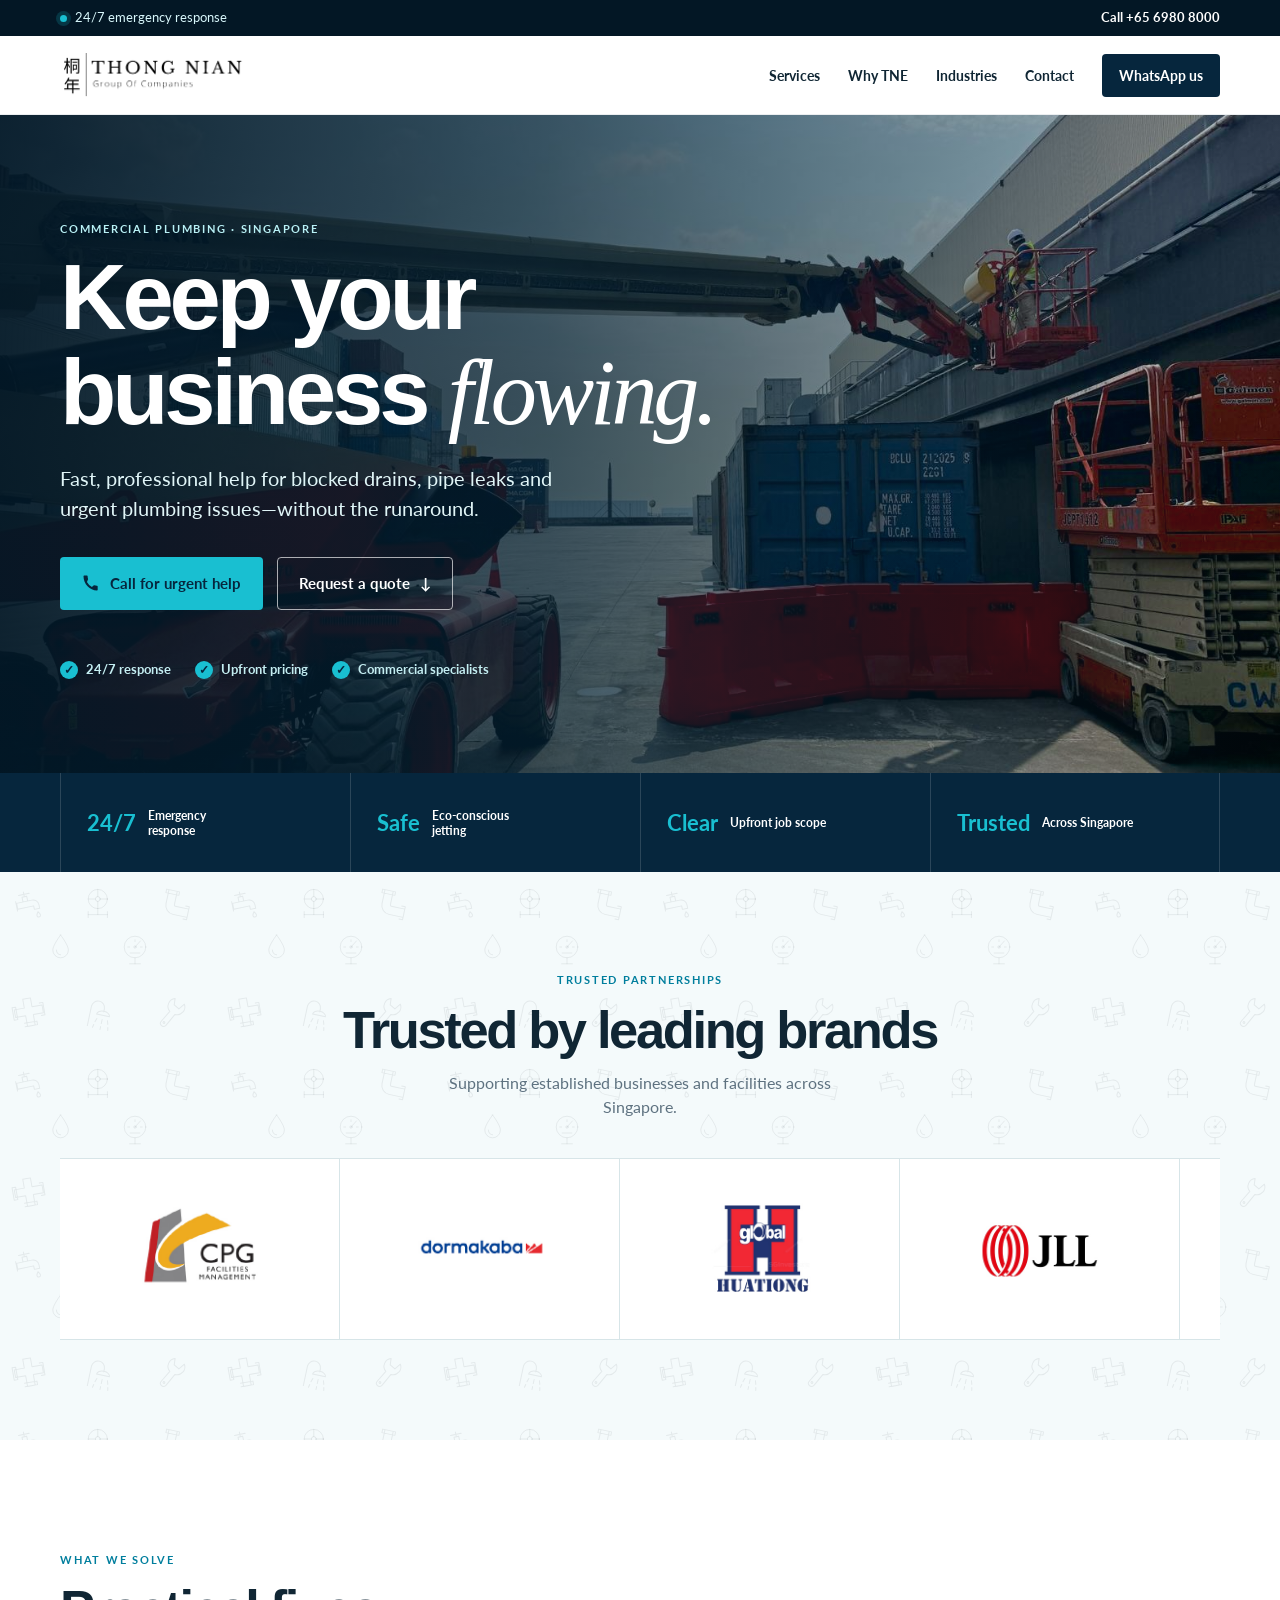
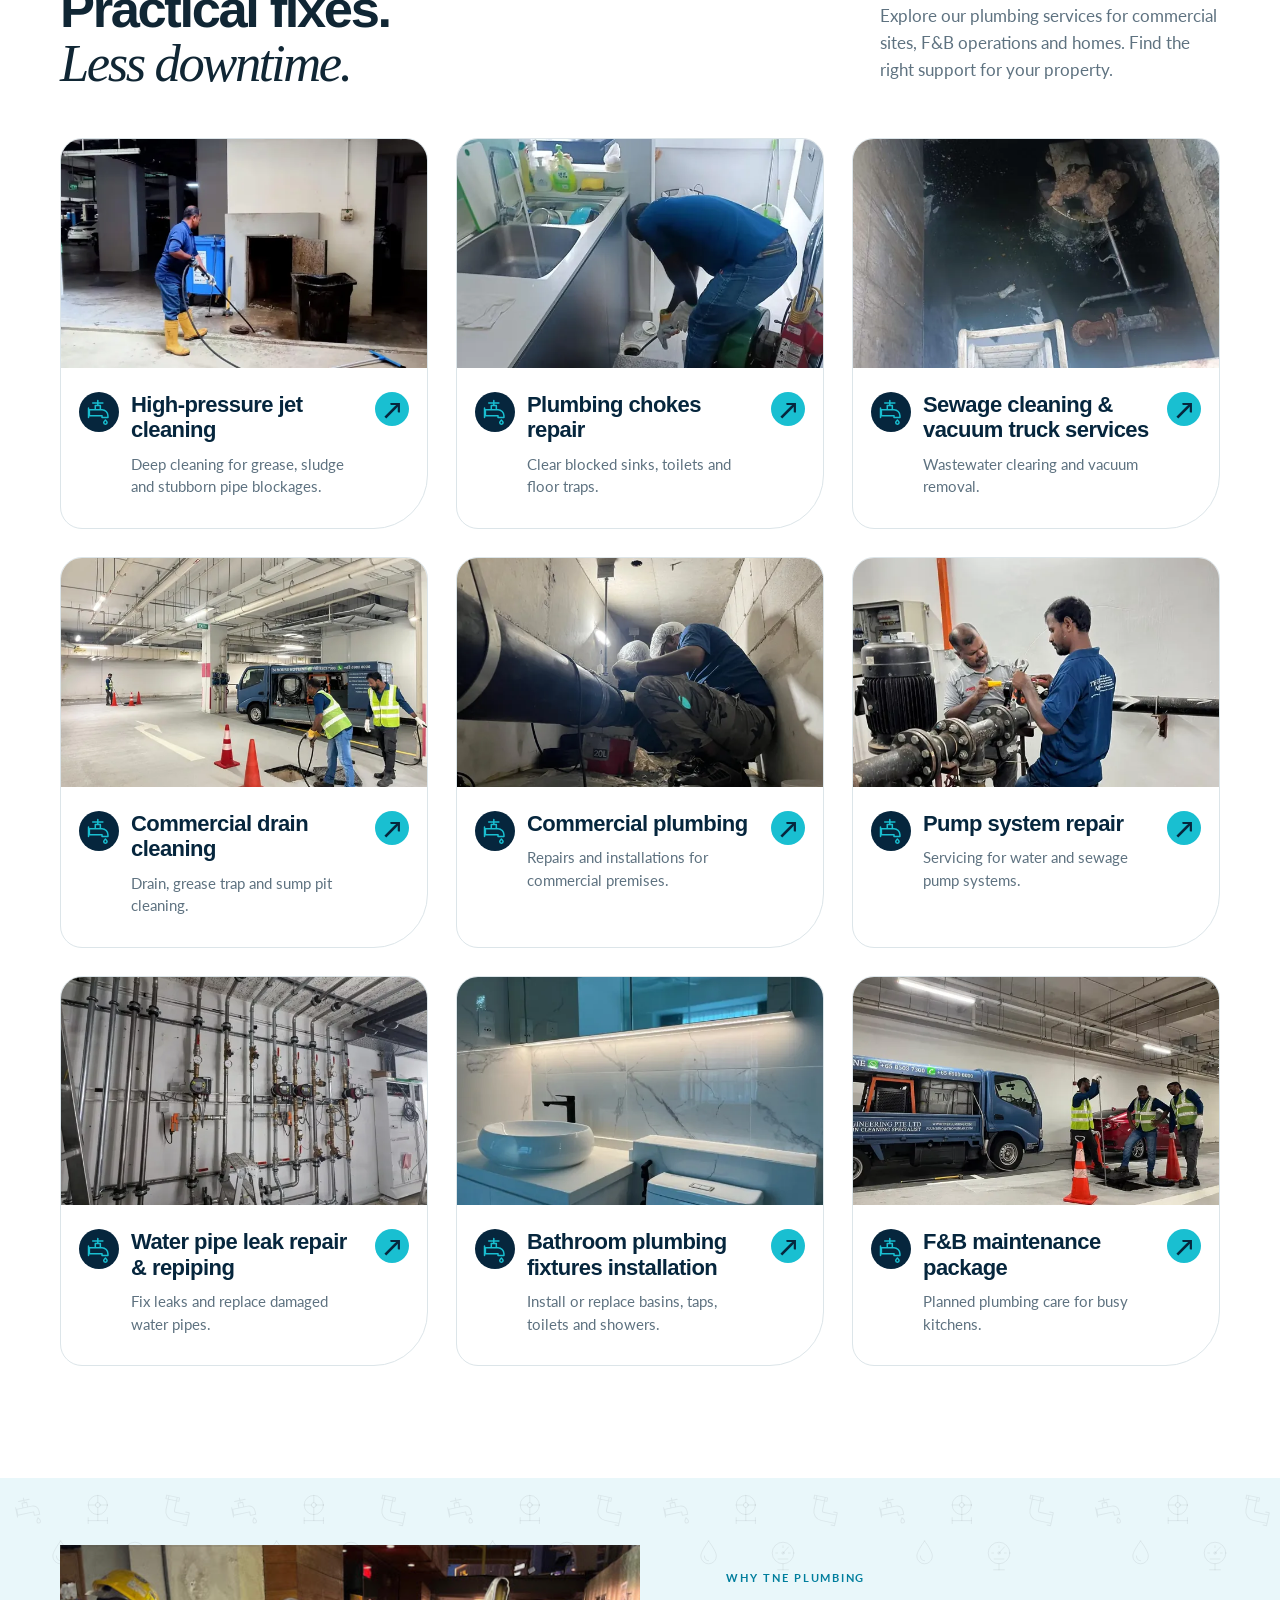
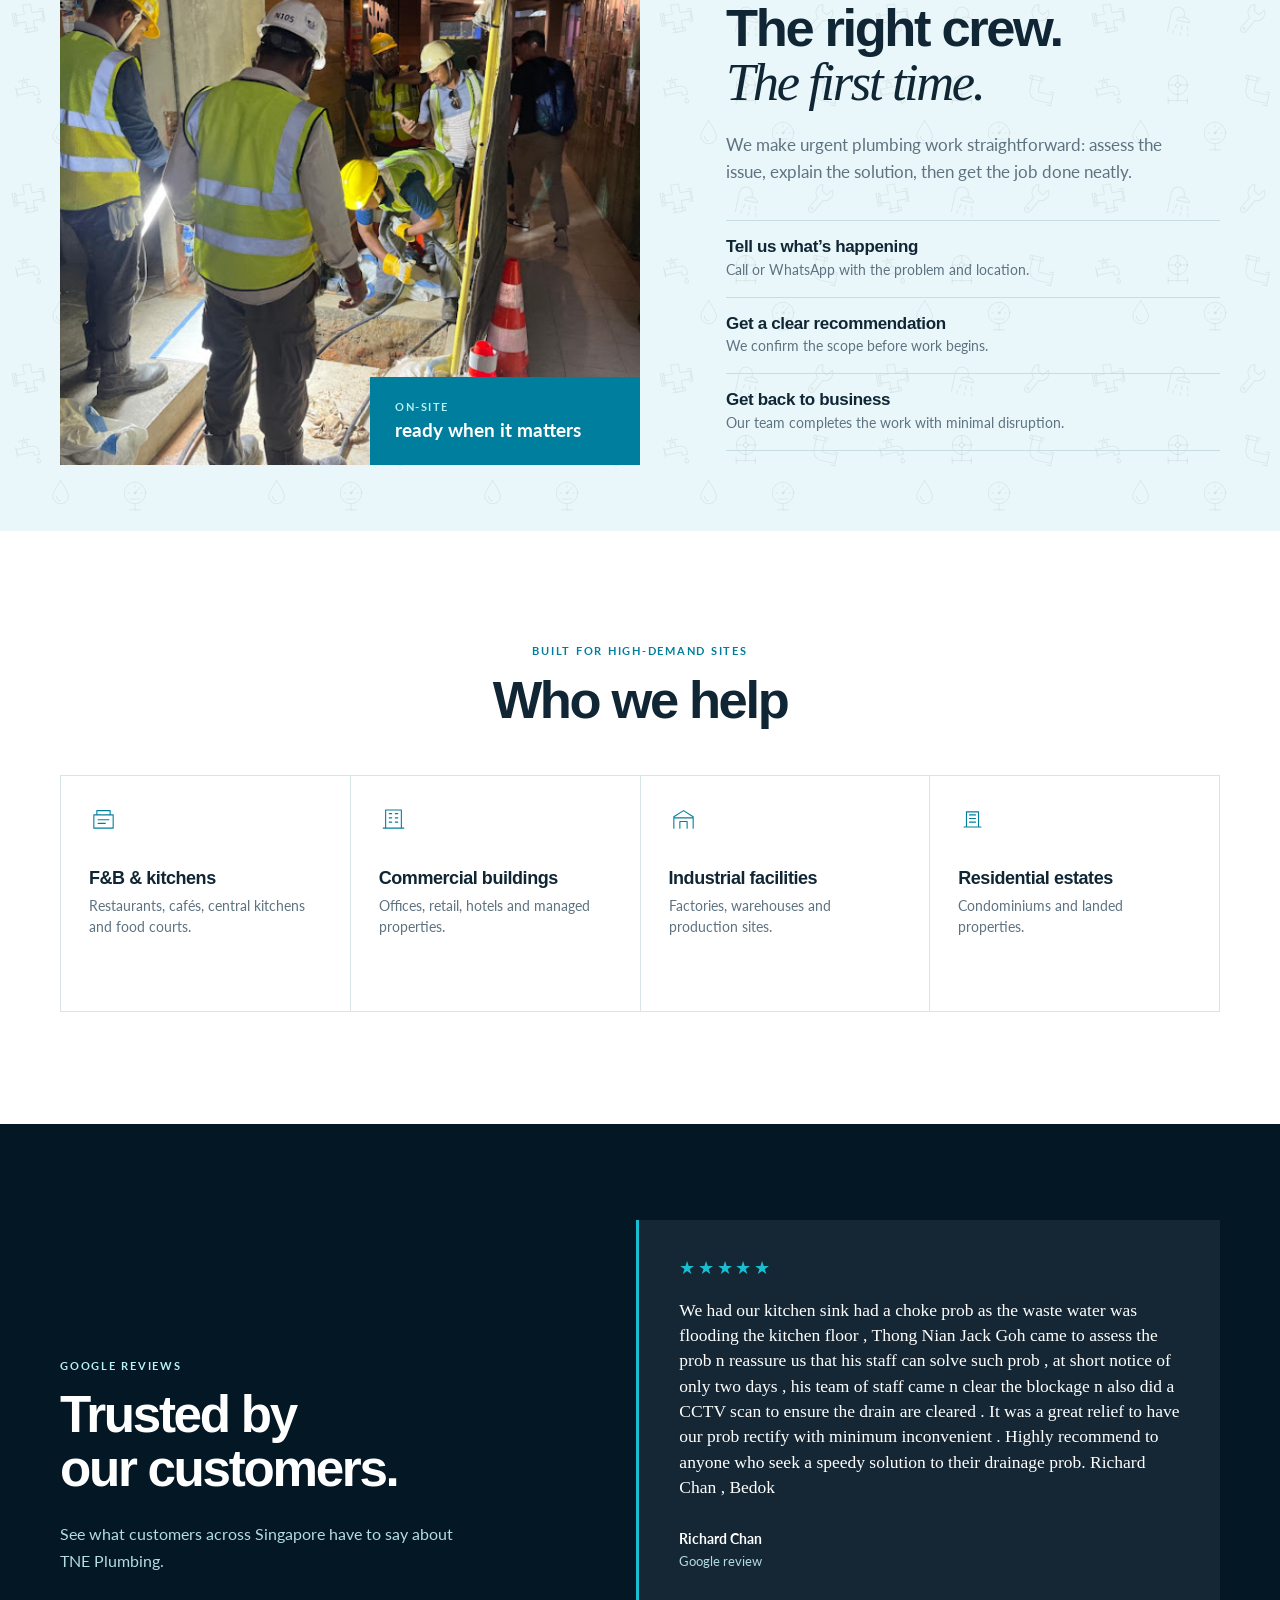
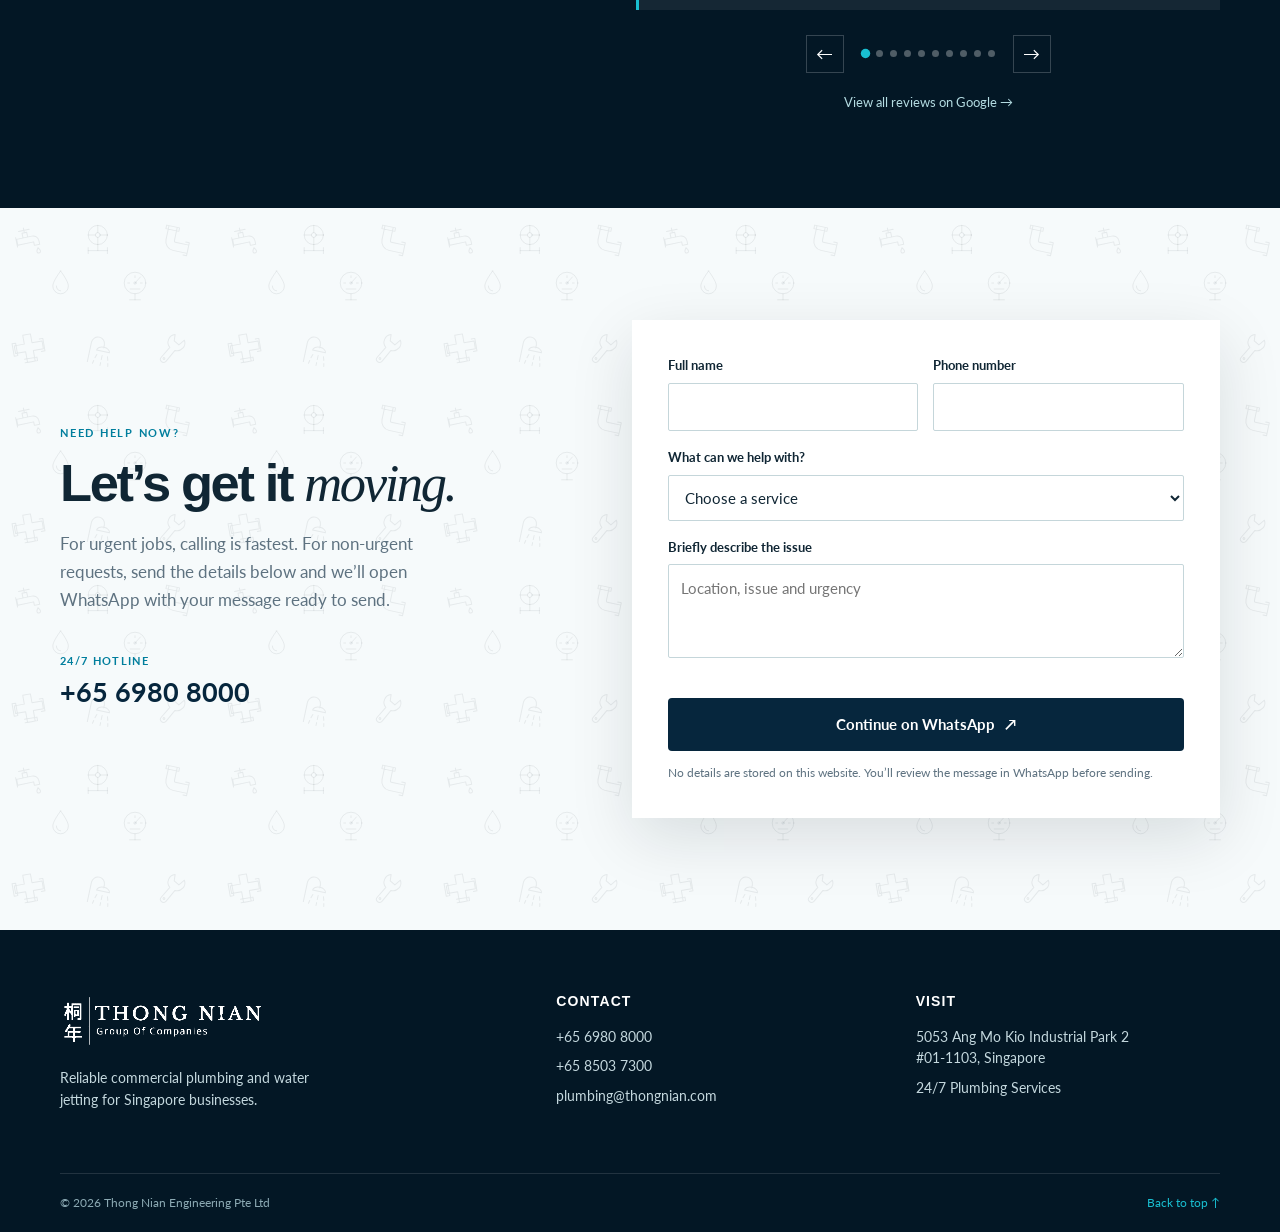
==== commit d9bd051c: "Added background pattern and removed numbers" ====
--- a/index.html
+++ b/index.html
@@ -391,9 +391,9 @@
             <h2 id="process-title">The right crew.<br /><em>The first time.</em></h2>
             <p class="lead">We make urgent plumbing work straightforward: assess the issue, explain the solution, then get the job done neatly.</p>
             <ol class="process-list">
-              <li><span>01</span><div><h3>Tell us what’s happening</h3><p>Call or WhatsApp with the problem and location.</p></div></li>
-              <li><span>02</span><div><h3>Get a clear recommendation</h3><p>We confirm the scope before work begins.</p></div></li>
-              <li><span>03</span><div><h3>Get back to business</h3><p>Our team completes the work with minimal disruption.</p></div></li>
+              <li><div><h3>Tell us what’s happening</h3><p>Call or WhatsApp with the problem and location.</p></div></li>
+              <li><div><h3>Get a clear recommendation</h3><p>We confirm the scope before work begins.</p></div></li>
+              <li><div><h3>Get back to business</h3><p>Our team completes the work with minimal disruption.</p></div></li>
             </ol>
           </div>
         </div>
--- a/styles.css
+++ b/styles.css
@@ -166,9 +166,8 @@
 .process-content h2 { margin-bottom: 22px; }
 .lead { max-width: 455px; margin-bottom: 35px; color: var(--slate); font-size: 17px; line-height: 1.6; }
 .process-list { margin: 0; padding: 0; list-style: none; }
-.process-list li { display: grid; grid-template-columns: 42px 1fr; gap: 15px; padding: 17px 0; border-top: 1px solid #c8dde2; }
+.process-list li { display: block; padding: 17px 0; border-top: 1px solid #c8dde2; }
 .process-list li:last-child { border-bottom: 1px solid #c8dde2; }
-.process-list span { color: var(--blue); font-size: 12px; font-weight: 800; letter-spacing: .08em; }
 .process-list h3 { margin: 0 0 3px; font-size: 17px; letter-spacing: -.02em; }
 .process-list p { margin: 0; color: var(--slate); font-size: 14px; }
 
@@ -648,3 +647,18 @@
  .service-card-photo img { transition: transform .6s cubic-bezier(.22, 1, .36, 1); }
  @media (hover: hover) and (pointer: fine) { .service-photo-card:hover .service-card-photo img { transform: scale(1.045); } }
 }
+
+/* Quiet grey plumbing illustrations only on light-blue section backgrounds. */
+.brands-section, .process-section, .quote-section {
+  background-image: url("assets/plumbing-pattern.svg");
+  background-repeat: repeat;
+  background-size: 216px 180px;
+}
+@media (max-width: 620px) {
+  .brands-section, .process-section, .quote-section {
+    background-size: 192px 160px;
+  }
+}
+@media print {
+  .brands-section, .process-section, .quote-section { background-image: none; }
+}
